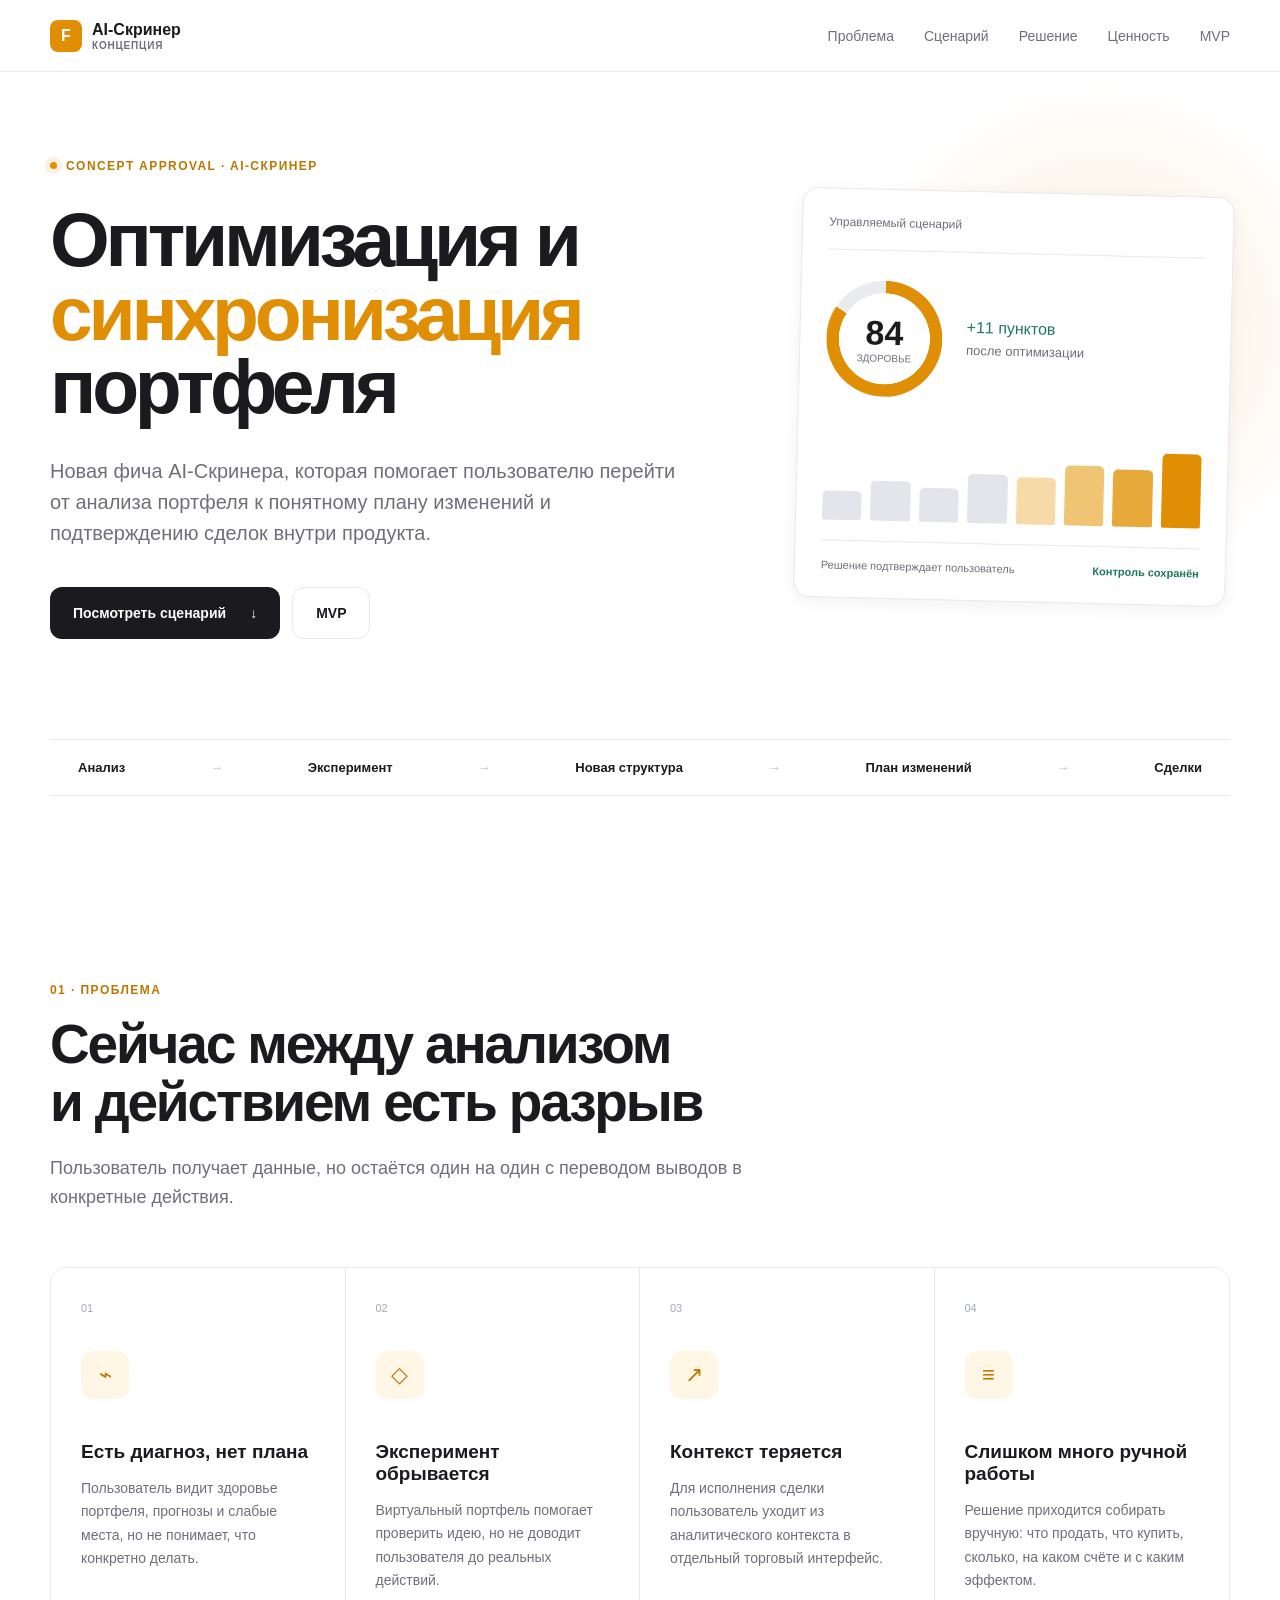
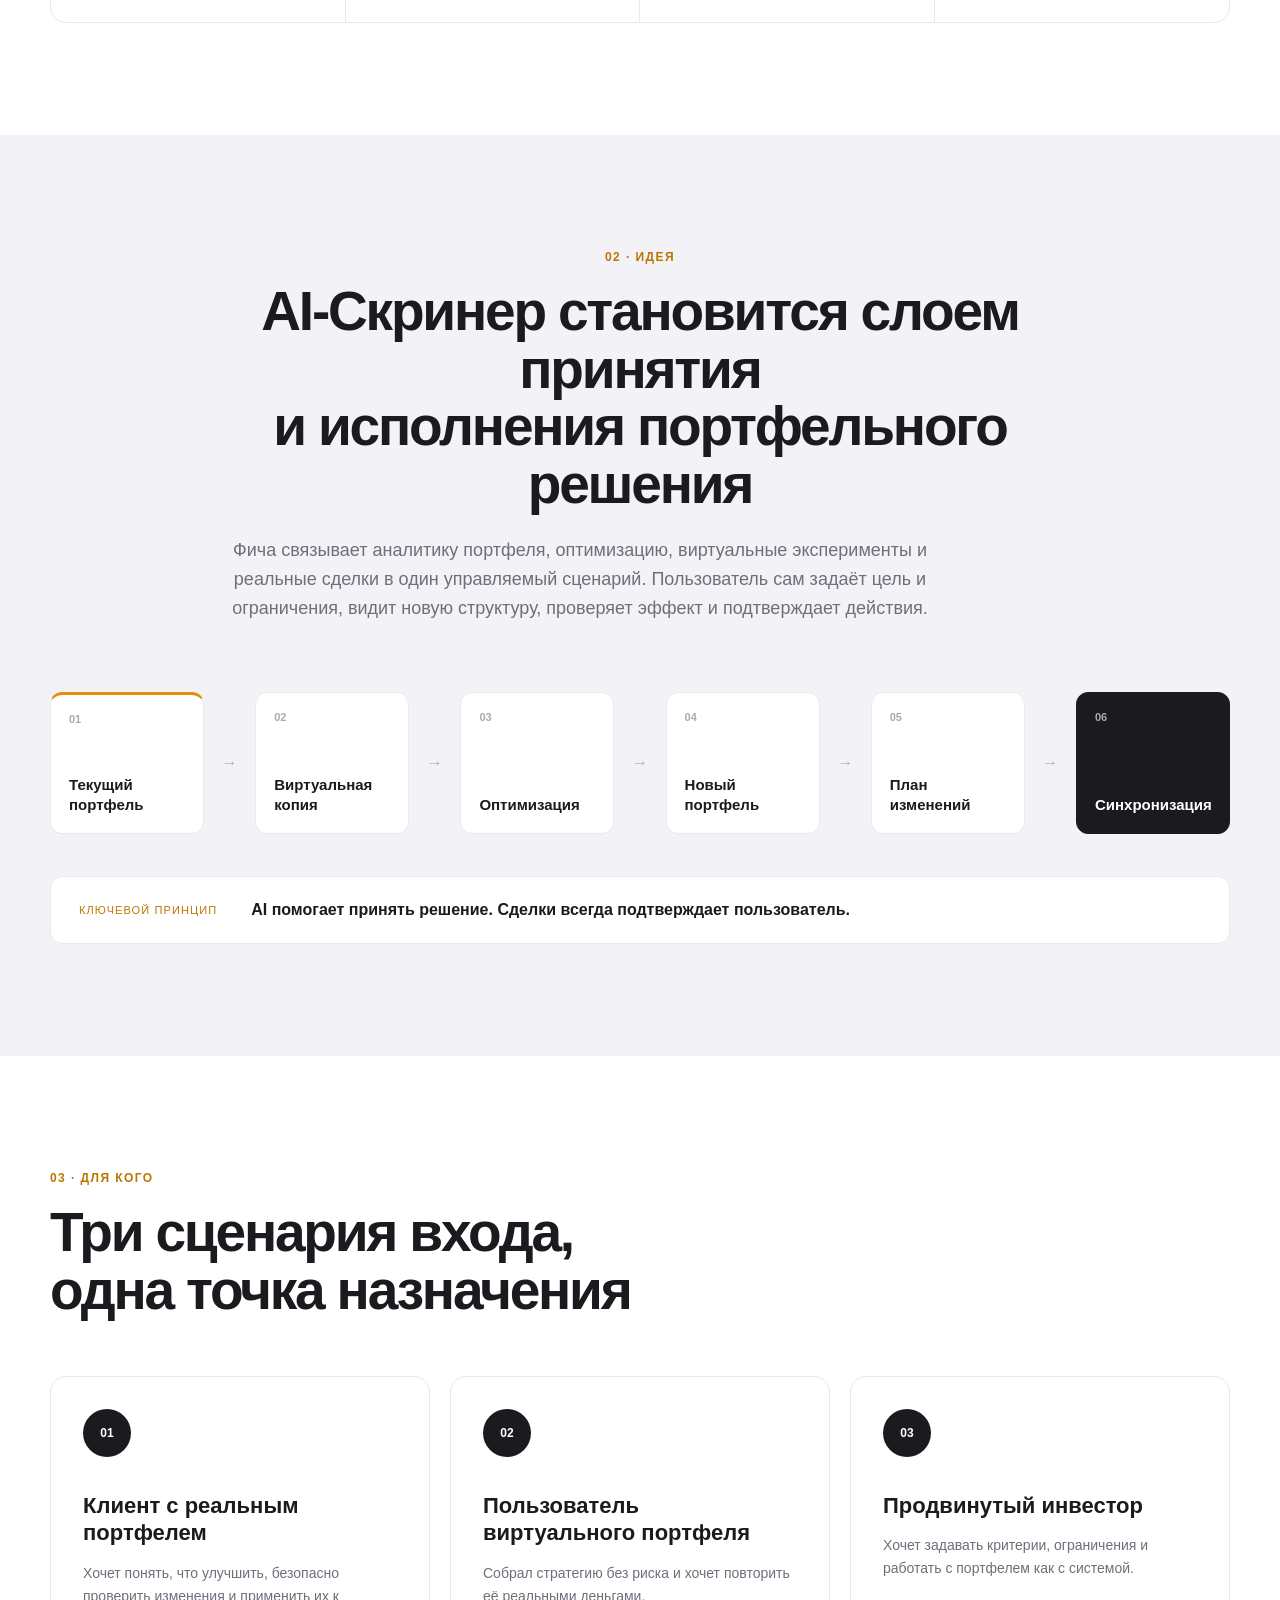
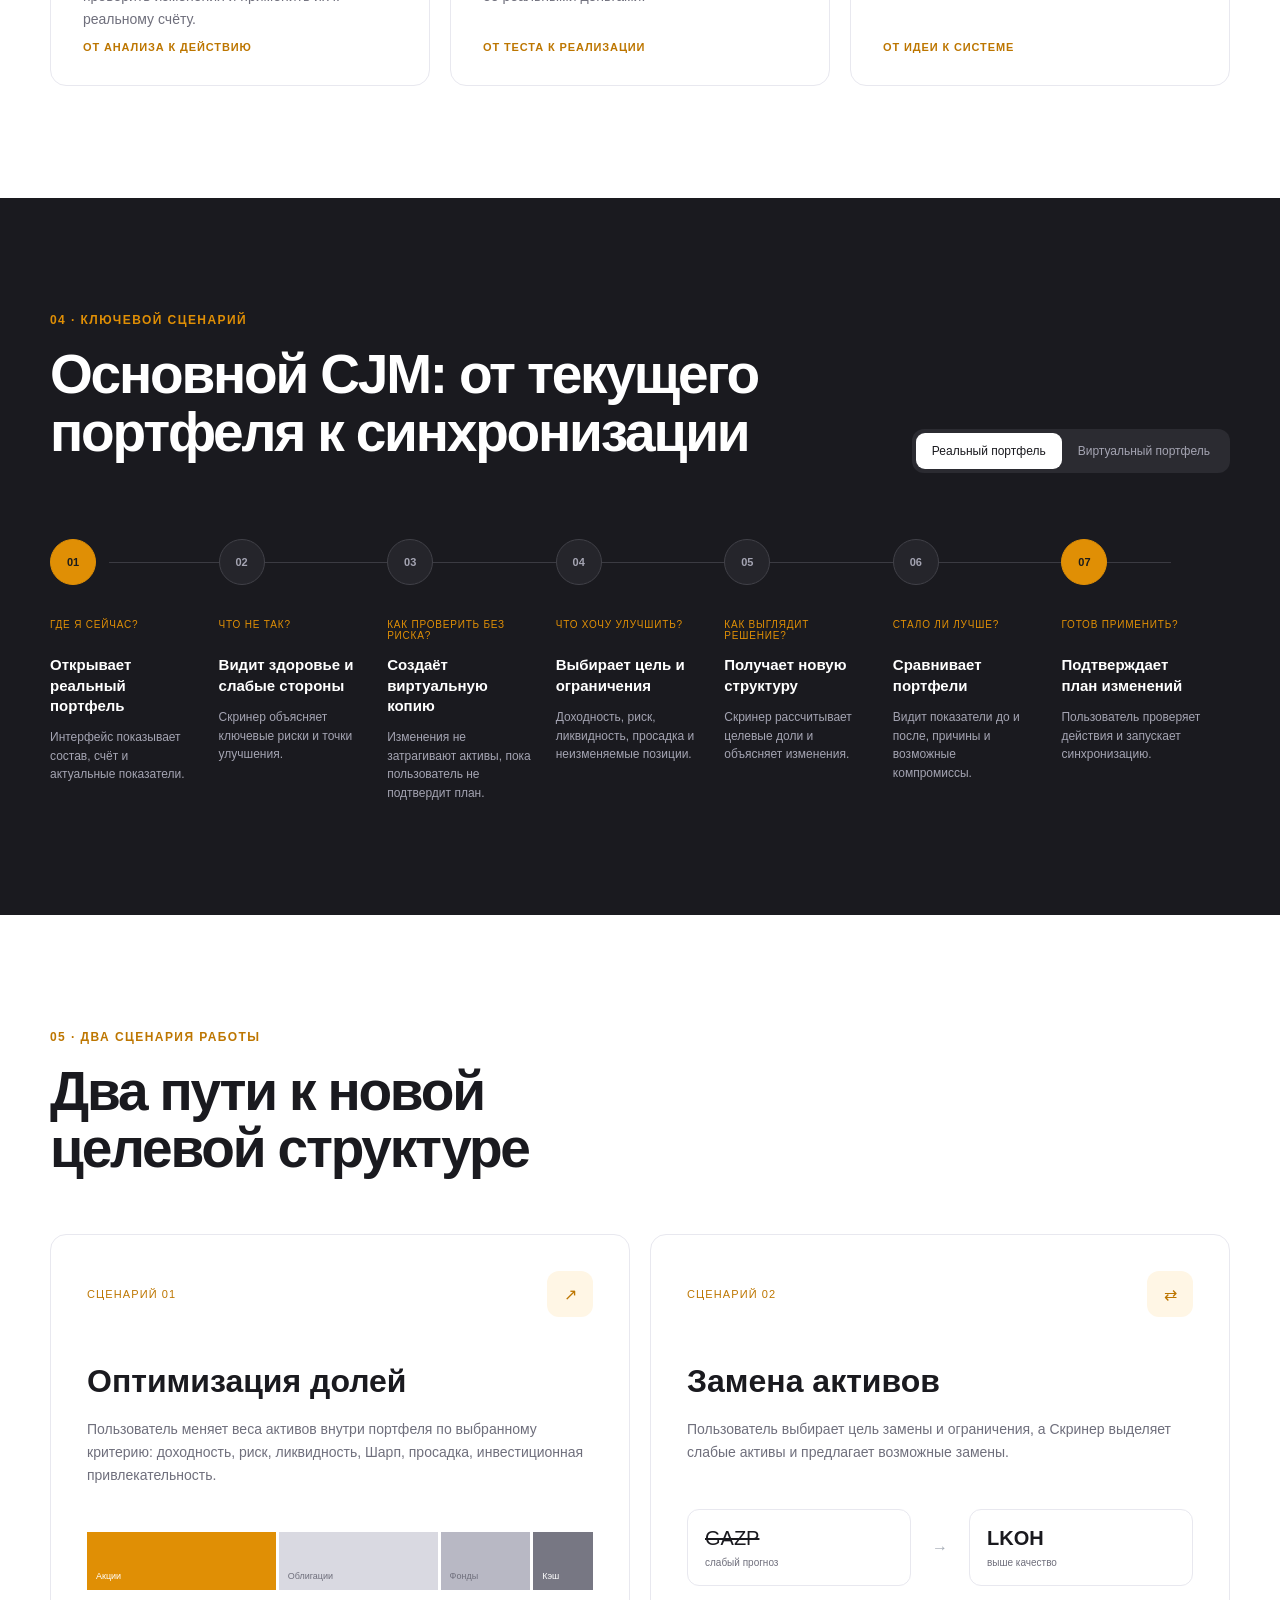
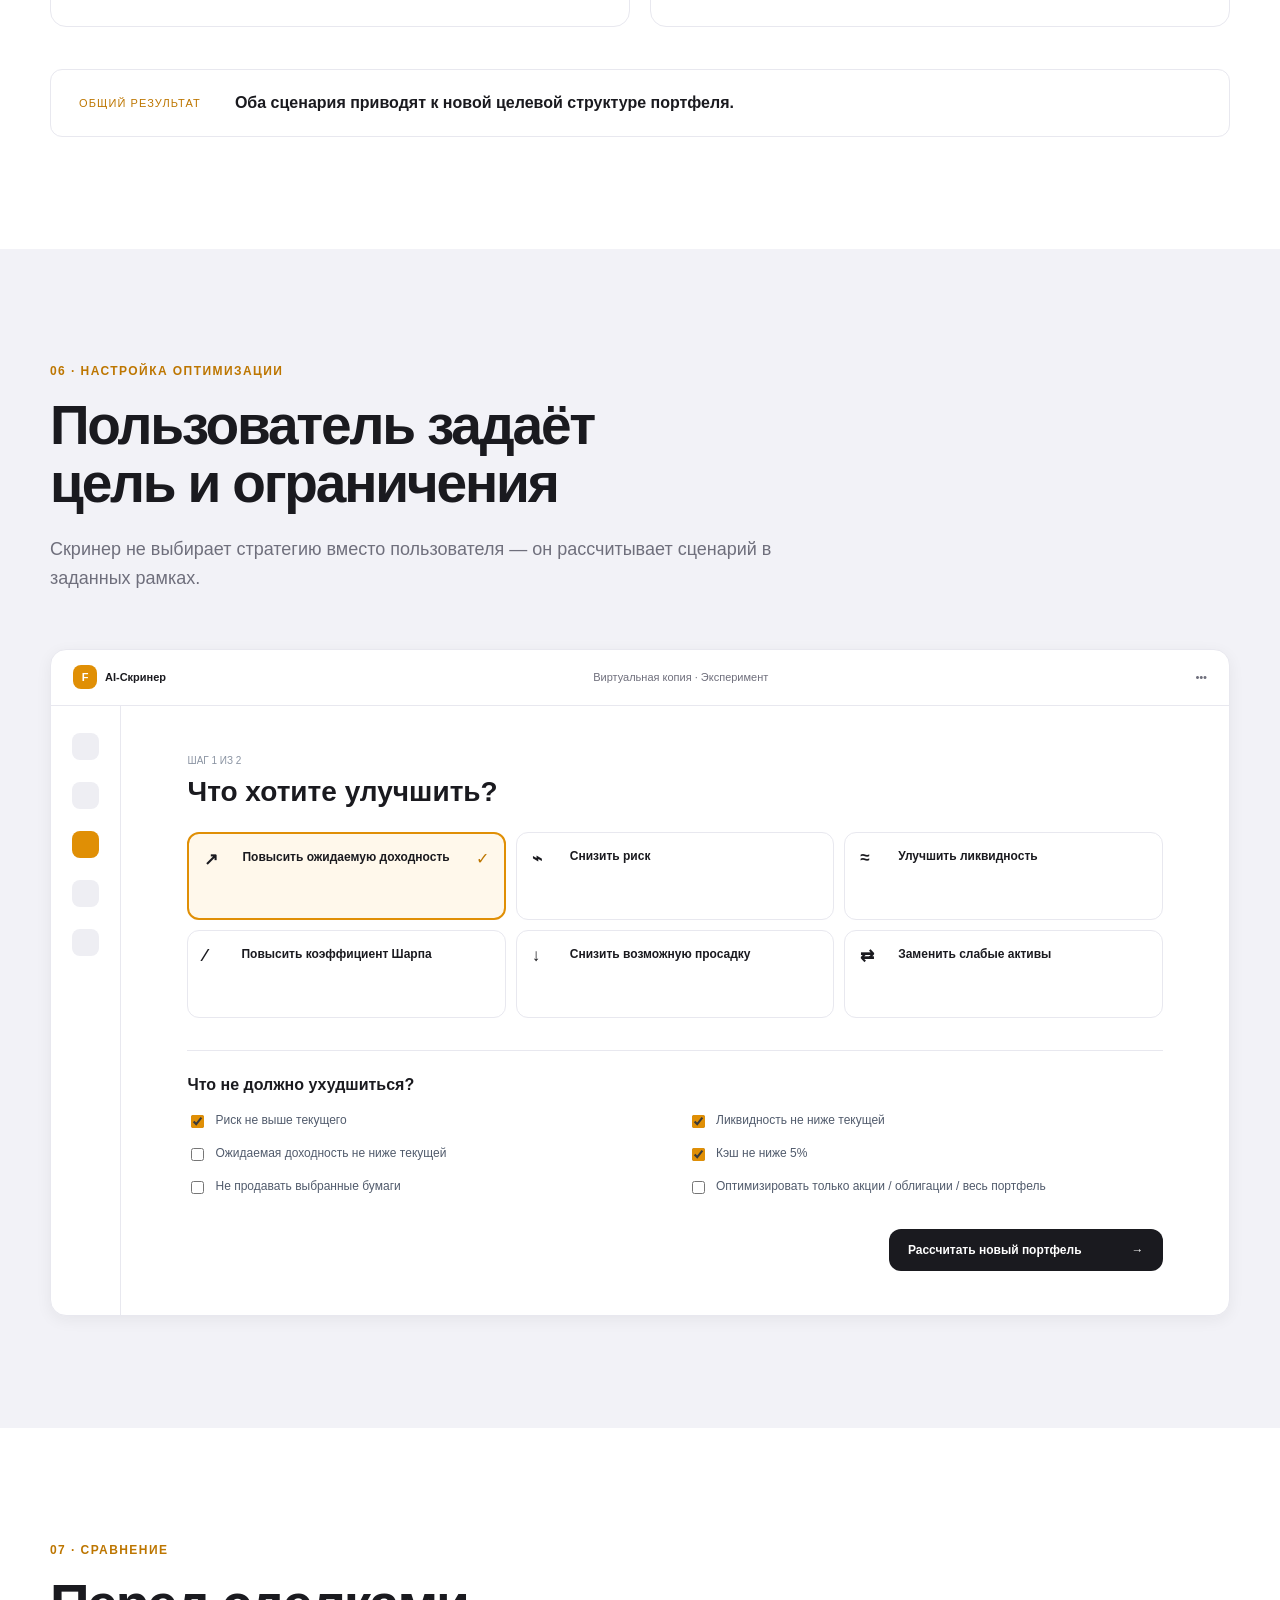
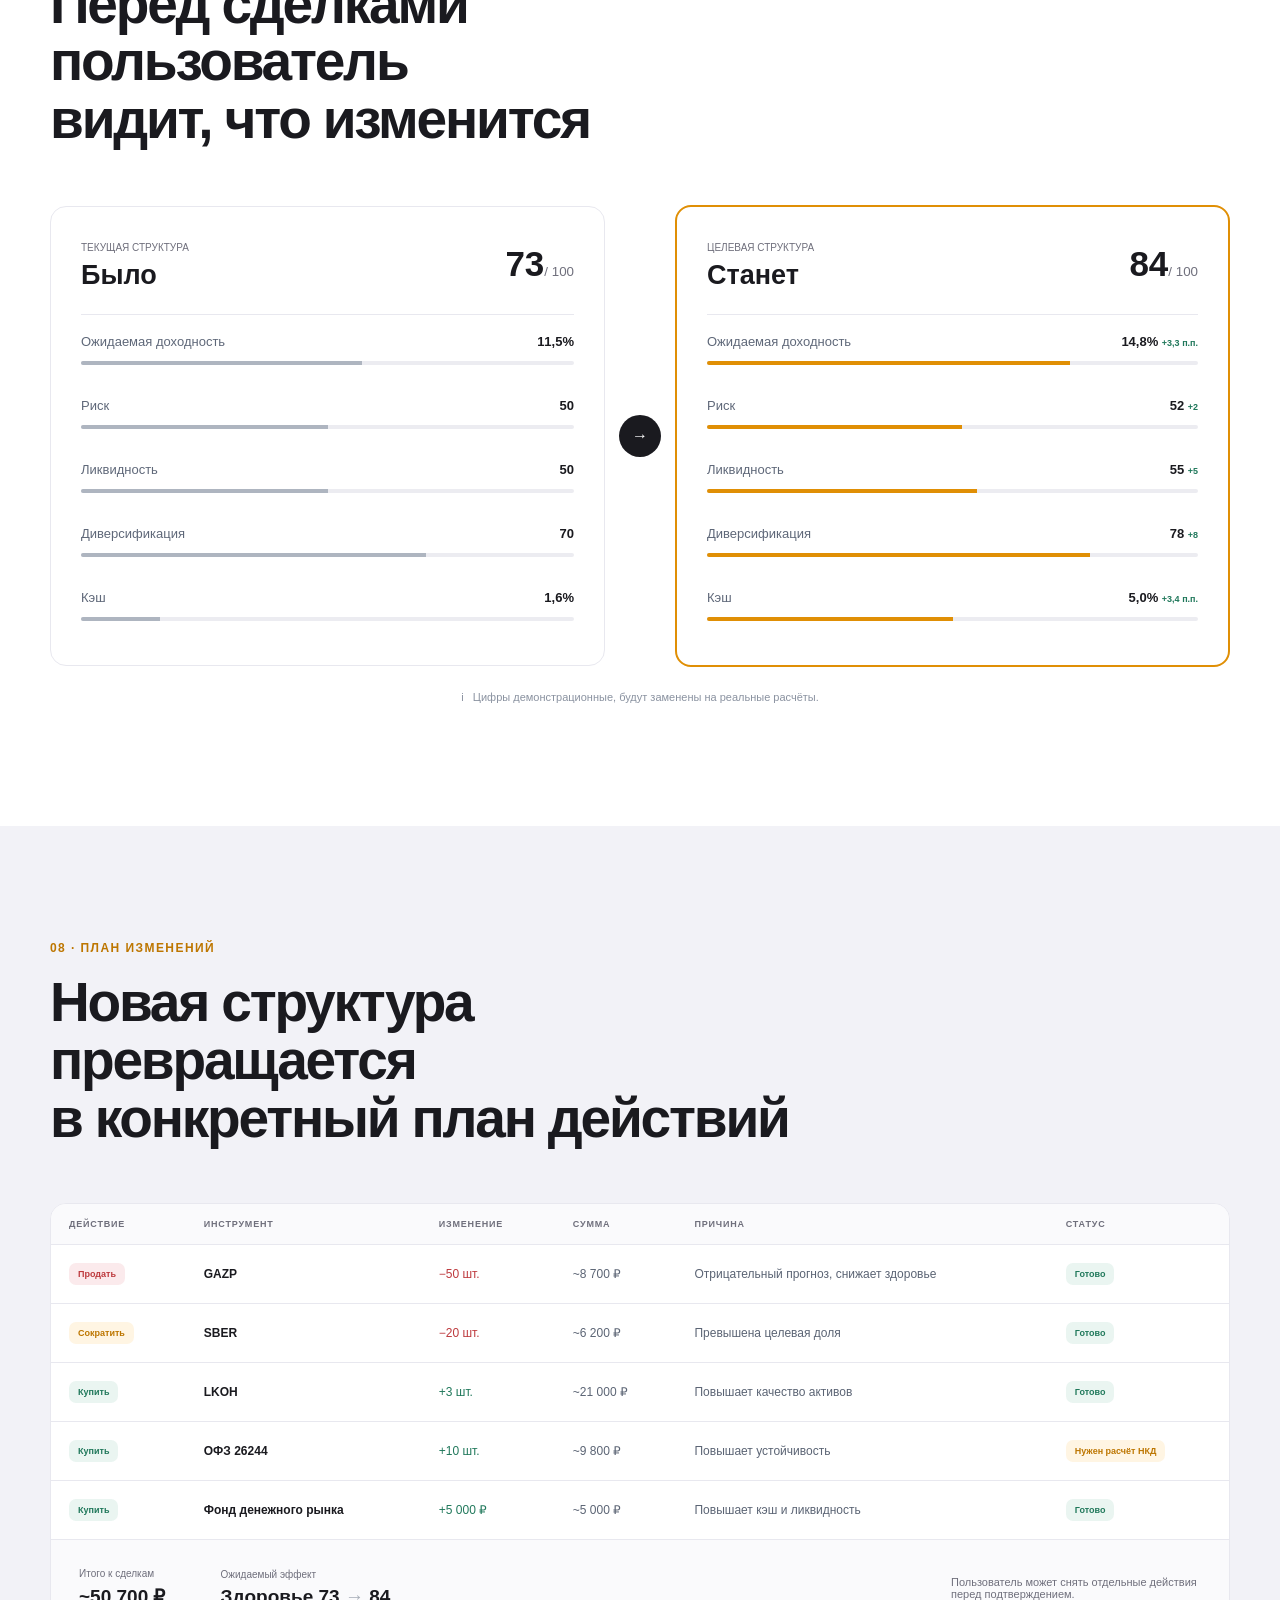
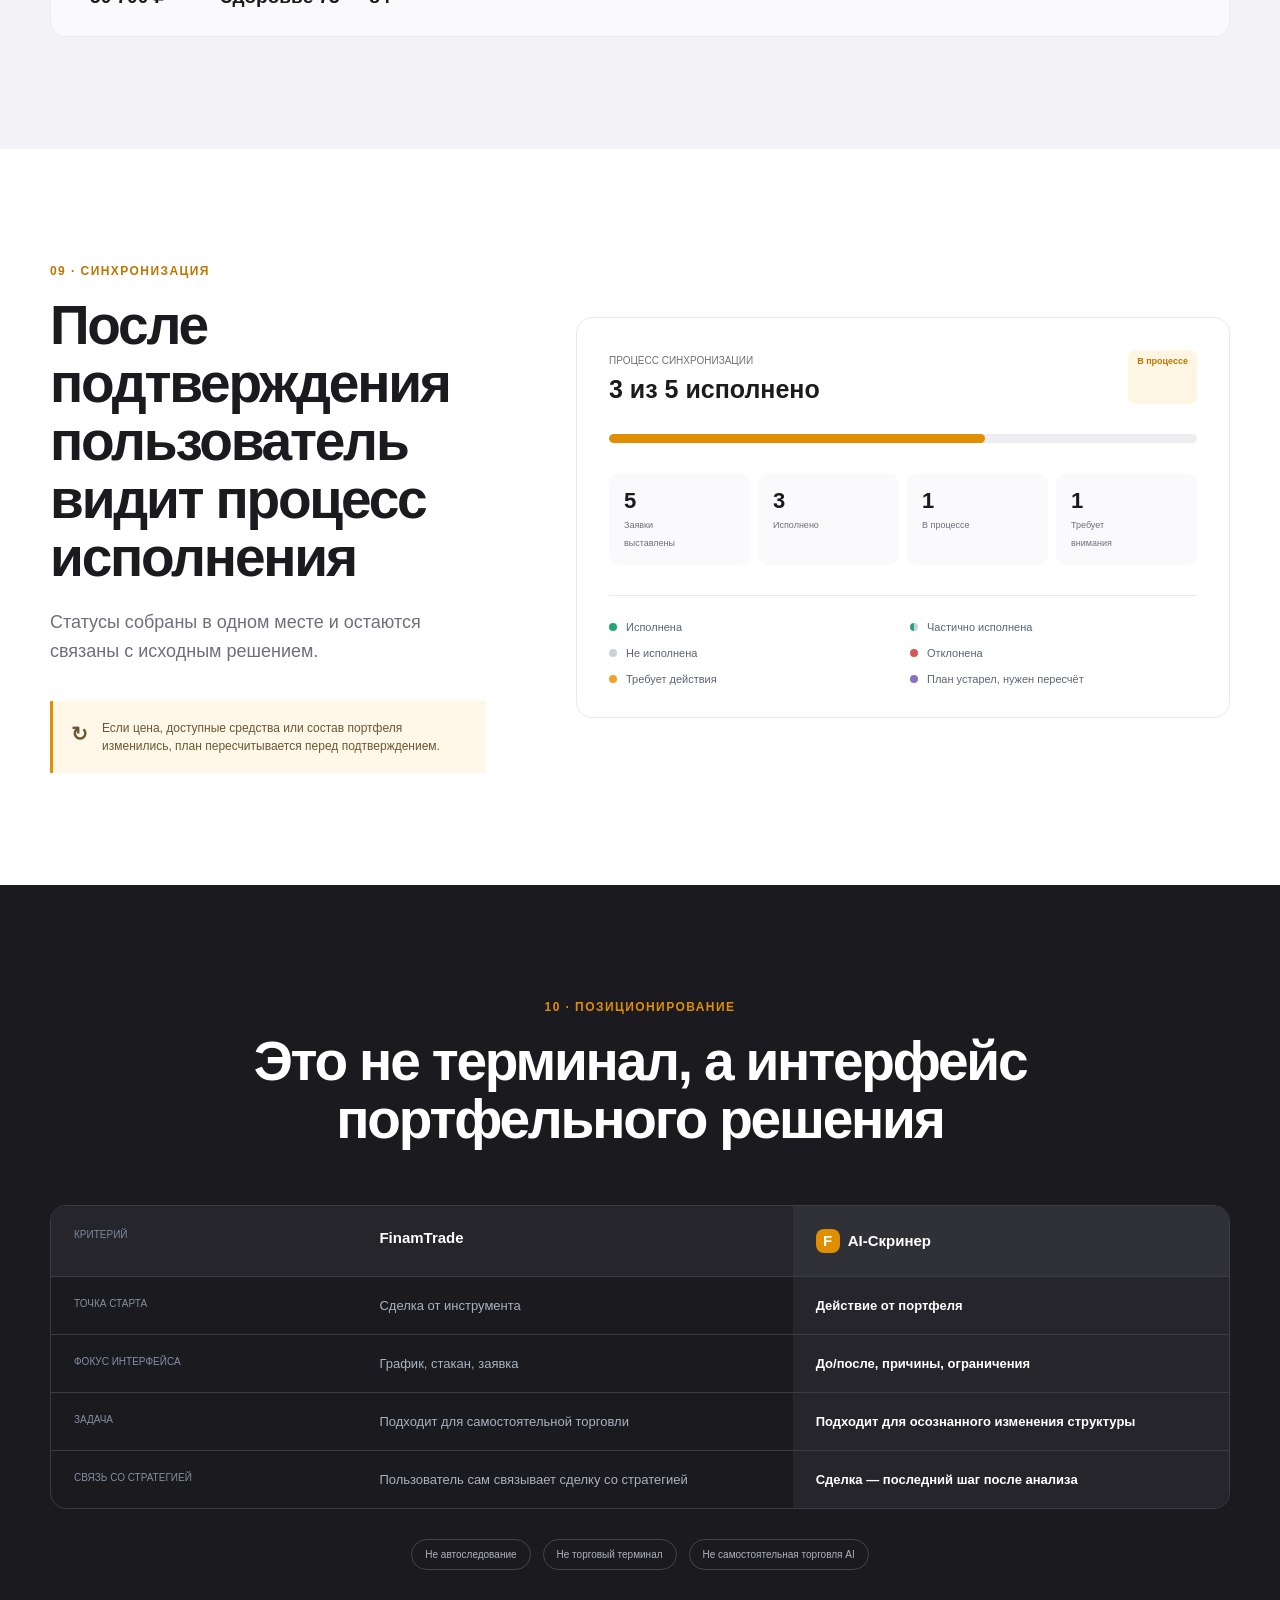
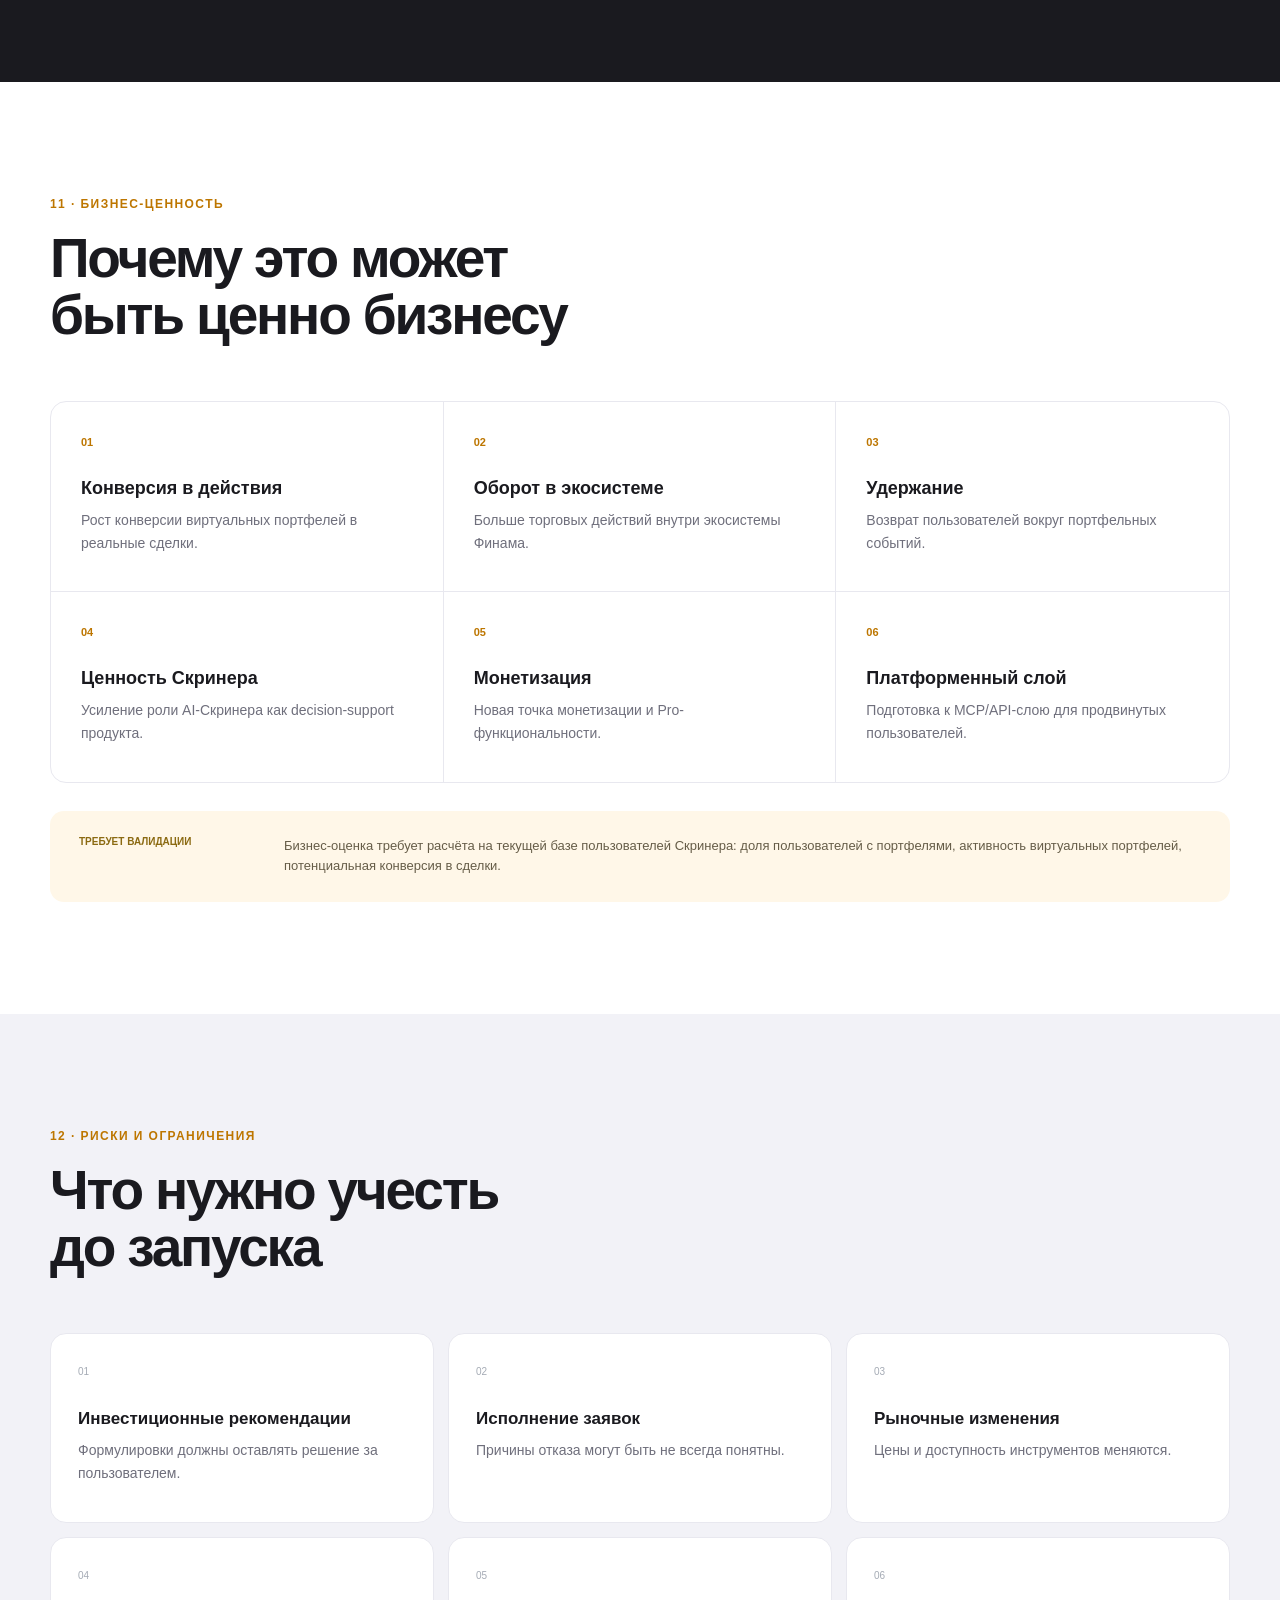
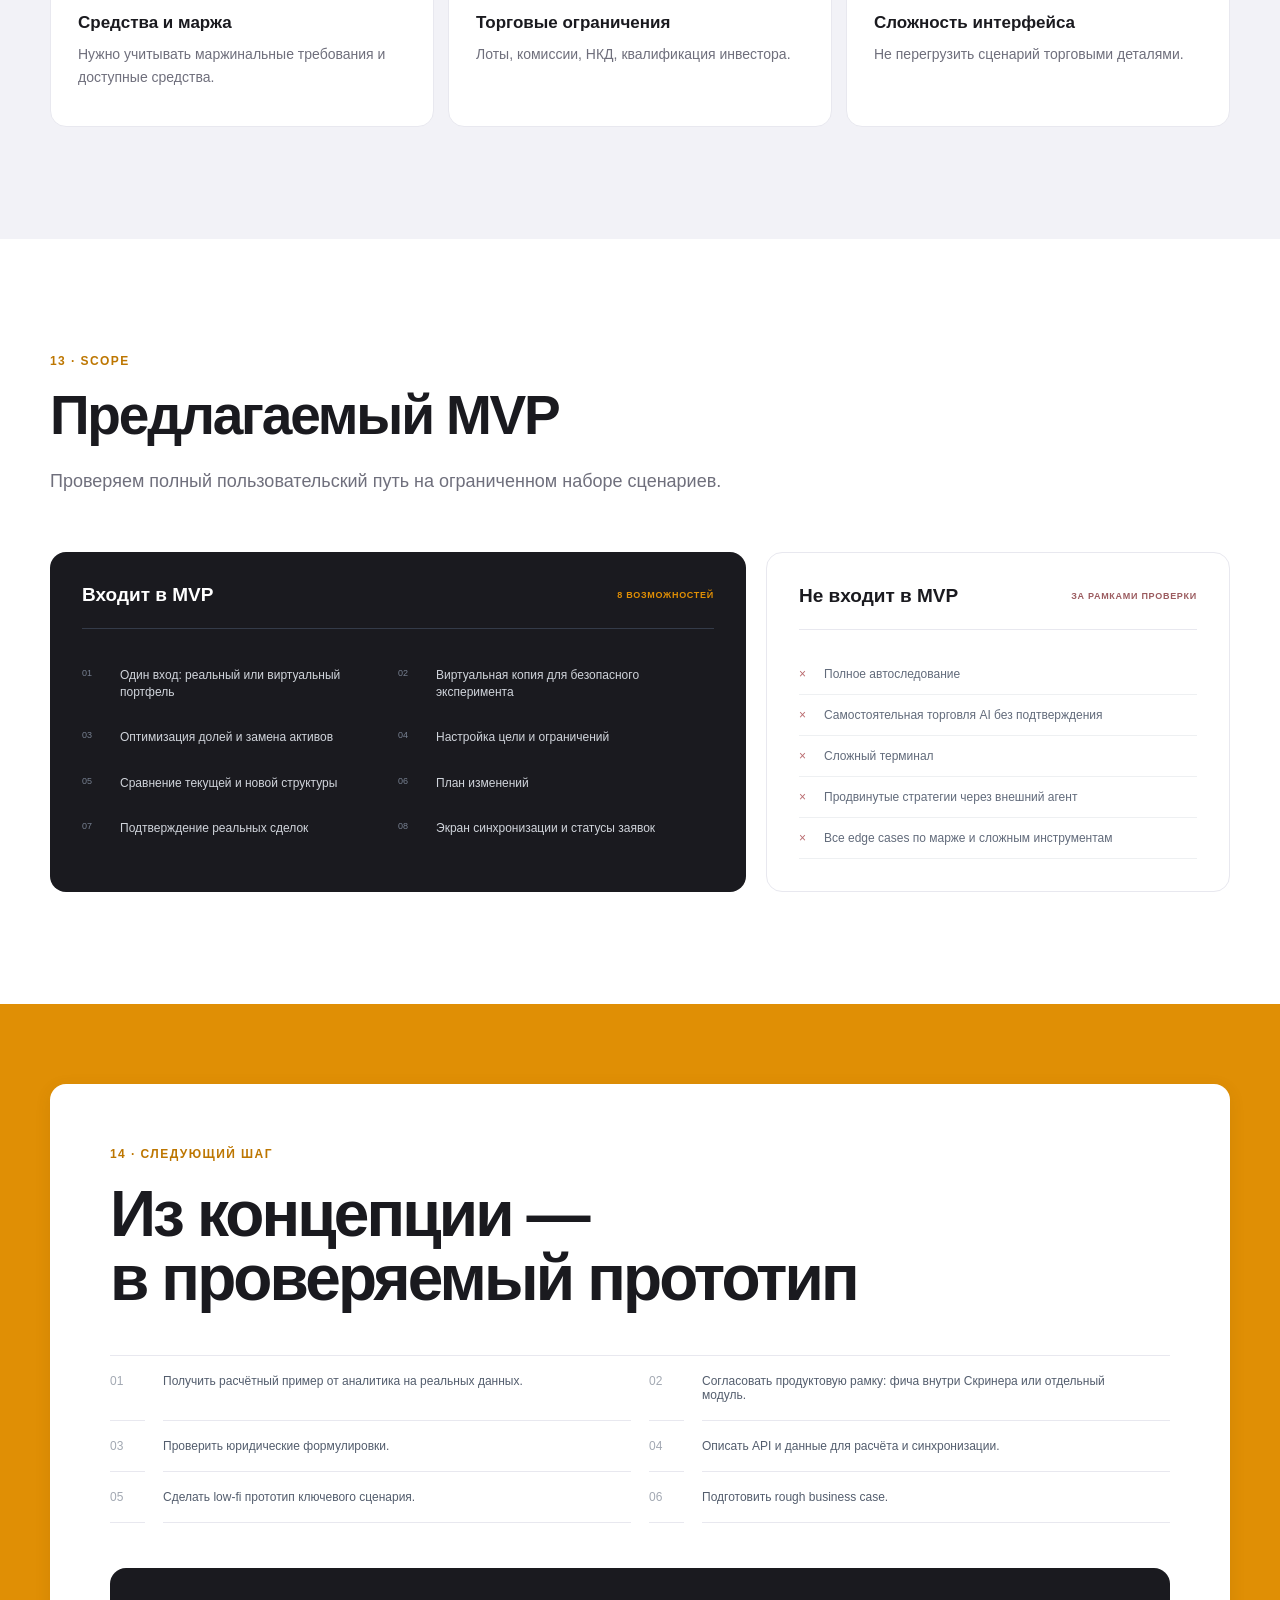
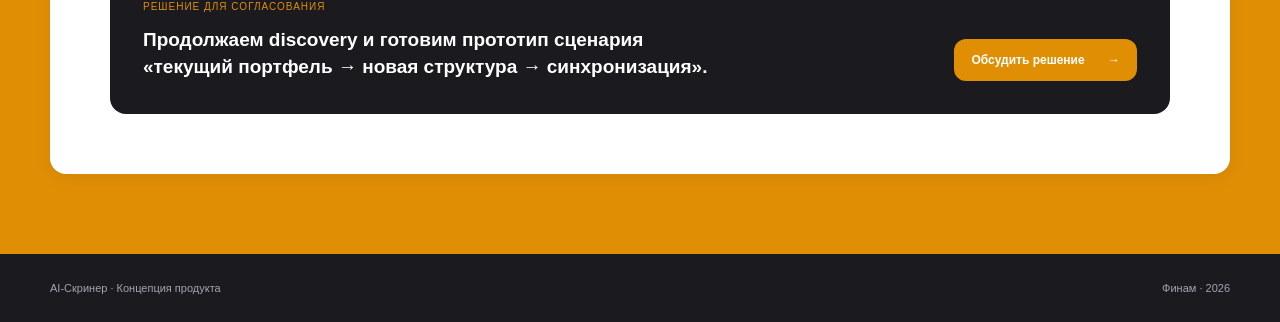
==== index.html @ 928afdc4 "Add files via upload" ====
<!doctype html>
<html lang="ru">
<head>
  <meta charset="UTF-8">
  <meta name="viewport" content="width=device-width, initial-scale=1.0">
  <meta name="description" content="Концепция новой фичи AI-Скринера: оптимизация и синхронизация портфеля.">
  <title>Оптимизация и синхронизация портфеля · AI-Скринер</title>
  <link rel="stylesheet" href="styles.css">
</head>
<body>
  <header class="topbar" data-topbar>
    <a class="brand" href="#hero" aria-label="В начало">
      <span class="brand-mark">F</span>
      <span>AI-Скринер <small>Концепция</small></span>
    </a>
    <nav class="nav" aria-label="Навигация по презентации">
      <a href="#problem">Проблема</a>
      <a href="#scenario">Сценарий</a>
      <a href="#solution">Решение</a>
      <a href="#value">Ценность</a>
      <a href="#mvp">MVP</a>
    </nav>
    <button class="nav-toggle" type="button" aria-label="Открыть меню" aria-expanded="false"><span></span><span></span></button>
  </header>

  <main>
    <section class="hero section" id="hero">
      <div class="hero-glow" aria-hidden="true"></div>
      <div class="container hero-grid">
        <div>
          <span class="eyebrow"><i></i> Concept approval · AI-Скринер</span>
          <h1>Оптимизация и<br><span>синхронизация</span> портфеля</h1>
          <p class="hero-copy">Новая фича AI-Скринера, которая помогает пользователю перейти от анализа портфеля к понятному плану изменений и подтверждению сделок внутри продукта.</p>
          <div class="hero-actions">
            <a class="button button-primary" href="#scenario">Посмотреть сценарий <span>↓</span></a>
            <a class="button button-secondary" href="#mvp">MVP</a>
          </div>
        </div>
        <div class="hero-visual card" aria-label="Схема перехода от анализа к сделкам">
          <div class="visual-label">Управляемый сценарий</div>
          <div class="portfolio-score">
            <div class="score-ring"><strong>84</strong><small>здоровье</small></div>
            <div><span class="positive">+11 пунктов</span><p>после оптимизации</p></div>
          </div>
          <div class="mini-chart" aria-hidden="true"><i></i><i></i><i></i><i></i><i></i><i></i><i></i><i></i></div>
          <div class="visual-foot"><span>Решение подтверждает пользователь</span><b>Контроль сохранён</b></div>
        </div>
      </div>
      <div class="container">
        <div class="formula"><span>Анализ</span><i>→</i><span>Эксперимент</span><i>→</i><span>Новая структура</span><i>→</i><span>План изменений</span><i>→</i><span>Сделки</span></div>
      </div>
    </section>

    <section class="section" id="problem">
      <div class="container">
        <header class="section-head"><span class="section-number">01 · Проблема</span><h2>Сейчас между анализом<br>и действием есть разрыв</h2><p>Пользователь получает данные, но остаётся один на один с переводом выводов в конкретные действия.</p></header>
        <div class="problem-grid">
          <article class="problem-card"><span>01</span><div class="icon icon-pulse">⌁</div><h3>Есть диагноз, нет плана</h3><p>Пользователь видит здоровье портфеля, прогнозы и слабые места, но не понимает, что конкретно делать.</p></article>
          <article class="problem-card"><span>02</span><div class="icon">◇</div><h3>Эксперимент обрывается</h3><p>Виртуальный портфель помогает проверить идею, но не доводит пользователя до реальных действий.</p></article>
          <article class="problem-card"><span>03</span><div class="icon">↗</div><h3>Контекст теряется</h3><p>Для исполнения сделки пользователь уходит из аналитического контекста в отдельный торговый интерфейс.</p></article>
          <article class="problem-card"><span>04</span><div class="icon">≡</div><h3>Слишком много ручной работы</h3><p>Решение приходится собирать вручную: что продать, что купить, сколько, на каком счёте и с каким эффектом.</p></article>
        </div>
      </div>
    </section>

    <section class="section section-tint" id="idea">
      <div class="container">
        <header class="section-head centered"><span class="section-number">02 · Идея</span><h2>AI-Скринер становится слоем принятия<br>и исполнения портфельного решения</h2><p>Фича связывает аналитику портфеля, оптимизацию, виртуальные эксперименты и реальные сделки в один управляемый сценарий. Пользователь сам задаёт цель и ограничения, видит новую структуру, проверяет эффект и подтверждает действия.</p></header>
        <div class="flow" aria-label="Сценарий новой фичи">
          <div class="flow-step active"><b>01</b><span>Текущий<br>портфель</span></div><i>→</i>
          <div class="flow-step"><b>02</b><span>Виртуальная<br>копия</span></div><i>→</i>
          <div class="flow-step"><b>03</b><span>Оптимизация</span></div><i>→</i>
          <div class="flow-step"><b>04</b><span>Новый<br>портфель</span></div><i>→</i>
          <div class="flow-step"><b>05</b><span>План<br>изменений</span></div><i>→</i>
          <div class="flow-step final"><b>06</b><span>Синхронизация</span></div>
        </div>
        <div class="principle"><span>Ключевой принцип</span><strong>AI помогает принять решение. Сделки всегда подтверждает пользователь.</strong></div>
      </div>
    </section>

    <section class="section" id="audience">
      <div class="container">
        <header class="section-head"><span class="section-number">03 · Для кого</span><h2>Три сценария входа,<br>одна точка назначения</h2></header>
        <div class="three-grid">
          <article class="audience-card"><div class="avatar">01</div><h3>Клиент с реальным портфелем</h3><p>Хочет понять, что улучшить, безопасно проверить изменения и применить их к реальному счёту.</p><span class="tag">От анализа к действию</span></article>
          <article class="audience-card"><div class="avatar">02</div><h3>Пользователь виртуального портфеля</h3><p>Собрал стратегию без риска и хочет повторить её реальными деньгами.</p><span class="tag">От теста к реализации</span></article>
          <article class="audience-card"><div class="avatar">03</div><h3>Продвинутый инвестор</h3><p>Хочет задавать критерии, ограничения и работать с портфелем как с системой.</p><span class="tag">От идеи к системе</span></article>
        </div>
      </div>
    </section>

    <section class="section dark-section" id="scenario">
      <div class="container">
        <header class="section-head section-head-row"><div><span class="section-number">04 · Ключевой сценарий</span><h2>Основной CJM: от текущего<br>портфеля к синхронизации</h2></div><div class="segmented" role="group" aria-label="Тип портфеля"><button class="active" data-mode="real">Реальный портфель</button><button data-mode="virtual">Виртуальный портфель</button></div></header>
        <div class="timeline" data-timeline>
          <article><b>01</b><div><span class="question">Где я сейчас?</span><h3 data-real="Открывает реальный портфель" data-virtual="Открывает виртуальный портфель">Открывает реальный портфель</h3><p data-real="Интерфейс показывает состав, счёт и актуальные показатели." data-virtual="Интерфейс показывает собранную стратегию и её показатели.">Интерфейс показывает состав, счёт и актуальные показатели.</p></div></article>
          <article><b>02</b><div><span class="question">Что не так?</span><h3>Видит здоровье и слабые стороны</h3><p>Скринер объясняет ключевые риски и точки улучшения.</p></div></article>
          <article><b>03</b><div><span class="question" data-real="Как проверить без риска?" data-virtual="Как подготовить к реализации?">Как проверить без риска?</span><h3 data-real="Создаёт виртуальную копию" data-virtual="Создаёт рабочую копию">Создаёт виртуальную копию</h3><p>Изменения не затрагивают активы, пока пользователь не подтвердит план.</p></div></article>
          <article><b>04</b><div><span class="question">Что хочу улучшить?</span><h3>Выбирает цель и ограничения</h3><p>Доходность, риск, ликвидность, просадка и неизменяемые позиции.</p></div></article>
          <article><b>05</b><div><span class="question">Как выглядит решение?</span><h3>Получает новую структуру</h3><p>Скринер рассчитывает целевые доли и объясняет изменения.</p></div></article>
          <article><b>06</b><div><span class="question">Стало ли лучше?</span><h3>Сравнивает портфели</h3><p>Видит показатели до и после, причины и возможные компромиссы.</p></div></article>
          <article><b>07</b><div><span class="question">Готов применить?</span><h3>Подтверждает план изменений</h3><p>Пользователь проверяет действия и запускает синхронизацию.</p></div></article>
        </div>
      </div>
    </section>

    <section class="section" id="solution">
      <div class="container">
        <header class="section-head"><span class="section-number">05 · Два сценария работы</span><h2>Два пути к новой<br>целевой структуре</h2></header>
        <div class="scenario-grid">
          <article class="scenario-card"><div class="scenario-top"><span>Сценарий 01</span><i>↗</i></div><h3>Оптимизация долей</h3><p>Пользователь меняет веса активов внутри портфеля по выбранному критерию: доходность, риск, ликвидность, Шарп, просадка, инвестиционная привлекательность.</p><div class="allocation"><span style="--w:38%">Акции</span><span style="--w:32%">Облигации</span><span style="--w:18%">Фонды</span><span style="--w:12%">Кэш</span></div></article>
          <article class="scenario-card"><div class="scenario-top"><span>Сценарий 02</span><i>⇄</i></div><h3>Замена активов</h3><p>Пользователь выбирает цель замены и ограничения, а Скринер выделяет слабые активы и предлагает возможные замены.</p><div class="swap"><div><s>GAZP</s><small>слабый прогноз</small></div><i>→</i><div><b>LKOH</b><small>выше качество</small></div></div></article>
        </div>
        <div class="shared-result"><span>Общий результат</span><strong>Оба сценария приводят к новой целевой структуре портфеля.</strong></div>
      </div>
    </section>

    <section class="section section-tint" id="settings">
      <div class="container">
        <header class="section-head"><span class="section-number">06 · Настройка оптимизации</span><h2>Пользователь задаёт<br>цель и ограничения</h2><p>Скринер не выбирает стратегию вместо пользователя — он рассчитывает сценарий в заданных рамках.</p></header>
        <div class="mockup">
          <div class="mockup-bar"><div class="mock-brand"><span>F</span> AI-Скринер</div><span>Виртуальная копия · Эксперимент</span><i>•••</i></div>
          <div class="mockup-body">
            <div class="mock-sidebar"><i></i><i></i><i class="active"></i><i></i><i></i></div>
            <div class="mock-content">
              <span class="mock-step">Шаг 1 из 2</span><h3>Что хотите улучшить?</h3><div class="goal-grid">
                <button class="selected"><b>↗</b><span>Повысить ожидаемую доходность</span><i>✓</i></button><button><b>⌁</b><span>Снизить риск</span></button><button><b>≈</b><span>Улучшить ликвидность</span></button><button><b>∕</b><span>Повысить коэффициент Шарпа</span></button><button><b>↓</b><span>Снизить возможную просадку</span></button><button><b>⇄</b><span>Заменить слабые активы</span></button>
              </div>
              <div class="constraints"><h4>Что не должно ухудшиться?</h4><div class="check-grid"><label><input type="checkbox" checked> <span>Риск не выше текущего</span></label><label><input type="checkbox" checked> <span>Ликвидность не ниже текущей</span></label><label><input type="checkbox"> <span>Ожидаемая доходность не ниже текущей</span></label><label><input type="checkbox" checked> <span>Кэш не ниже 5%</span></label><label><input type="checkbox"> <span>Не продавать выбранные бумаги</span></label><label><input type="checkbox"> <span>Оптимизировать только акции / облигации / весь портфель</span></label></div></div>
              <button class="calculate">Рассчитать новый портфель <span>→</span></button>
            </div>
          </div>
        </div>
      </div>
    </section>

    <section class="section" id="comparison">
      <div class="container">
        <header class="section-head"><span class="section-number">07 · Сравнение</span><h2>Перед сделками пользователь<br>видит, что изменится</h2></header>
        <div class="compare-wrap">
          <article class="metrics before"><header><div><span>Текущая структура</span><h3>Было</h3></div><div class="health"><b>73</b><small>/ 100</small></div></header><div class="metric-list">
            <div><span>Ожидаемая доходность</span><b>11,5%</b><i style="--value:57%"></i></div><div><span>Риск</span><b>50</b><i style="--value:50%"></i></div><div><span>Ликвидность</span><b>50</b><i style="--value:50%"></i></div><div><span>Диверсификация</span><b>70</b><i style="--value:70%"></i></div><div><span>Кэш</span><b>1,6%</b><i style="--value:16%"></i></div>
          </div></article>
          <div class="compare-arrow">→</div>
          <article class="metrics after"><header><div><span>Целевая структура</span><h3>Станет</h3></div><div class="health"><b>84</b><small>/ 100</small></div></header><div class="metric-list">
            <div><span>Ожидаемая доходность</span><b>14,8% <em>+3,3 п.п.</em></b><i style="--value:74%"></i></div><div><span>Риск</span><b>52 <em>+2</em></b><i style="--value:52%"></i></div><div><span>Ликвидность</span><b>55 <em>+5</em></b><i style="--value:55%"></i></div><div><span>Диверсификация</span><b>78 <em>+8</em></b><i style="--value:78%"></i></div><div><span>Кэш</span><b>5,0% <em>+3,4 п.п.</em></b><i style="--value:50%"></i></div>
          </div></article>
        </div>
        <p class="demo-note">i&nbsp;&nbsp; Цифры демонстрационные, будут заменены на реальные расчёты.</p>
      </div>
    </section>

    <section class="section section-tint" id="plan">
      <div class="container">
        <header class="section-head"><span class="section-number">08 · План изменений</span><h2>Новая структура превращается<br>в конкретный план действий</h2></header>
        <div class="table-card"><div class="table-scroll"><table><thead><tr><th>Действие</th><th>Инструмент</th><th>Изменение</th><th>Сумма</th><th>Причина</th><th>Статус</th></tr></thead><tbody>
          <tr><td><span class="action sell">Продать</span></td><td><b>GAZP</b></td><td class="negative">−50 шт.</td><td>~8 700 ₽</td><td>Отрицательный прогноз, снижает здоровье</td><td><span class="status ready">Готово</span></td></tr>
          <tr><td><span class="action reduce">Сократить</span></td><td><b>SBER</b></td><td class="negative">−20 шт.</td><td>~6 200 ₽</td><td>Превышена целевая доля</td><td><span class="status ready">Готово</span></td></tr>
          <tr><td><span class="action buy">Купить</span></td><td><b>LKOH</b></td><td class="positive">+3 шт.</td><td>~21 000 ₽</td><td>Повышает качество активов</td><td><span class="status ready">Готово</span></td></tr>
          <tr><td><span class="action buy">Купить</span></td><td><b>ОФЗ 26244</b></td><td class="positive">+10 шт.</td><td>~9 800 ₽</td><td>Повышает устойчивость</td><td><span class="status attention">Нужен расчёт НКД</span></td></tr>
          <tr><td><span class="action buy">Купить</span></td><td><b>Фонд денежного рынка</b></td><td class="positive">+5 000 ₽</td><td>~5 000 ₽</td><td>Повышает кэш и ликвидность</td><td><span class="status ready">Готово</span></td></tr>
        </tbody></table></div><footer><div><span>Итого к сделкам</span><strong>~50 700 ₽</strong></div><div><span>Ожидаемый эффект</span><strong>Здоровье 73 <i>→</i> 84</strong></div><p>Пользователь может снять отдельные действия перед подтверждением.</p></footer></div>
      </div>
    </section>

    <section class="section" id="sync">
      <div class="container sync-grid">
        <header class="section-head"><span class="section-number">09 · Синхронизация</span><h2>После подтверждения пользователь видит процесс исполнения</h2><p>Статусы собраны в одном месте и остаются связаны с исходным решением.</p><div class="recalc-note"><b>↻</b><span>Если цена, доступные средства или состав портфеля изменились, план пересчитывается перед подтверждением.</span></div></header>
        <div class="sync-card"><header><div><span>Процесс синхронизации</span><h3>3 из 5 исполнено</h3></div><span class="status progress">В процессе</span></header><div class="progress-bar"><i></i></div><div class="sync-stats"><div><b>5</b><span>Заявки<br>выставлены</span></div><div><b>3</b><span>Исполнено</span></div><div><b>1</b><span>В процессе</span></div><div><b>1</b><span>Требует<br>внимания</span></div></div><div class="status-list"><span><i class="dot green"></i>Исполнена</span><span><i class="dot half"></i>Частично исполнена</span><span><i class="dot gray"></i>Не исполнена</span><span><i class="dot red"></i>Отклонена</span><span><i class="dot orange"></i>Требует действия</span><span><i class="dot purple"></i>План устарел, нужен пересчёт</span></div></div>
      </div>
    </section>

    <section class="section dark-section" id="difference">
      <div class="container">
        <header class="section-head centered"><span class="section-number">10 · Позиционирование</span><h2>Это не терминал, а интерфейс<br>портфельного решения</h2></header>
        <div class="versus"><div class="versus-head"><span>Критерий</span><strong>FinamTrade</strong><strong class="ai-label"><i>F</i> AI-Скринер</strong></div><div class="versus-row"><span>Точка старта</span><p>Сделка от инструмента</p><p>Действие от портфеля</p></div><div class="versus-row"><span>Фокус интерфейса</span><p>График, стакан, заявка</p><p>До/после, причины, ограничения</p></div><div class="versus-row"><span>Задача</span><p>Подходит для самостоятельной торговли</p><p>Подходит для осознанного изменения структуры</p></div><div class="versus-row"><span>Связь со стратегией</span><p>Пользователь сам связывает сделку со стратегией</p><p>Сделка — последний шаг после анализа</p></div></div>
        <div class="not-auto"><span>Не автоследование</span><span>Не торговый терминал</span><span>Не самостоятельная торговля AI</span></div>
      </div>
    </section>

    <section class="section" id="value">
      <div class="container">
        <header class="section-head"><span class="section-number">11 · Бизнес-ценность</span><h2>Почему это может<br>быть ценно бизнесу</h2></header>
        <div class="value-grid">
          <article><b>01</b><h3>Конверсия в действия</h3><p>Рост конверсии виртуальных портфелей в реальные сделки.</p></article><article><b>02</b><h3>Оборот в экосистеме</h3><p>Больше торговых действий внутри экосистемы Финама.</p></article><article><b>03</b><h3>Удержание</h3><p>Возврат пользователей вокруг портфельных событий.</p></article><article><b>04</b><h3>Ценность Скринера</h3><p>Усиление роли AI-Скринера как decision-support продукта.</p></article><article><b>05</b><h3>Монетизация</h3><p>Новая точка монетизации и Pro-функциональности.</p></article><article><b>06</b><h3>Платформенный слой</h3><p>Подготовка к MCP/API-слою для продвинутых пользователей.</p></article>
        </div>
        <div class="business-note"><span>Требует валидации</span><p>Бизнес-оценка требует расчёта на текущей базе пользователей Скринера: доля пользователей с портфелями, активность виртуальных портфелей, потенциальная конверсия в сделки.</p></div>
      </div>
    </section>

    <section class="section section-tint" id="risks">
      <div class="container">
        <header class="section-head"><span class="section-number">12 · Риски и ограничения</span><h2>Что нужно учесть<br>до запуска</h2></header>
        <div class="risk-grid">
          <article><span>01</span><h3>Инвестиционные рекомендации</h3><p>Формулировки должны оставлять решение за пользователем.</p></article><article><span>02</span><h3>Исполнение заявок</h3><p>Причины отказа могут быть не всегда понятны.</p></article><article><span>03</span><h3>Рыночные изменения</h3><p>Цены и доступность инструментов меняются.</p></article><article><span>04</span><h3>Средства и маржа</h3><p>Нужно учитывать маржинальные требования и доступные средства.</p></article><article><span>05</span><h3>Торговые ограничения</h3><p>Лоты, комиссии, НКД, квалификация инвестора.</p></article><article><span>06</span><h3>Сложность интерфейса</h3><p>Не перегрузить сценарий торговыми деталями.</p></article>
        </div>
      </div>
    </section>

    <section class="section" id="mvp">
      <div class="container">
        <header class="section-head"><span class="section-number">13 · Scope</span><h2>Предлагаемый MVP</h2><p>Проверяем полный пользовательский путь на ограниченном наборе сценариев.</p></header>
        <div class="scope-grid"><div class="in-scope"><header><span>Входит в MVP</span><b>8 возможностей</b></header><ol><li>Один вход: реальный или виртуальный портфель</li><li>Виртуальная копия для безопасного эксперимента</li><li>Оптимизация долей и замена активов</li><li>Настройка цели и ограничений</li><li>Сравнение текущей и новой структуры</li><li>План изменений</li><li>Подтверждение реальных сделок</li><li>Экран синхронизации и статусы заявок</li></ol></div><div class="out-scope"><header><span>Не входит в MVP</span><b>За рамками проверки</b></header><ul><li>Полное автоследование</li><li>Самостоятельная торговля AI без подтверждения</li><li>Сложный терминал</li><li>Продвинутые стратегии через внешний агент</li><li>Все edge cases по марже и сложным инструментам</li></ul></div></div>
      </div>
    </section>

    <section class="section final-section" id="next">
      <div class="container">
        <div class="final-card"><span class="section-number">14 · Следующий шаг</span><h2>Из концепции —<br>в проверяемый прототип</h2><div class="next-list"><span>01</span><p>Получить расчётный пример от аналитика на реальных данных.</p><span>02</span><p>Согласовать продуктовую рамку: фича внутри Скринера или отдельный модуль.</p><span>03</span><p>Проверить юридические формулировки.</p><span>04</span><p>Описать API и данные для расчёта и синхронизации.</p><span>05</span><p>Сделать low-fi прототип ключевого сценария.</p><span>06</span><p>Подготовить rough business case.</p></div><div class="decision"><span>Решение для согласования</span><strong>Продолжаем discovery и готовим прототип сценария<br>«текущий портфель → новая структура → синхронизация».</strong><a href="mailto:?subject=Концепция AI-Скринера — решение по discovery">Обсудить решение <i>→</i></a></div></div>
      </div>
    </section>
  </main>
  <footer class="footer"><div class="container"><span>AI-Скринер · Концепция продукта</span><span>Финам · 2026</span></div></footer>
  <script src="main.js"></script>
</body>
</html>
---- styles.css ----
:root{--ink:#1a1a1f;--muted:#6f6f7c;--text-tertiary:#a4a4b2;--line:#e8e8ef;--surface:#f2f2f7;--soft:#fafafc;--gold:#e08f05;--gold-dark:#bd7600;--green:#20785b;--red:#bd393d;--navy:#1a1a1f;--white:#fff;--radius:16px;--radius-l:12px;--shadow:0 1px 2px rgba(26,26,31,.04)}
*{box-sizing:border-box}html{scroll-behavior:smooth;scroll-padding-top:90px;overflow-x:hidden}body{margin:0;overflow-x:hidden;color:var(--ink);background:#fff;font-family:-apple-system,BlinkMacSystemFont,"Segoe UI",Roboto,Inter,Arial,sans-serif;-webkit-font-smoothing:antialiased}button,a{font:inherit}button{color:inherit}.container{width:min(1180px,calc(100% - 48px));margin:0 auto}.section{padding:112px 0;position:relative}.section-tint{background:var(--surface)}.topbar{height:72px;position:fixed;z-index:50;top:0;left:0;right:0;display:flex;align-items:center;padding:0 max(24px,calc((100vw - 1180px)/2));gap:42px;background:rgba(255,255,255,.86);backdrop-filter:blur(18px);border-bottom:1px solid rgba(225,228,234,.8);transition:.25s}.topbar.scrolled{box-shadow:0 8px 30px rgba(14,20,32,.06)}.brand{display:flex;align-items:center;gap:10px;text-decoration:none;color:var(--ink);font-weight:750;white-space:nowrap}.brand-mark,.mock-brand span,.ai-label i{display:grid;place-items:center;background:var(--gold);border-radius:7px;font-weight:900;color:#171717}.brand-mark{width:32px;height:32px}.brand small{display:block;font-size:10px;letter-spacing:.08em;text-transform:uppercase;color:var(--muted);font-weight:650;margin-top:1px}.nav{display:flex;justify-content:center;gap:30px;margin-left:auto}.nav a{font-size:14px;color:#555f70;text-decoration:none;transition:.2s}.nav a:hover,.nav a.active{color:var(--ink)}.nav-toggle{display:none;background:none;border:0;padding:8px}.nav-toggle span{display:block;width:22px;height:1.5px;background:var(--ink);margin:6px}.hero{padding:155px 0 72px;min-height:850px;overflow:hidden;background:linear-gradient(160deg,#fff 48%,#f8f8f5)}.hero-glow{position:absolute;width:520px;height:520px;border-radius:50%;background:radial-gradient(circle,rgba(246,196,69,.23),rgba(246,196,69,0) 68%);right:-80px;top:70px}.hero-grid{display:grid;grid-template-columns:1.2fr .8fr;gap:100px;align-items:center;position:relative}.eyebrow,.section-number{display:inline-flex;align-items:center;gap:9px;font-size:12px;font-weight:750;text-transform:uppercase;letter-spacing:.12em;color:#8b6a12}.eyebrow i{width:7px;height:7px;border-radius:50%;background:var(--gold);box-shadow:0 0 0 5px rgba(246,196,69,.17)}h1{font-size:clamp(56px,6vw,88px);line-height:.96;letter-spacing:-.055em;margin:30px 0 32px;max-width:850px}h1 span{color:#b0830f}.hero-copy{font-size:20px;line-height:1.55;color:#596274;max-width:700px}.hero-actions{display:flex;gap:12px;margin-top:38px}.button{height:52px;padding:0 23px;display:inline-flex;align-items:center;gap:24px;border-radius:12px;text-decoration:none;font-weight:700;font-size:14px}.button-primary{background:var(--ink);color:#fff}.button-secondary{border:1px solid var(--line);color:var(--ink);background:#fff}.hero-visual{padding:26px;background:rgba(255,255,255,.92);transform:rotate(1.4deg);position:relative}.card{border:1px solid rgba(221,224,230,.9);border-radius:var(--radius);box-shadow:var(--shadow)}.visual-label{font-size:12px;color:var(--muted);padding-bottom:20px;border-bottom:1px solid var(--line)}.portfolio-score{display:flex;align-items:center;gap:24px;padding:30px 0 20px}.score-ring{width:116px;height:116px;border-radius:50%;display:flex;flex-direction:column;align-items:center;justify-content:center;background:radial-gradient(closest-side,#fff 78%,transparent 79% 99%),conic-gradient(var(--gold) 84%,#e9ebef 0)}.score-ring strong{font-size:34px}.score-ring small{font-size:10px;color:var(--muted);text-transform:uppercase}.portfolio-score p{color:var(--muted);font-size:13px;margin:6px 0}.positive{color:var(--green)!important}.negative{color:var(--red)!important}.mini-chart{height:125px;display:flex;align-items:end;gap:9px;padding:20px 0;border-bottom:1px solid var(--line)}.mini-chart i{flex:1;border-radius:5px 5px 2px 2px;background:#dfe3e9;height:35%}.mini-chart i:nth-child(2){height:48%}.mini-chart i:nth-child(3){height:40%}.mini-chart i:nth-child(4){height:58%}.mini-chart i:nth-child(5){height:56%;background:#f8dda0}.mini-chart i:nth-child(6){height:72%;background:#f6cf72}.mini-chart i:nth-child(7){height:68%;background:#f4c34b}.mini-chart i:nth-child(8){height:88%;background:var(--gold)}.visual-foot{display:flex;justify-content:space-between;align-items:center;padding-top:18px;font-size:11px;color:var(--muted)}.visual-foot b{color:var(--green)}.formula{margin-top:100px;padding:20px 28px;display:flex;justify-content:space-between;align-items:center;border-top:1px solid var(--line);border-bottom:1px solid var(--line);font-size:13px;font-weight:700}.formula i{font-style:normal;color:#b9bec8}.section-head{max-width:780px;margin-bottom:56px}.section-head.centered{text-align:center;margin-left:auto;margin-right:auto;max-width:900px}.section-head h2{font-size:clamp(38px,4.3vw,60px);line-height:1.05;letter-spacing:-.04em;margin:18px 0 22px}.section-head p{font-size:18px;line-height:1.6;color:var(--muted);max-width:780px}.problem-grid{display:grid;grid-template-columns:repeat(4,1fr);border:1px solid var(--line);border-radius:var(--radius);overflow:hidden}.problem-card{padding:30px;min-height:340px;border-right:1px solid var(--line);position:relative}.problem-card:last-child{border:0}.problem-card>span{font-size:11px;color:#a4aab5}.icon{width:48px;height:48px;display:grid;place-items:center;border-radius:14px;background:#f6f1df;margin:35px 0 42px;font-size:22px;color:#8b6a12}.problem-card h3{font-size:19px;margin:0 0 14px}.problem-card p,.audience-card p,.scenario-card p,.value-grid p,.risk-grid p{font-size:14px;line-height:1.65;color:var(--muted);margin:0}.flow{display:flex;align-items:center;justify-content:space-between;margin-top:70px}.flow-step{width:154px;min-height:142px;background:#fff;border:1px solid var(--line);border-radius:18px;padding:18px;display:flex;flex-direction:column;justify-content:space-between}.flow-step b{font-size:11px;color:#a5abb5}.flow-step span{font-size:15px;font-weight:700;line-height:1.35}.flow-step.active{border-top:3px solid var(--gold)}.flow-step.final{background:var(--ink);color:#fff;border-color:var(--ink)}.flow>i{font-style:normal;color:#a8aebb}.principle,.shared-result{display:flex;align-items:center;gap:34px;margin-top:42px;padding:24px 28px;background:#fff;border:1px solid var(--line);border-radius:15px}.principle span,.shared-result span{font-size:11px;text-transform:uppercase;color:#8b6a12;letter-spacing:.1em;white-space:nowrap}.principle strong,.shared-result strong{font-size:16px}.three-grid{display:grid;grid-template-columns:repeat(3,1fr);gap:20px}.audience-card{padding:32px;border:1px solid var(--line);border-radius:var(--radius);min-height:310px;display:flex;flex-direction:column}.avatar{width:48px;height:48px;border-radius:50%;display:grid;place-items:center;background:var(--ink);color:#fff;font-size:12px;font-weight:700}.audience-card h3{font-size:22px;line-height:1.25;margin:35px 0 15px}.tag{margin-top:auto;color:#7f6212;font-size:11px;text-transform:uppercase;letter-spacing:.08em;font-weight:700}.dark-section{background:var(--navy);color:#fff}.dark-section .section-number{color:var(--gold)}.section-head-row{max-width:none;display:flex;justify-content:space-between;align-items:end}.segmented{display:flex;padding:4px;background:#252d3b;border-radius:12px;margin-bottom:10px}.segmented button{border:0;background:transparent;color:#8791a3;border-radius:9px;padding:11px 16px;font-size:12px;cursor:pointer}.segmented button.active{background:#fff;color:var(--ink)}.timeline{display:grid;grid-template-columns:repeat(7,1fr);position:relative}.timeline:before{content:"";position:absolute;height:1px;left:5%;right:5%;top:23px;background:#343d4d}.timeline article{position:relative;padding-right:24px}.timeline article>b{width:46px;height:46px;position:relative;display:grid;place-items:center;border-radius:50%;background:#202837;border:1px solid #3b4557;color:#98a1b2;font-size:11px;margin-bottom:34px}.timeline article:first-child>b,.timeline article:last-child>b{background:var(--gold);color:#1c1c1c;border-color:var(--gold)}.question{display:block;color:var(--gold);font-size:10px;text-transform:uppercase;letter-spacing:.08em;min-height:28px}.timeline h3{font-size:15px;line-height:1.35;margin:8px 0 12px}.timeline p{font-size:12px;line-height:1.55;color:#929bab;margin:0}.scenario-grid{display:grid;grid-template-columns:1fr 1fr;gap:20px}.scenario-card{border:1px solid var(--line);border-radius:var(--radius);padding:36px;min-height:390px}.scenario-top{display:flex;align-items:center;justify-content:space-between}.scenario-top span{font-size:11px;color:#8b6a12;text-transform:uppercase;letter-spacing:.1em}.scenario-top i{width:46px;height:46px;border-radius:13px;background:#f8edcc;display:grid;place-items:center;font-style:normal}.scenario-card h3{font-size:32px;margin:46px 0 18px}.allocation{height:58px;display:flex;gap:3px;margin-top:45px}.allocation span{width:var(--w);background:#eceff2;display:flex;align-items:end;padding:9px;font-size:9px;color:#596274}.allocation span:nth-child(1){background:#f2c95c}.allocation span:nth-child(2){background:#dadfe5}.allocation span:nth-child(3){background:#b8c0cb}.allocation span:nth-child(4){background:#8993a3;color:#fff}.swap{display:grid;grid-template-columns:1fr 34px 1fr;gap:12px;align-items:center;margin-top:45px}.swap>div{padding:17px;border:1px solid var(--line);border-radius:13px}.swap s,.swap b{font-size:20px}.swap small{display:block;color:var(--muted);font-size:10px;margin-top:7px}.swap>i{text-align:center;font-style:normal;color:#a5abb5}.mockup{background:#fff;border:1px solid #dadee5;border-radius:22px;box-shadow:0 25px 70px rgba(18,25,39,.11);overflow:hidden}.mockup-bar{height:56px;display:flex;align-items:center;justify-content:space-between;padding:0 22px;border-bottom:1px solid var(--line);font-size:11px;color:var(--muted)}.mock-brand{display:flex;align-items:center;gap:8px;color:var(--ink);font-weight:700}.mock-brand span{width:24px;height:24px}.mockup-body{display:grid;grid-template-columns:70px 1fr}.mock-sidebar{border-right:1px solid var(--line);padding:27px 21px;display:flex;flex-direction:column;gap:22px}.mock-sidebar i{width:27px;height:27px;border-radius:8px;background:#eef0f3}.mock-sidebar i.active{background:var(--gold)}.mock-content{padding:44px 6%;}.mock-step{font-size:10px;color:#8a93a2;text-transform:uppercase}.mock-content h3{font-size:28px;margin:8px 0 24px}.goal-grid{display:grid;grid-template-columns:repeat(3,1fr);gap:10px}.goal-grid button{min-height:88px;text-align:left;border:1px solid var(--line);border-radius:12px;background:#fff;padding:15px;display:grid;grid-template-columns:30px 1fr auto;gap:8px;align-items:start;cursor:pointer}.goal-grid button.selected{border:2px solid #d9aa2e;background:#fffbef}.goal-grid button b{font-size:17px}.goal-grid button span{font-size:12px;line-height:1.35;font-weight:650}.goal-grid button i{font-style:normal;color:#9a730d}.constraints{margin-top:32px;padding-top:25px;border-top:1px solid var(--line)}.constraints h4{font-size:16px;margin:0 0 18px}.check-grid{display:grid;grid-template-columns:1fr 1fr;gap:14px 26px}.check-grid label{display:flex;align-items:flex-start;gap:8px;color:#515b6c;font-size:12px;line-height:1.4}.check-grid input{accent-color:#c58e00}.calculate{display:flex;align-items:center;gap:50px;margin:32px 0 0 auto;padding:14px 19px;background:var(--ink);color:#fff;border:0;border-radius:10px;font-size:12px;font-weight:700}.compare-wrap{display:grid;grid-template-columns:1fr 70px 1fr;align-items:center}.metrics{border:1px solid var(--line);border-radius:var(--radius);padding:30px}.metrics.after{border:2px solid #d7a826;box-shadow:var(--shadow)}.metrics header{display:flex;justify-content:space-between;align-items:center;padding-bottom:23px;border-bottom:1px solid var(--line)}.metrics header span{font-size:10px;text-transform:uppercase;color:var(--muted)}.metrics h3{font-size:27px;margin:5px 0 0}.health b{font-size:35px}.health small{color:var(--muted)}.metric-list>div{position:relative;display:grid;grid-template-columns:1fr auto;gap:12px;padding:19px 0 14px;font-size:13px}.metric-list>div>span{color:#5f6879}.metric-list b{font-size:13px}.metric-list em{font-size:9px;color:var(--green);font-style:normal}.metric-list i{grid-column:1/-1;height:4px;background:#eceef1;border-radius:9px;overflow:hidden}.metric-list i:before{content:"";display:block;width:var(--value);height:100%;background:#aeb5c0}.after .metric-list i:before{background:var(--gold)}.compare-arrow{width:42px;height:42px;display:grid;place-items:center;border-radius:50%;background:var(--ink);color:#fff;margin:auto}.demo-note{font-size:11px;color:#8a92a0;text-align:center;margin-top:24px}.table-card{background:#fff;border:1px solid var(--line);border-radius:var(--radius);overflow:hidden}.table-scroll{overflow-x:auto}table{border-collapse:collapse;width:100%;min-width:960px}th{text-align:left;font-size:9px;text-transform:uppercase;letter-spacing:.09em;color:#8c94a2;background:#f8f9fa;padding:15px 18px}td{padding:18px;font-size:12px;border-top:1px solid var(--line);color:#5b6474}td b{color:var(--ink)}.action,.status{display:inline-flex;padding:6px 9px;border-radius:7px;font-size:9px;font-weight:700;white-space:nowrap}.action.sell{background:#fbe9e9;color:#b94549}.action.reduce{background:#f8f0dd;color:#8b6a12}.action.buy,.status.ready{background:#e7f4ee;color:#147052}.status.attention,.status.progress{background:#fff1d9;color:#9a6500}.table-card footer{display:flex;align-items:center;gap:55px;padding:25px 28px;background:#fafafa;border-top:1px solid var(--line)}.table-card footer div span{display:block;font-size:10px;color:var(--muted);margin-bottom:6px}.table-card footer strong{font-size:19px}.table-card footer strong i{font-style:normal;color:#a9afb9}.table-card footer p{margin-left:auto;font-size:11px;color:var(--muted);max-width:250px}.sync-grid{display:grid;grid-template-columns:.8fr 1.2fr;gap:90px;align-items:center}.sync-grid .section-head{margin:0}.recalc-note{display:flex;gap:14px;align-items:flex-start;margin-top:35px;padding:18px;background:#fff9e9;border-left:3px solid var(--gold);font-size:12px;line-height:1.5;color:#675a3a}.recalc-note b{font-size:20px}.sync-card{border:1px solid var(--line);border-radius:var(--radius);padding:32px;box-shadow:var(--shadow)}.sync-card header{display:flex;justify-content:space-between}.sync-card header span:first-child{font-size:10px;text-transform:uppercase;color:var(--muted)}.sync-card h3{font-size:25px;margin:7px 0 0}.progress-bar{height:9px;background:#edf0f2;border-radius:10px;margin:30px 0;overflow:hidden}.progress-bar i{display:block;width:64%;height:100%;background:var(--gold);border-radius:10px}.sync-stats{display:grid;grid-template-columns:repeat(4,1fr);gap:8px}.sync-stats div{padding:15px;border-radius:10px;background:#f7f8f9}.sync-stats b{font-size:22px;display:block}.sync-stats span{font-size:9px;color:var(--muted);line-height:1.35}.status-list{display:grid;grid-template-columns:1fr 1fr;gap:14px;margin-top:30px;padding-top:25px;border-top:1px solid var(--line);font-size:11px;color:#5c6575}.dot{width:8px;height:8px;border-radius:50%;display:inline-block;margin-right:9px}.dot.green{background:#24a47a}.dot.half{background:linear-gradient(90deg,#24a47a 50%,#ccd1d8 50%)}.dot.gray{background:#ccd1d8}.dot.red{background:#d4575a}.dot.orange{background:#eea32a}.dot.purple{background:#8970c2}.versus{border:1px solid #343d4d;border-radius:var(--radius);overflow:hidden}.versus-head,.versus-row{display:grid;grid-template-columns:.7fr 1fr 1fr}.versus-head{background:#1c2433}.versus-head>*{padding:23px}.versus-head span{color:#7e8899;font-size:10px;text-transform:uppercase}.versus-head strong{font-size:15px}.ai-label{background:#252e3d;display:flex;align-items:center;gap:8px}.ai-label i{width:24px;height:24px;font-style:normal}.versus-row{border-top:1px solid #343d4d}.versus-row>*{padding:21px 23px;margin:0;font-size:13px}.versus-row>span{color:#858fa0;font-size:10px;text-transform:uppercase}.versus-row p:nth-child(3){background:#1c2433;color:#fff;font-weight:650}.versus-row p:nth-child(2){color:#aab2bf}.not-auto{display:flex;justify-content:center;gap:12px;margin-top:30px}.not-auto span{padding:9px 13px;border:1px solid #3a4353;border-radius:20px;color:#9ca5b4;font-size:10px}.value-grid{display:grid;grid-template-columns:repeat(3,1fr);border:1px solid var(--line);border-radius:var(--radius);overflow:hidden}.value-grid article{padding:30px;min-height:190px;border-right:1px solid var(--line);border-bottom:1px solid var(--line)}.value-grid article:nth-child(3n){border-right:0}.value-grid article:nth-child(n+4){border-bottom:0}.value-grid b{color:#b48716;font-size:11px}.value-grid h3{font-size:18px;margin:28px 0 10px}.business-note{display:grid;grid-template-columns:180px 1fr;gap:25px;margin-top:28px;padding:25px 29px;background:#fff9e8;border-radius:14px}.business-note span{font-size:10px;text-transform:uppercase;color:#8b6a12;font-weight:700}.business-note p{font-size:13px;color:#665d48;margin:0;line-height:1.55}.risk-grid{display:grid;grid-template-columns:repeat(3,1fr);gap:14px}.risk-grid article{background:#fff;padding:27px;border-radius:16px;border:1px solid #e7e9ed;min-height:190px}.risk-grid span{font-size:10px;color:#a5abb5}.risk-grid h3{font-size:17px;margin:30px 0 10px}.scope-grid{display:grid;grid-template-columns:1.2fr .8fr;gap:20px}.scope-grid>div{border-radius:var(--radius);padding:32px}.scope-grid header{display:flex;justify-content:space-between;align-items:center;padding-bottom:22px;border-bottom:1px solid}.scope-grid header span{font-size:19px;font-weight:700}.scope-grid header b{font-size:9px;text-transform:uppercase;letter-spacing:.08em}.in-scope{background:var(--ink);color:#fff}.in-scope header{border-color:#343b49}.in-scope header b{color:var(--gold)}.in-scope ol{list-style:none;padding:0;margin:24px 0 0;display:grid;grid-template-columns:1fr 1fr;counter-reset:item}.in-scope li{counter-increment:item;padding:14px 18px 14px 38px;position:relative;font-size:12px;line-height:1.45;color:#d0d4db}.in-scope li:before{content:counter(item,decimal-leading-zero);position:absolute;left:0;color:#778091;font-size:9px}.out-scope{border:1px solid var(--line)}.out-scope header{border-color:var(--line)}.out-scope header b{color:#9b5b5f}.out-scope ul{list-style:none;padding:0;margin:24px 0 0}.out-scope li{padding:13px 0 13px 25px;position:relative;border-bottom:1px solid #eef0f2;font-size:12px;color:#626b7b}.out-scope li:before{content:"×";position:absolute;left:0;color:#ba6b6f}.final-section{background:#f0c84e;padding:80px 0}.final-card{background:#fff;border-radius:28px;padding:60px;box-shadow:0 25px 60px rgba(82,58,0,.12)}.final-card h2{font-size:clamp(45px,5vw,68px);letter-spacing:-.045em;line-height:1;margin:20px 0 45px}.next-list{display:grid;grid-template-columns:35px 1fr 35px 1fr;gap:0 18px;border-top:1px solid var(--line)}.next-list span,.next-list p{padding:18px 0;border-bottom:1px solid var(--line);margin:0;font-size:12px}.next-list span{color:#a2a8b2}.next-list p{color:#535d6d;padding-right:22px}.decision{margin-top:45px;padding:33px;background:var(--ink);color:#fff;border-radius:18px;display:grid;grid-template-columns:1fr auto;align-items:end}.decision>span{grid-column:1/-1;color:var(--gold);font-size:10px;text-transform:uppercase;letter-spacing:.1em;margin-bottom:14px}.decision strong{font-size:19px;line-height:1.45}.decision a{background:var(--gold);color:var(--ink);padding:14px 17px;border-radius:10px;text-decoration:none;font-size:12px;font-weight:700}.decision a i{font-style:normal;margin-left:20px}.footer{padding:28px 0;background:var(--navy);color:#8d96a6;font-size:11px}.footer .container{display:flex;justify-content:space-between}
@media(max-width:1000px){.nav{gap:16px}.hero-grid{gap:35px}.problem-grid{grid-template-columns:1fr 1fr}.problem-card:nth-child(2){border-right:0}.problem-card:nth-child(-n+2){border-bottom:1px solid var(--line)}.flow{overflow-x:auto;gap:12px;padding-bottom:14px}.flow-step{min-width:145px}.timeline{grid-template-columns:1fr}.timeline:before{top:0;bottom:0;left:22px;right:auto;width:1px;height:auto}.timeline article{display:grid;grid-template-columns:70px 1fr;padding:0 0 28px}.timeline article>b{margin:0}.sync-grid{gap:35px}.goal-grid{grid-template-columns:1fr 1fr}.value-grid{grid-template-columns:1fr 1fr}.value-grid article:nth-child(3n){border-right:1px solid var(--line)}.value-grid article:nth-child(2n){border-right:0}.value-grid article:nth-child(4){border-bottom:1px solid var(--line)}.scope-grid{grid-template-columns:1fr}.section{padding:90px 0}}
@media(max-width:760px){.container{width:min(100% - 32px,1180px)}.section{padding:72px 0}.topbar{height:64px;padding:0 16px}.nav-toggle{display:block;margin-left:auto}.nav{display:none;position:absolute;top:64px;left:0;right:0;background:#fff;padding:12px 16px 22px;flex-direction:column;border-bottom:1px solid var(--line);box-shadow:0 12px 25px rgba(0,0,0,.05)}.nav.open{display:flex}.hero{padding-top:120px;min-height:auto}.hero-grid{grid-template-columns:1fr}.hero-visual{display:none}h1{font-size:50px}.hero-copy{font-size:17px}.hero-actions{flex-wrap:wrap}.formula{margin-top:65px;overflow-x:auto;gap:15px;justify-content:flex-start;padding-left:0;padding-right:0}.formula span{white-space:nowrap}.section-head h2{font-size:39px}.section-head p{font-size:16px}.problem-grid,.three-grid,.scenario-grid,.sync-grid,.risk-grid{grid-template-columns:1fr}.problem-card{border-right:0!important;border-bottom:1px solid var(--line)!important;min-height:270px}.problem-card:last-child{border-bottom:0!important}.flow{justify-content:flex-start}.principle,.shared-result{align-items:flex-start;flex-direction:column;gap:12px}.section-head-row{display:block}.segmented{margin-top:30px;width:max-content}.mockup-body{grid-template-columns:1fr}.mock-sidebar{display:none}.mock-content{padding:30px 18px}.goal-grid,.check-grid{grid-template-columns:1fr}.compare-wrap{grid-template-columns:1fr}.compare-arrow{margin:18px auto;transform:rotate(90deg)}.table-card footer{align-items:flex-start;flex-wrap:wrap;gap:22px}.table-card footer p{margin-left:0}.sync-grid .section-head{margin-bottom:40px}.sync-stats{grid-template-columns:1fr 1fr}.versus-head,.versus-row{grid-template-columns:1fr 1fr}.versus-head span,.versus-row>span{display:none}.not-auto{flex-wrap:wrap}.value-grid{grid-template-columns:1fr}.value-grid article{border-right:0!important;border-bottom:1px solid var(--line)!important}.value-grid article:last-child{border-bottom:0!important}.business-note{grid-template-columns:1fr}.in-scope ol{grid-template-columns:1fr}.final-card{padding:35px 22px}.next-list{grid-template-columns:32px 1fr}.decision{grid-template-columns:1fr}.decision a{margin-top:24px;width:max-content}.footer .container{gap:10px;flex-direction:column}.section-head br{display:none}}
@media(prefers-reduced-motion:reduce){html{scroll-behavior:auto}*{transition:none!important}}

/* Finam Core.Tokens visual layer */
body{background:var(--surface);font-family:Inter,-apple-system,BlinkMacSystemFont,"Segoe UI",Roboto,Arial,sans-serif}
.section:not(.section-tint):not(.dark-section):not(.final-section){background:var(--white)}
.topbar{background:rgba(255,255,255,.96);border-bottom-color:var(--line);backdrop-filter:blur(12px)}
.topbar.scrolled{box-shadow:0 1px 2px rgba(26,26,31,.04)}
.brand-mark,.mock-brand span,.ai-label i{border-radius:8px;color:#fff}
.brand small,.nav a{color:var(--muted)}
.nav a:hover,.nav a.active{color:var(--ink)}
.nav a.active{box-shadow:inset 0 -2px 0 var(--gold)}
.hero{background:linear-gradient(145deg,#fff 52%,var(--surface));}
.hero-glow{background:radial-gradient(circle,rgba(224,143,5,.16),rgba(224,143,5,0) 68%)}
.eyebrow,.section-number,.scenario-top span,.principle span,.shared-result span{color:var(--gold-dark)}
.eyebrow i{box-shadow:0 0 0 5px rgba(224,143,5,.12)}
h1 span{color:var(--gold)}
.hero-copy{color:var(--muted)}
.button{border-radius:var(--radius-l)}
.button-primary{background:var(--ink);color:#fff}
.button-primary:hover{background:#303036}
.button-secondary{border-color:var(--line);background:var(--white)}
.button-secondary:hover{background:var(--soft)}
.card,.problem-grid,.audience-card,.scenario-card,.metrics,.table-card,.sync-card,.versus,.value-grid,.risk-grid article,.out-scope{border-color:var(--line);box-shadow:none}
.hero-visual,.mockup{background:var(--white);box-shadow:0 4px 16px rgba(26,26,31,.06)}
.icon,.scenario-top i{background:#fff6e5;color:var(--gold-dark);border-radius:var(--radius-l)}
.mini-chart i{background:#e4e4eb}.mini-chart i:nth-child(5){background:#f6dba8}.mini-chart i:nth-child(6){background:#efc473}.mini-chart i:nth-child(7){background:#e7aa3a}
.flow-step{border-radius:var(--radius-l);border-color:var(--line)}
.flow-step.final{background:var(--ink);border-color:var(--ink)}
.principle,.shared-result{background:var(--white);border-color:var(--line);border-radius:var(--radius-l)}
.tag{color:var(--gold-dark)}
.dark-section{background:var(--ink)}
.segmented{background:#2b2b31}.segmented button{color:var(--text-tertiary)}.segmented button.active{background:#fff;color:var(--ink)}
.timeline:before{background:#3b3b42}.timeline article>b{background:#25252b;border-color:#414148;color:var(--text-tertiary)}.timeline p{color:#a4a4b2}
.allocation span{background:#ececf1;color:var(--muted)}.allocation span:nth-child(1){background:#e08f05;color:#fff}.allocation span:nth-child(2){background:#d9d9e1}.allocation span:nth-child(3){background:#b8b8c4}.allocation span:nth-child(4){background:#777783}
.swap>div,.goal-grid button{border-color:var(--line);border-radius:var(--radius-l)}
.mockup{border-color:var(--line);border-radius:var(--radius)}
.mock-sidebar i{background:#eeeef3}.mock-sidebar i.active{background:var(--gold)}
.goal-grid button.selected{border-color:var(--gold);background:#fff8eb}
.goal-grid button i{color:var(--gold-dark)}
.check-grid input{accent-color:var(--gold)}
.calculate{border-radius:var(--radius-l)}
.metrics.after{border-color:var(--gold);box-shadow:none}
.metric-list i,.progress-bar{background:#ececf1}
th{background:var(--soft);color:var(--muted)}
.action.sell{background:#fbeaec;color:var(--red)}.action.reduce,.status.attention,.status.progress{background:#fff5e3;color:var(--gold-dark)}.action.buy,.status.ready{background:#eaf5f1;color:var(--green)}
.table-card footer,.sync-stats div{background:var(--soft)}
.recalc-note,.business-note{background:#fff7e8;border-color:var(--gold);color:#6c5733}
.versus{border-color:#3b3b42}.versus-head,.versus-row p:nth-child(3){background:#25252b}.ai-label{background:#303037}.versus-row{border-color:#3b3b42}
.not-auto span{border-color:#44444c;color:#b1b1bc}
.value-grid b{color:var(--gold-dark)}
.in-scope{background:var(--ink)}
.final-section{background:var(--gold)}
.final-card{border-radius:var(--radius);box-shadow:0 4px 16px rgba(90,55,0,.1)}
.decision{background:var(--ink);border-radius:var(--radius)}
.decision a{background:var(--gold);color:#fff;border-radius:var(--radius-l)}
.footer{background:var(--ink);color:var(--text-tertiary)}
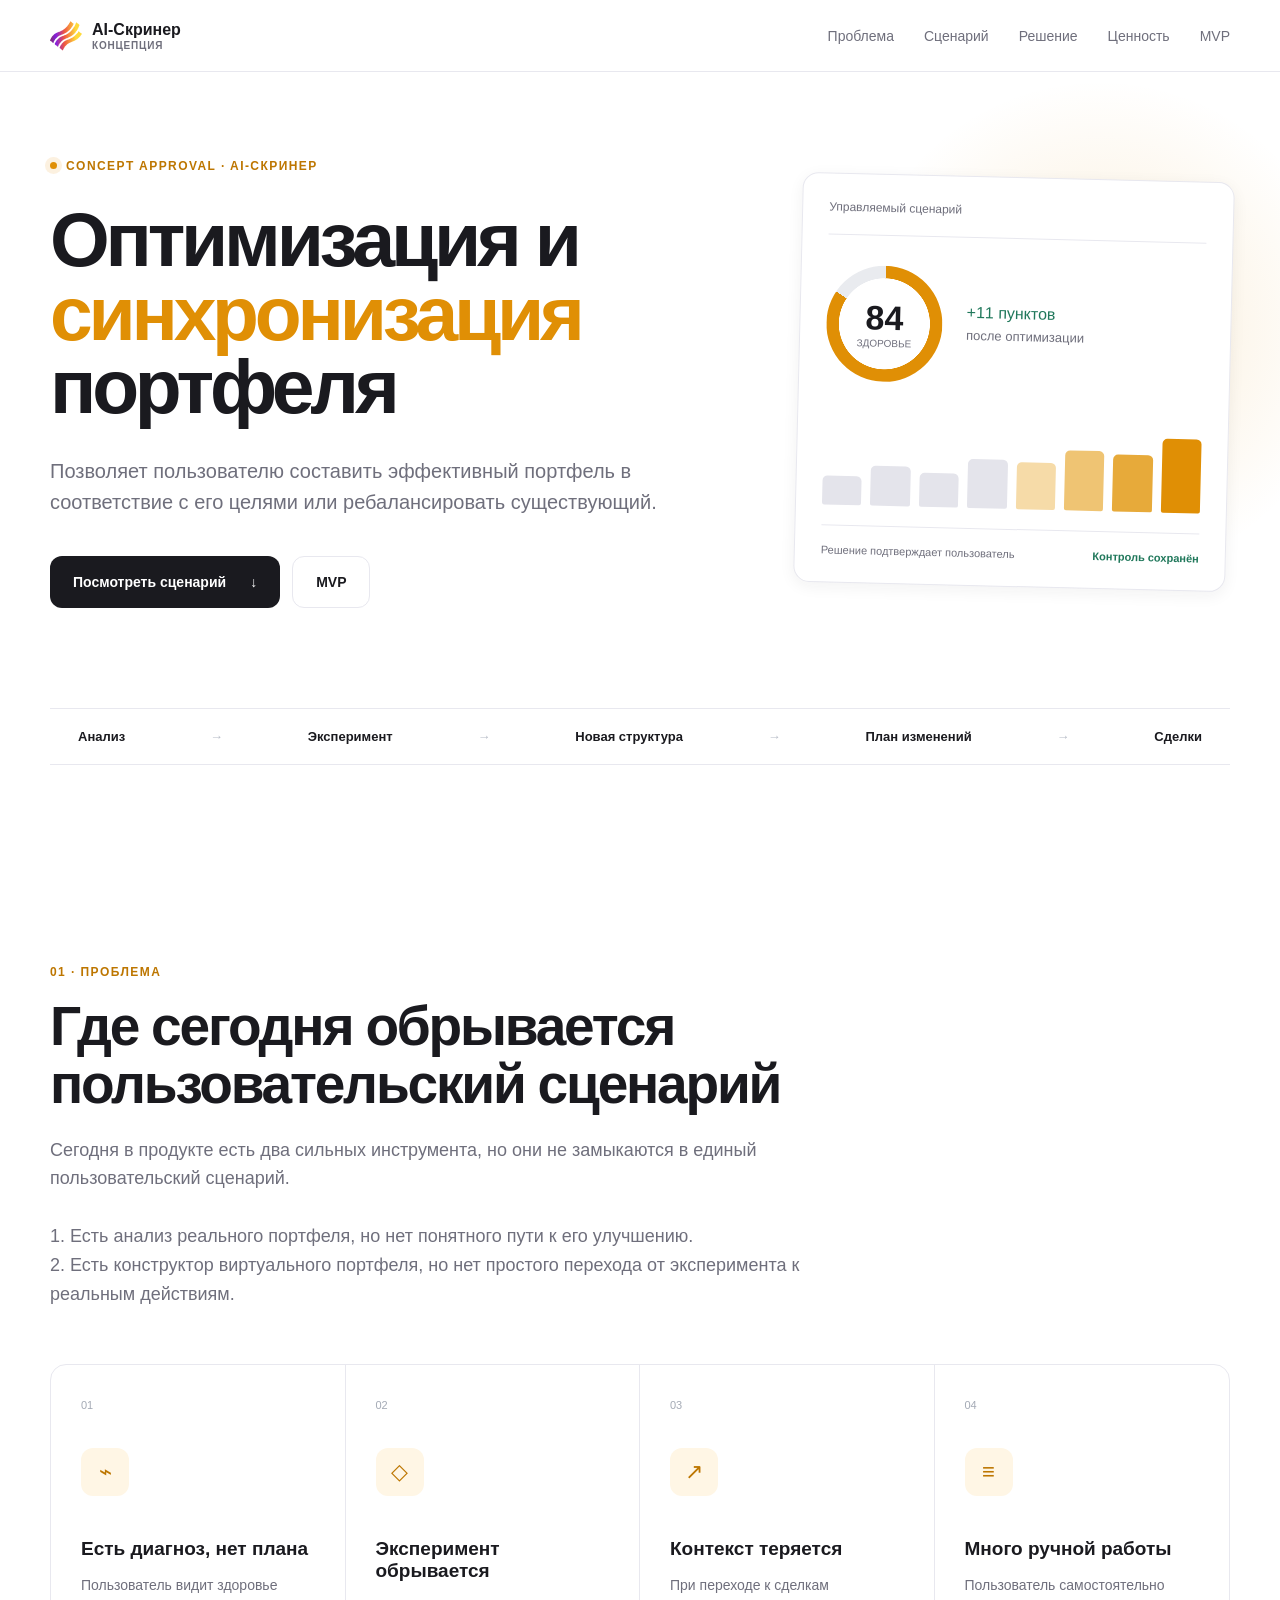
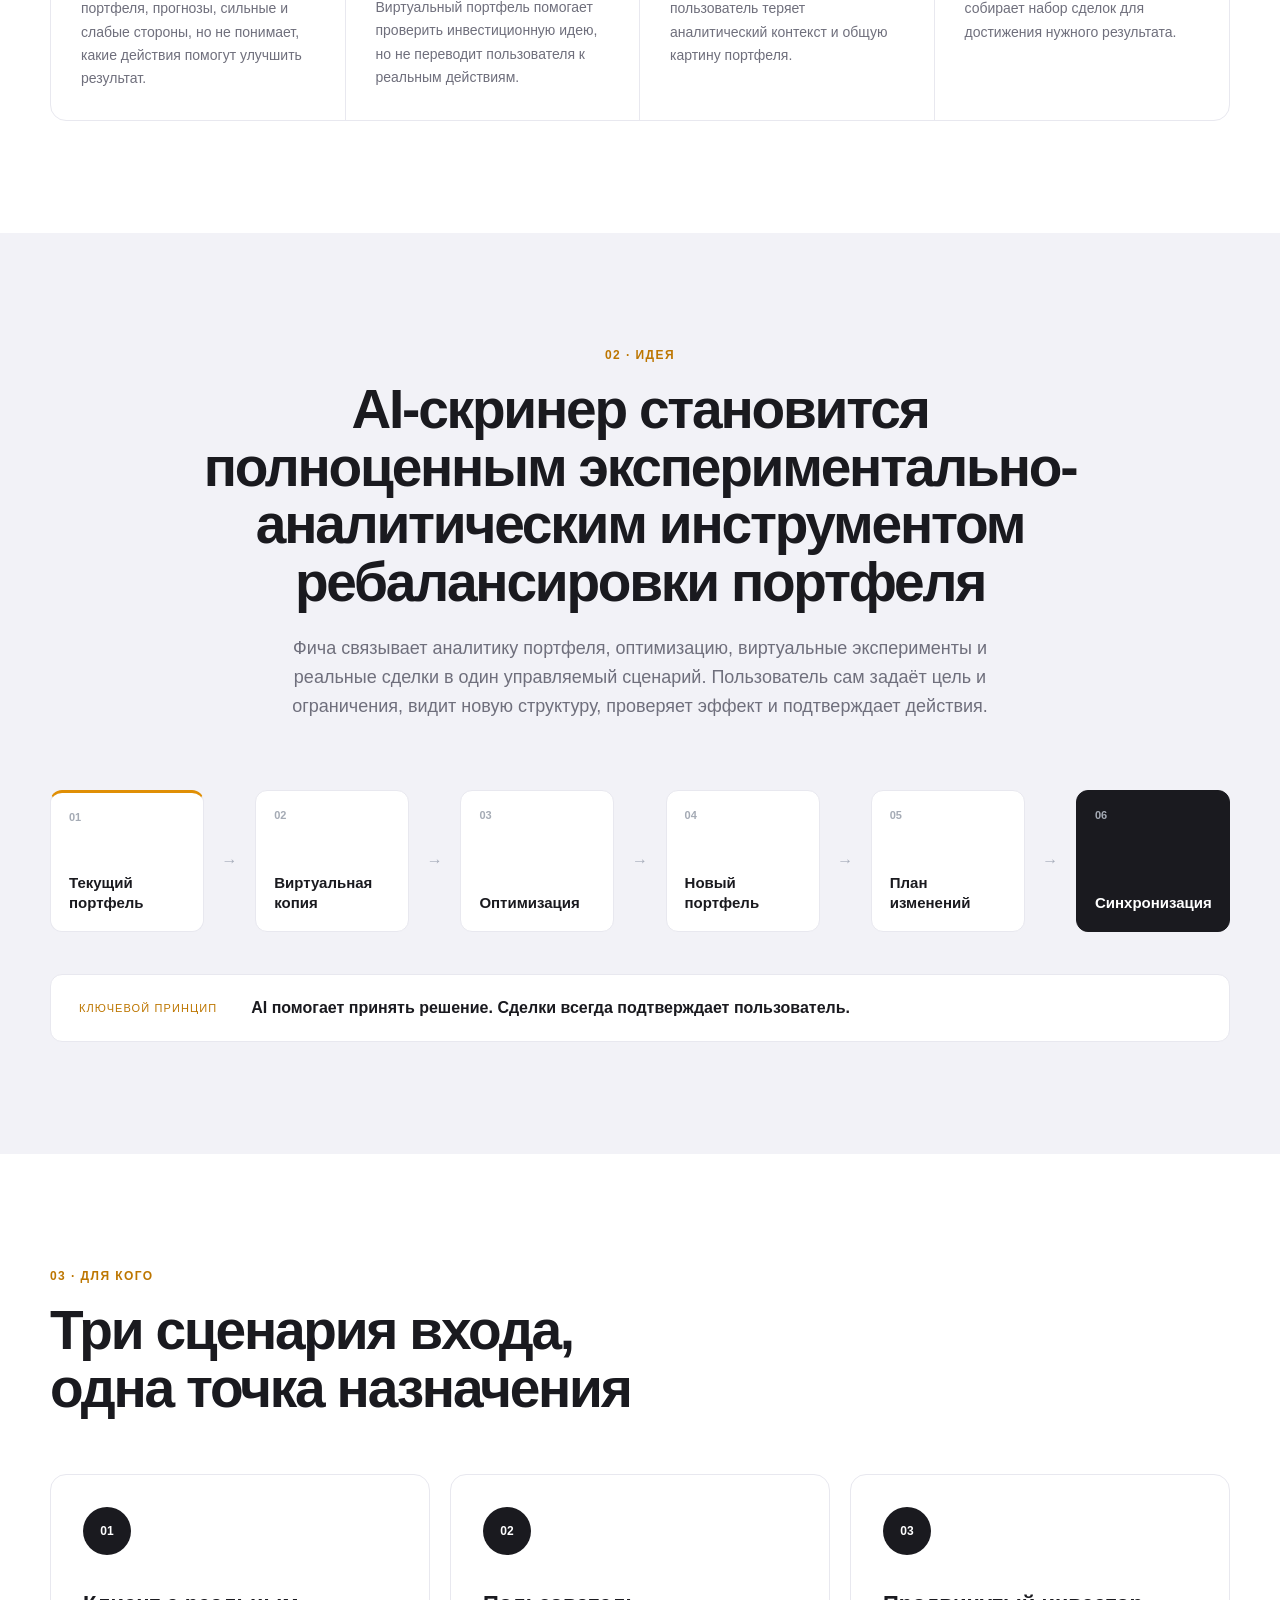
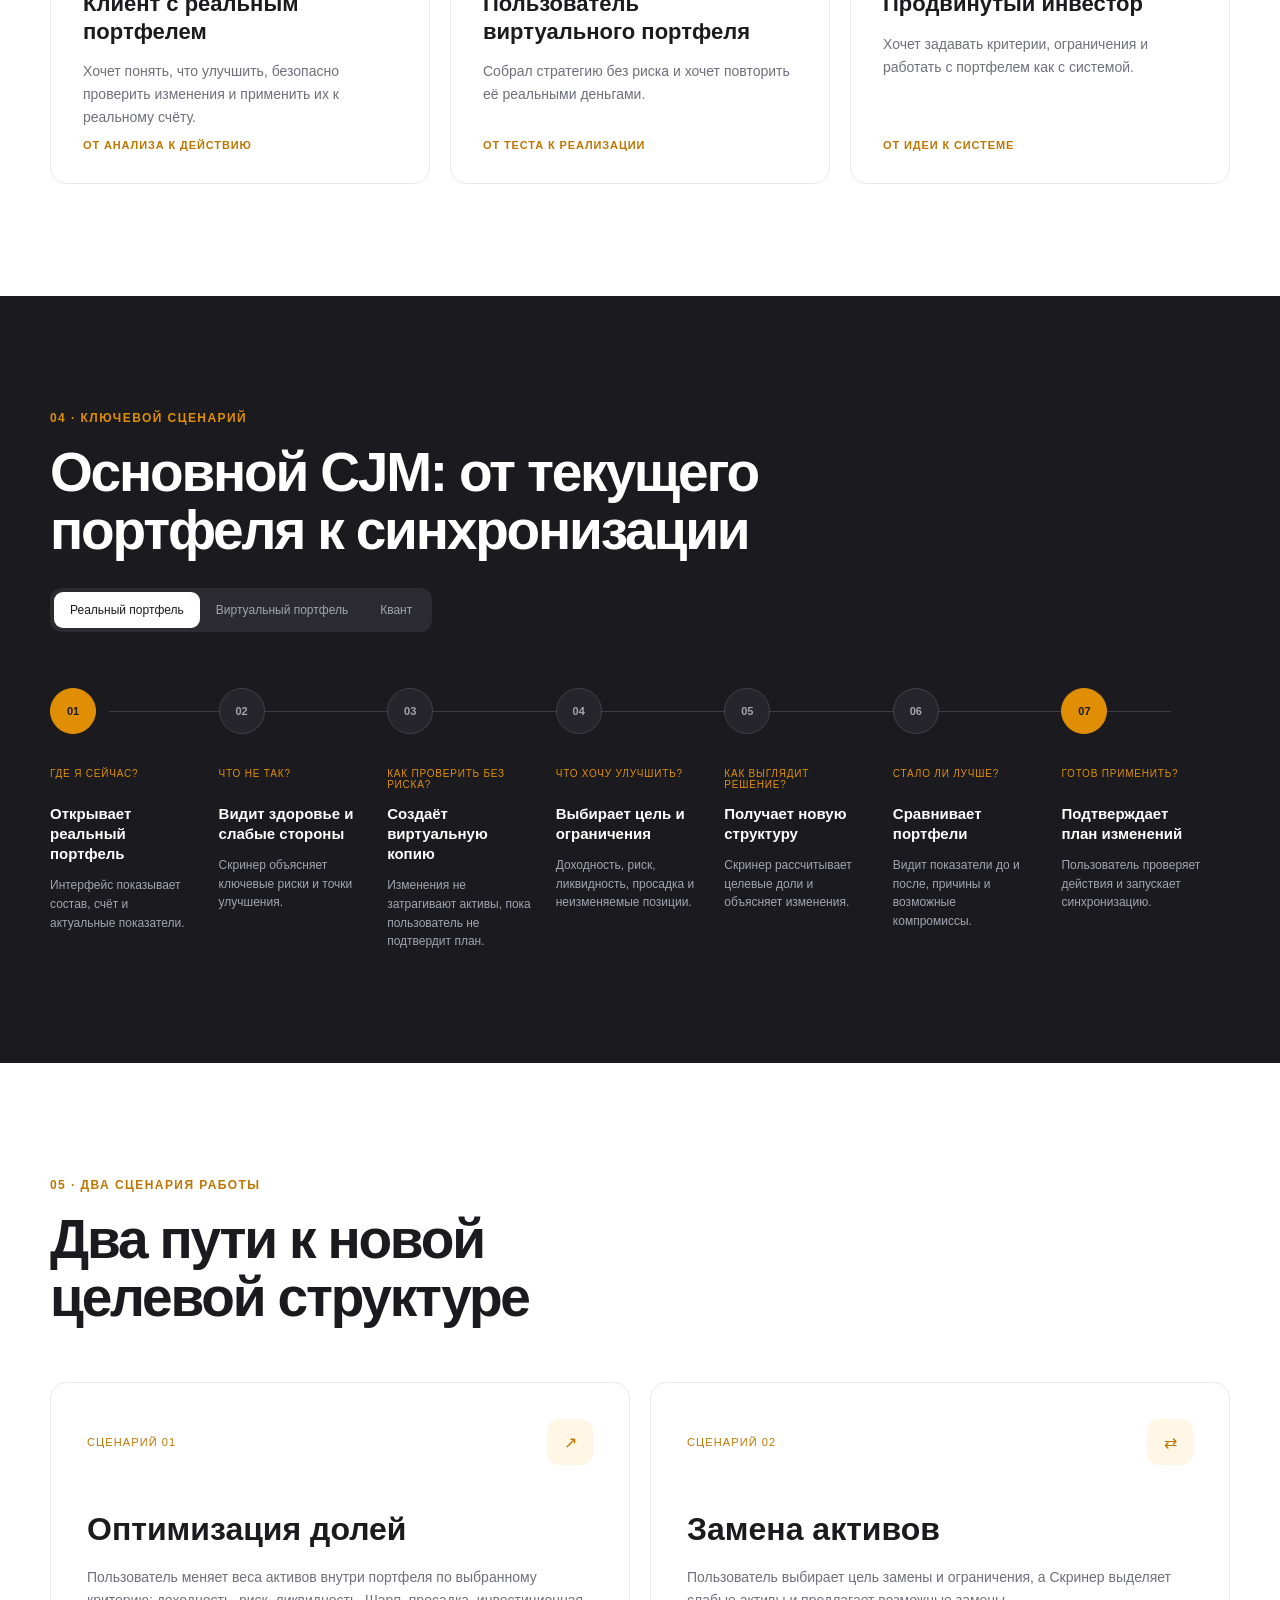
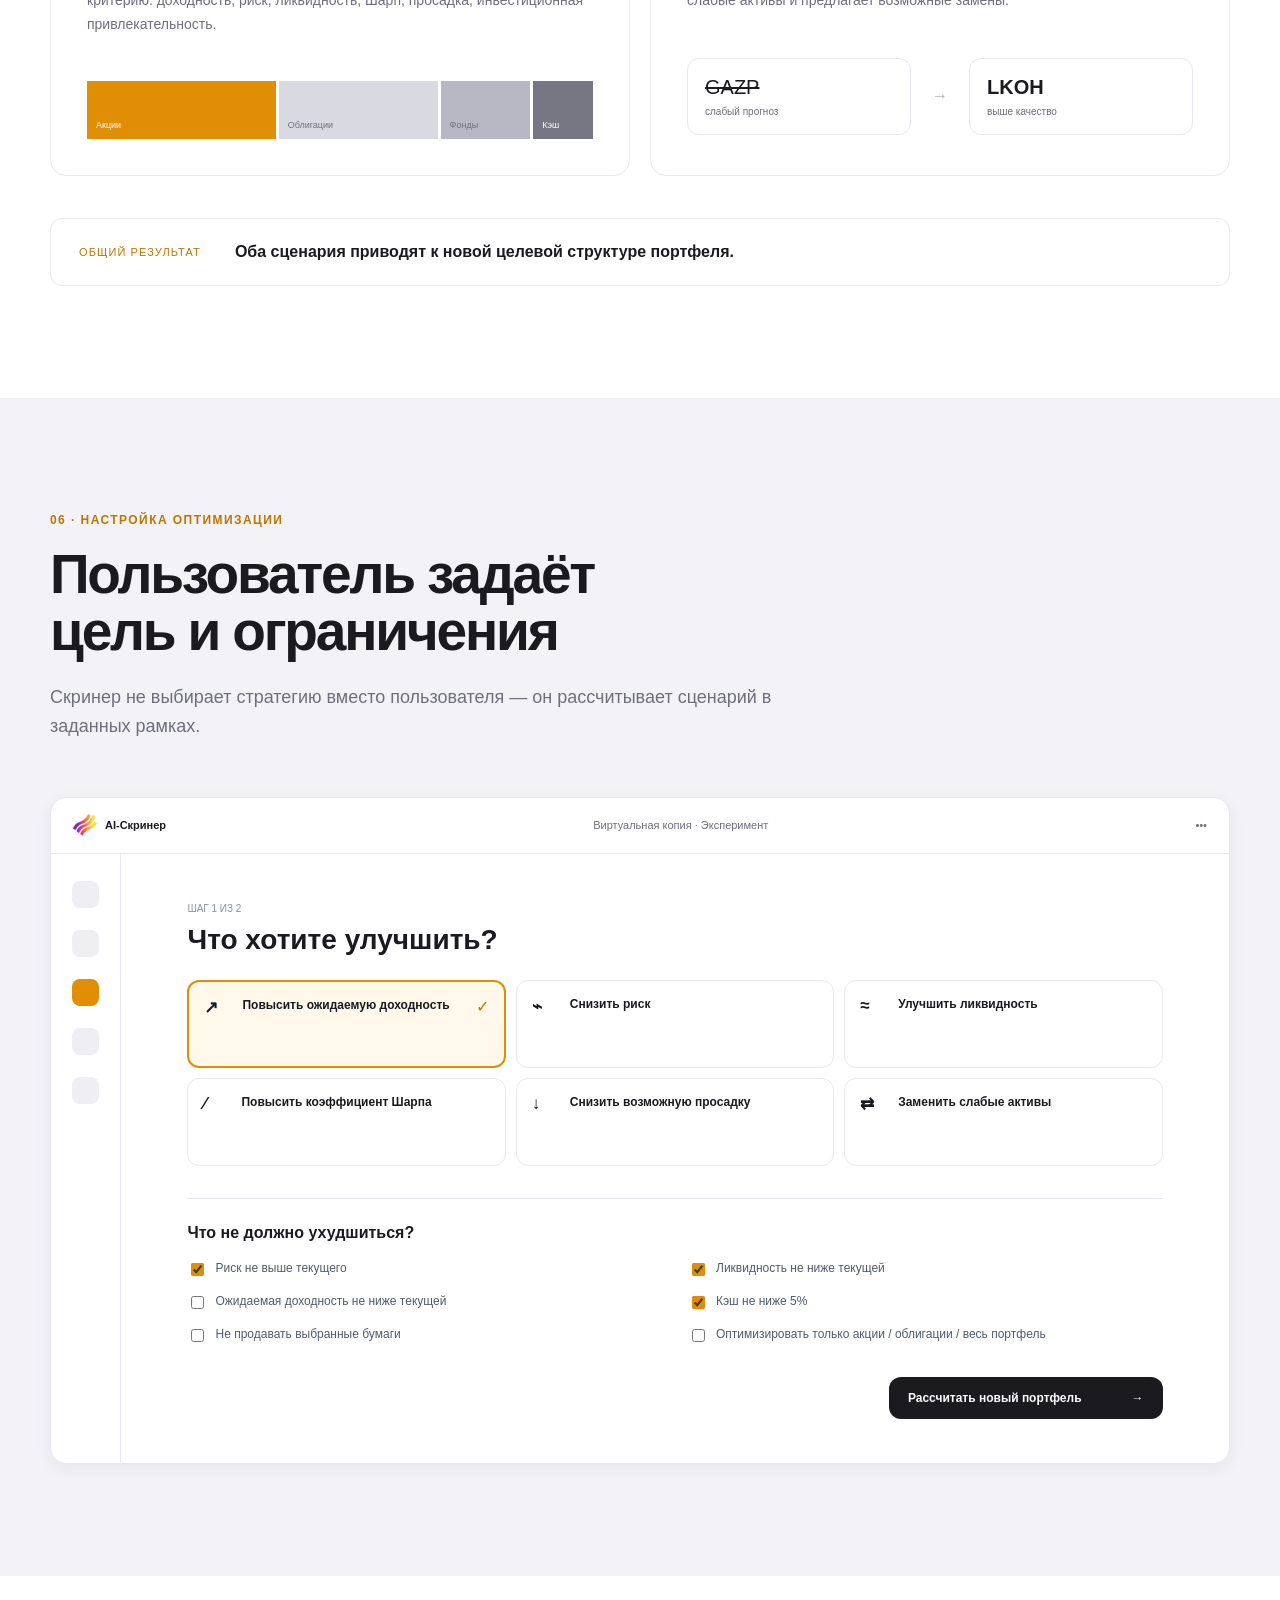
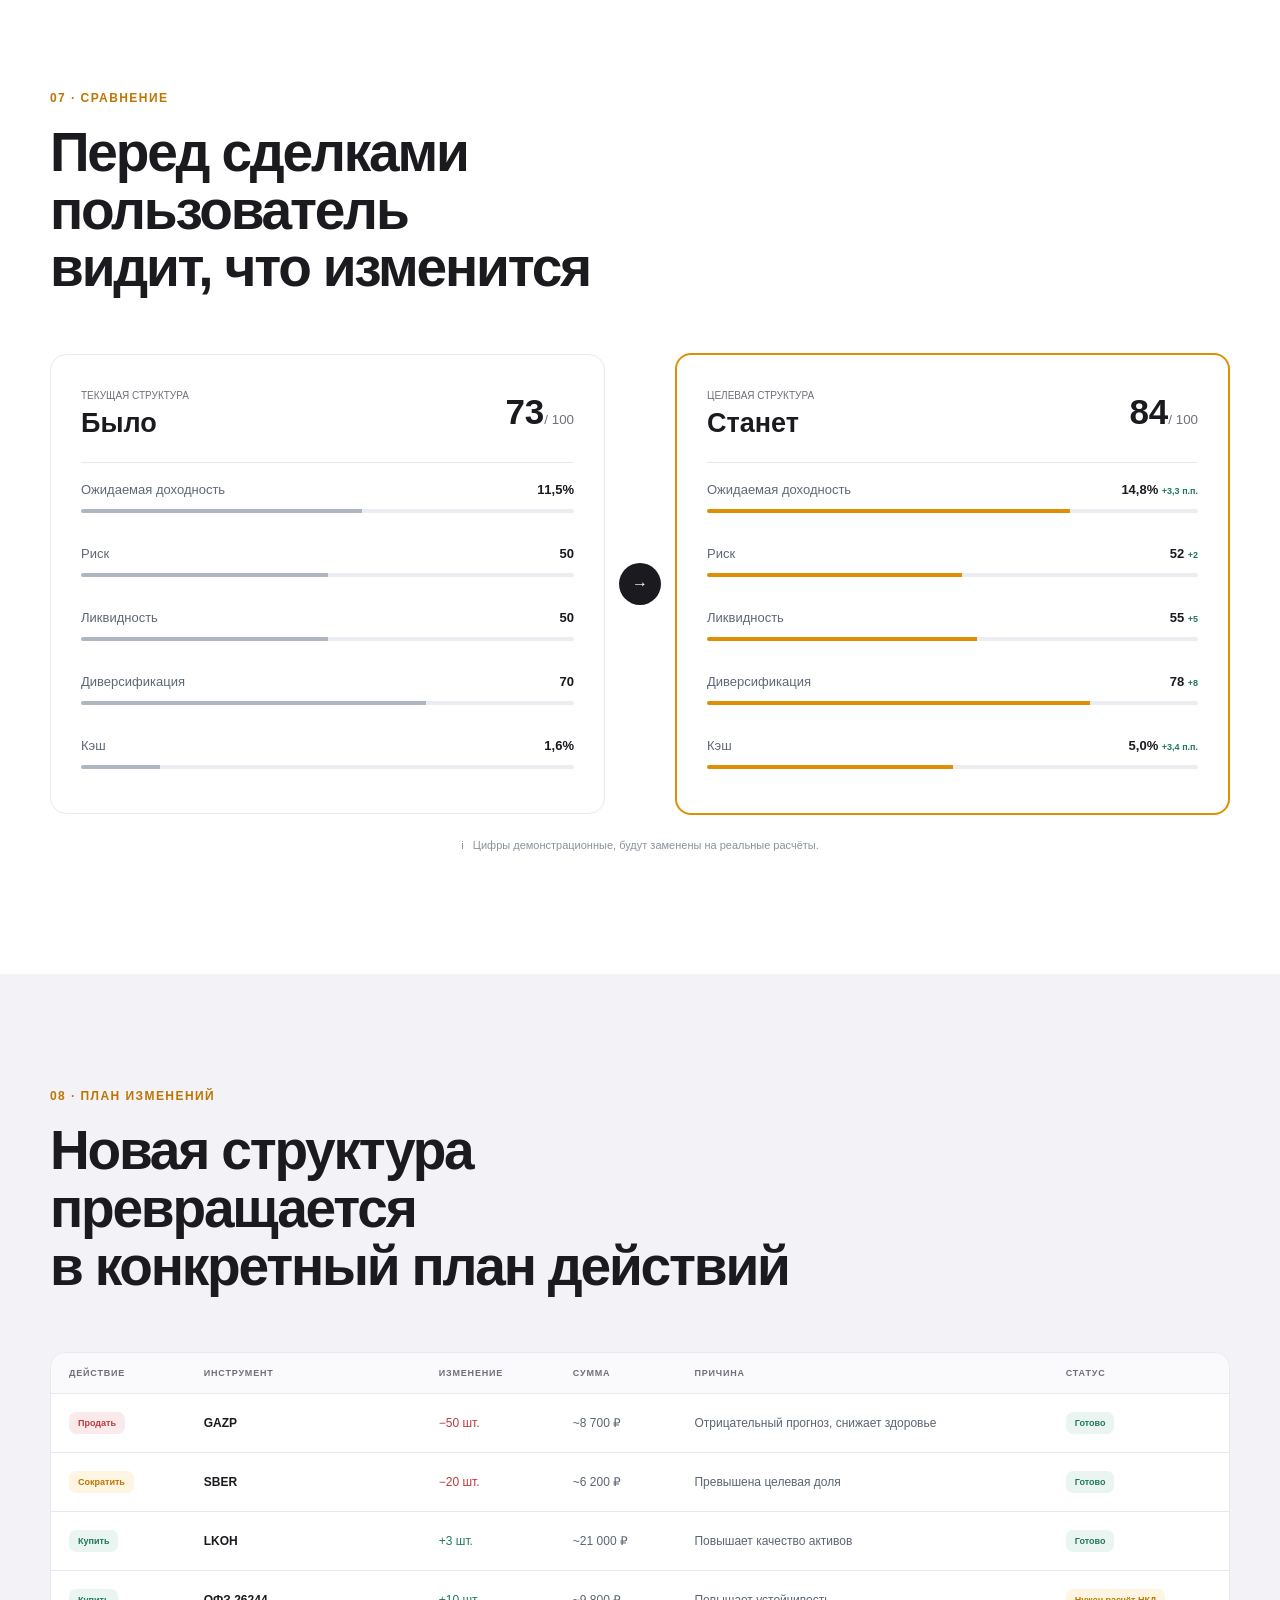
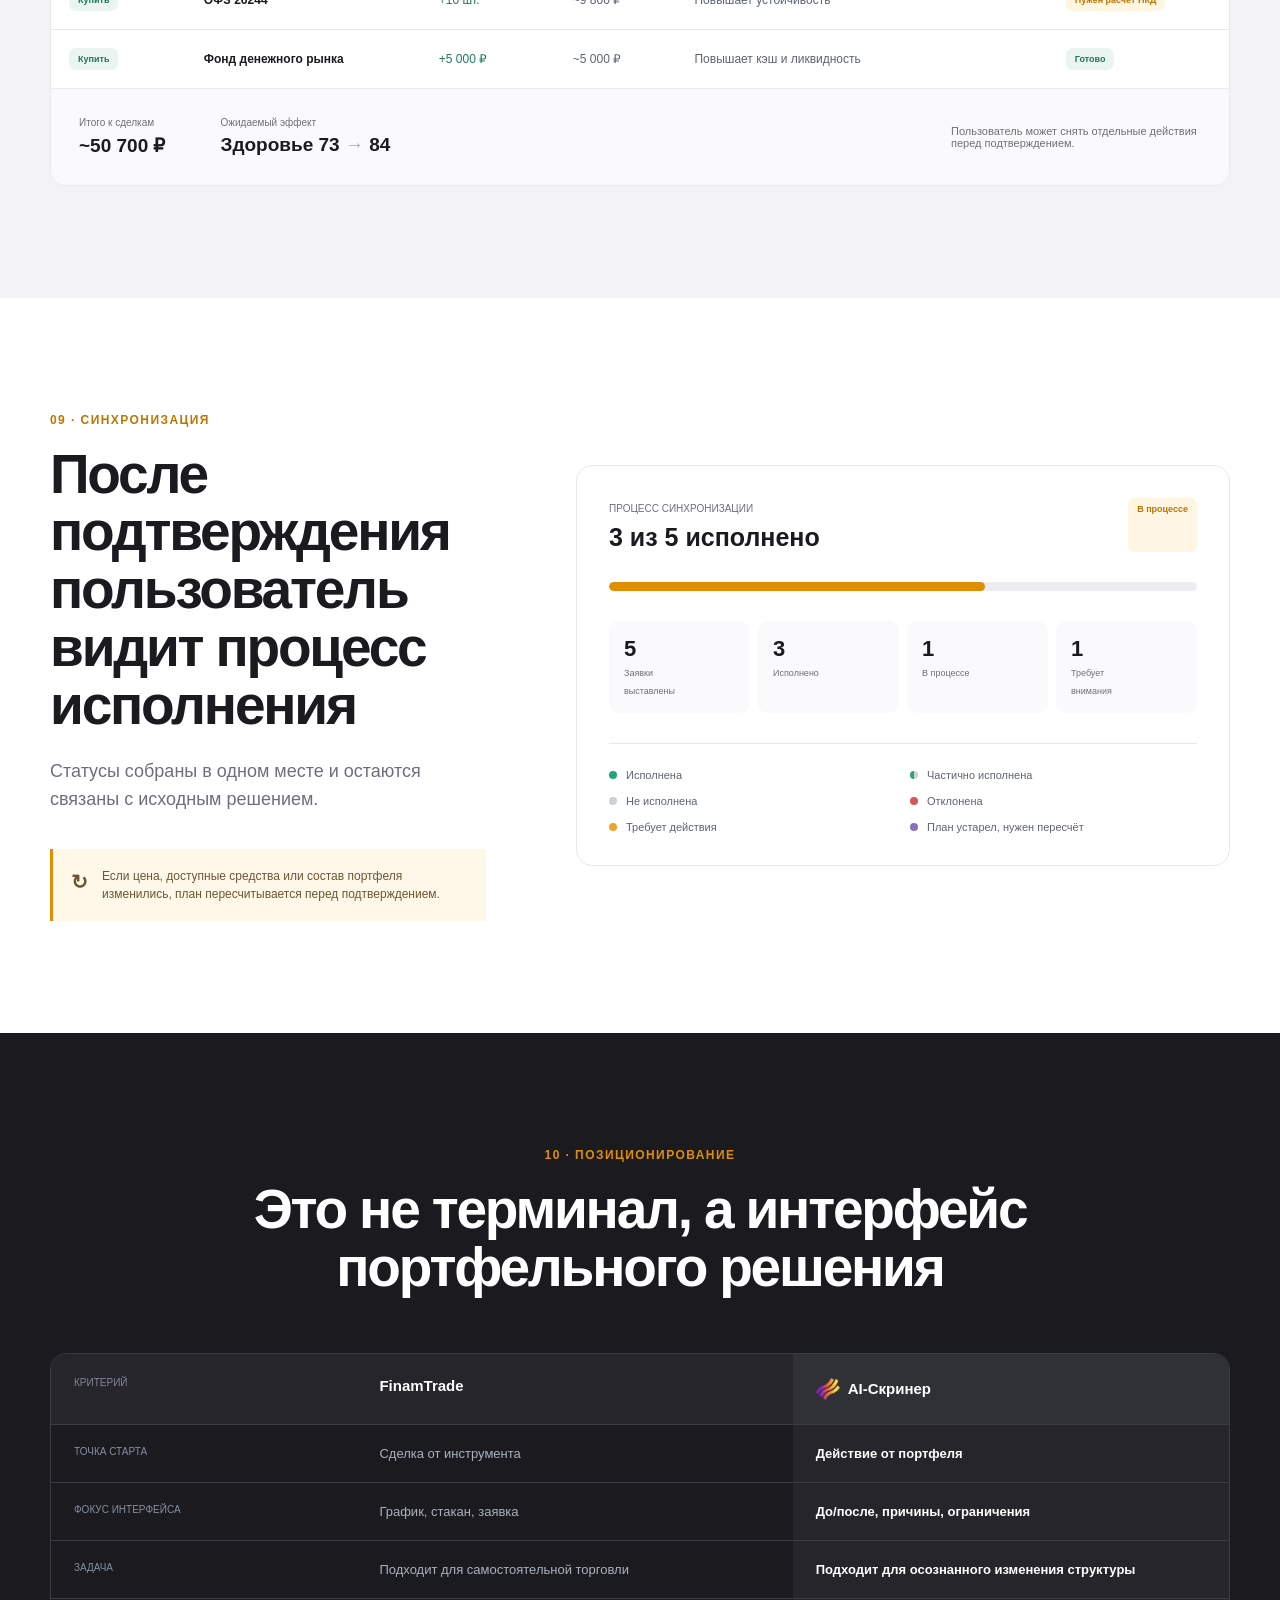
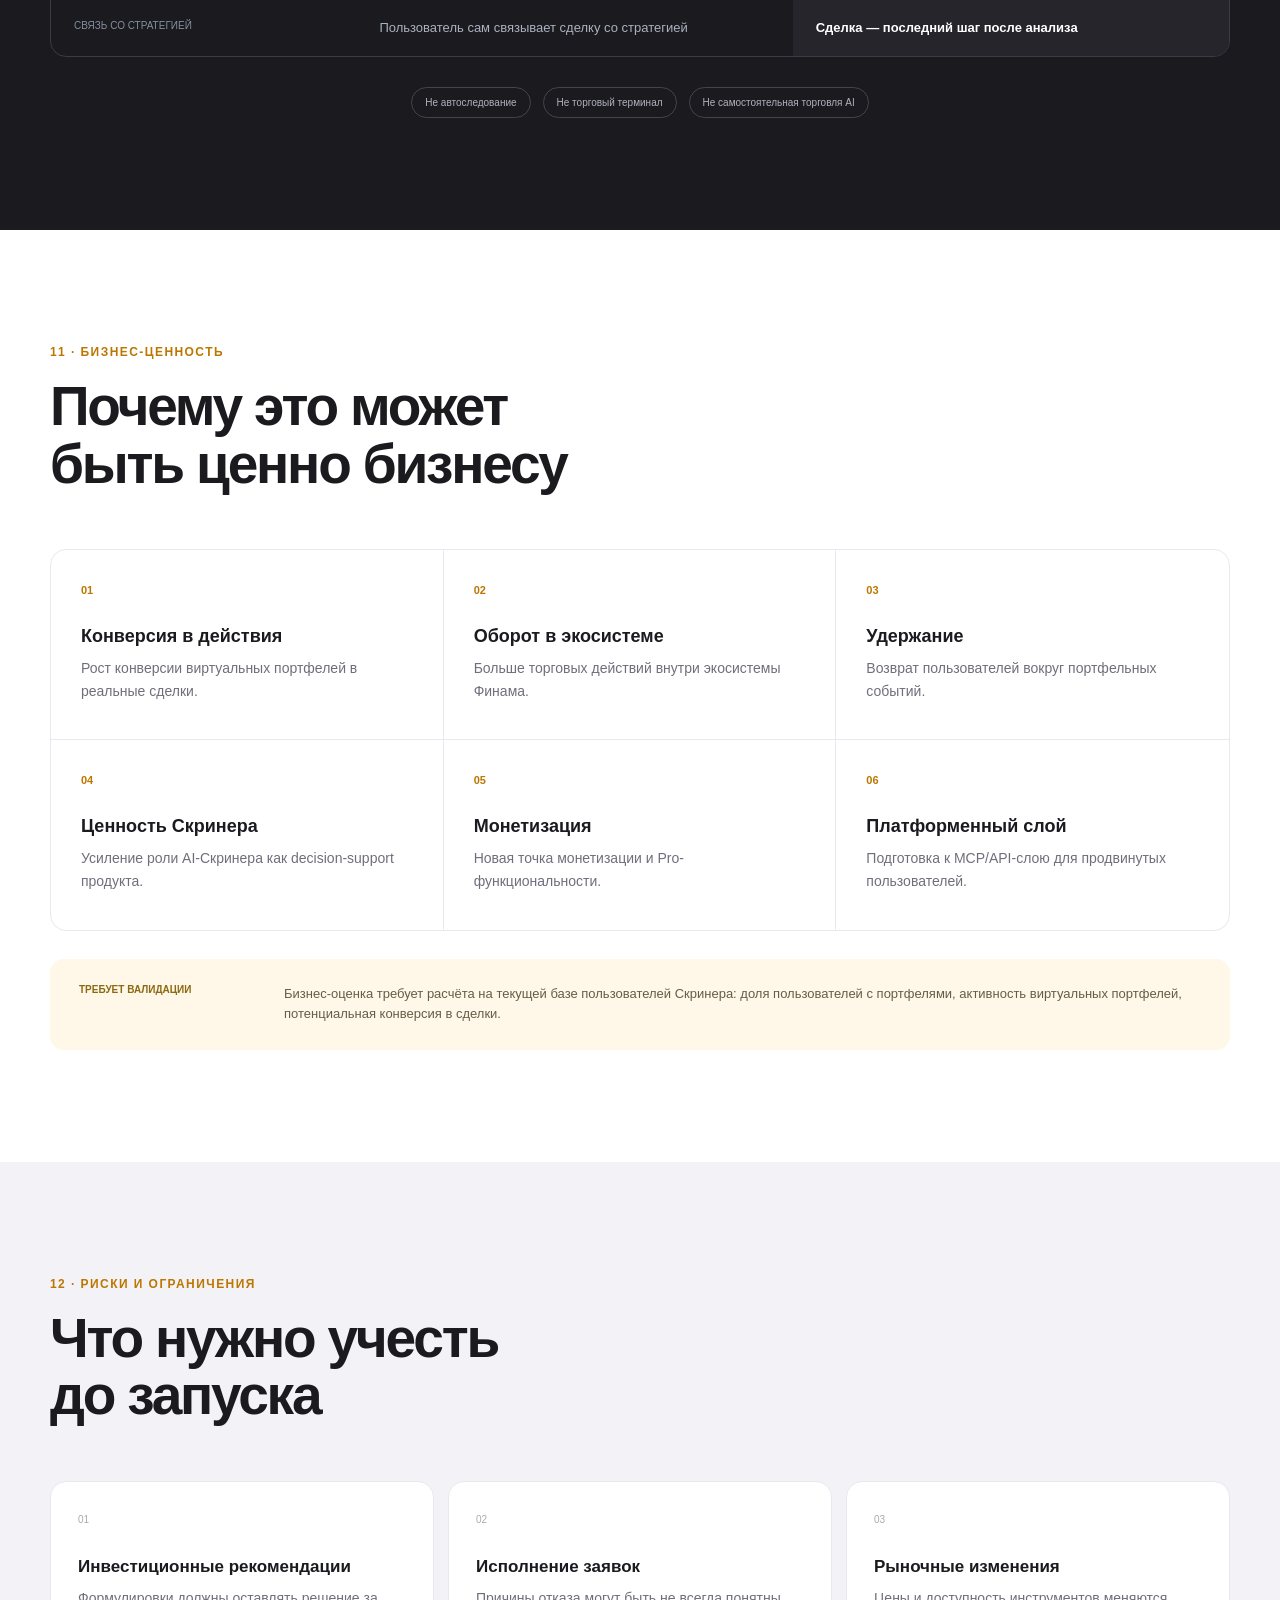
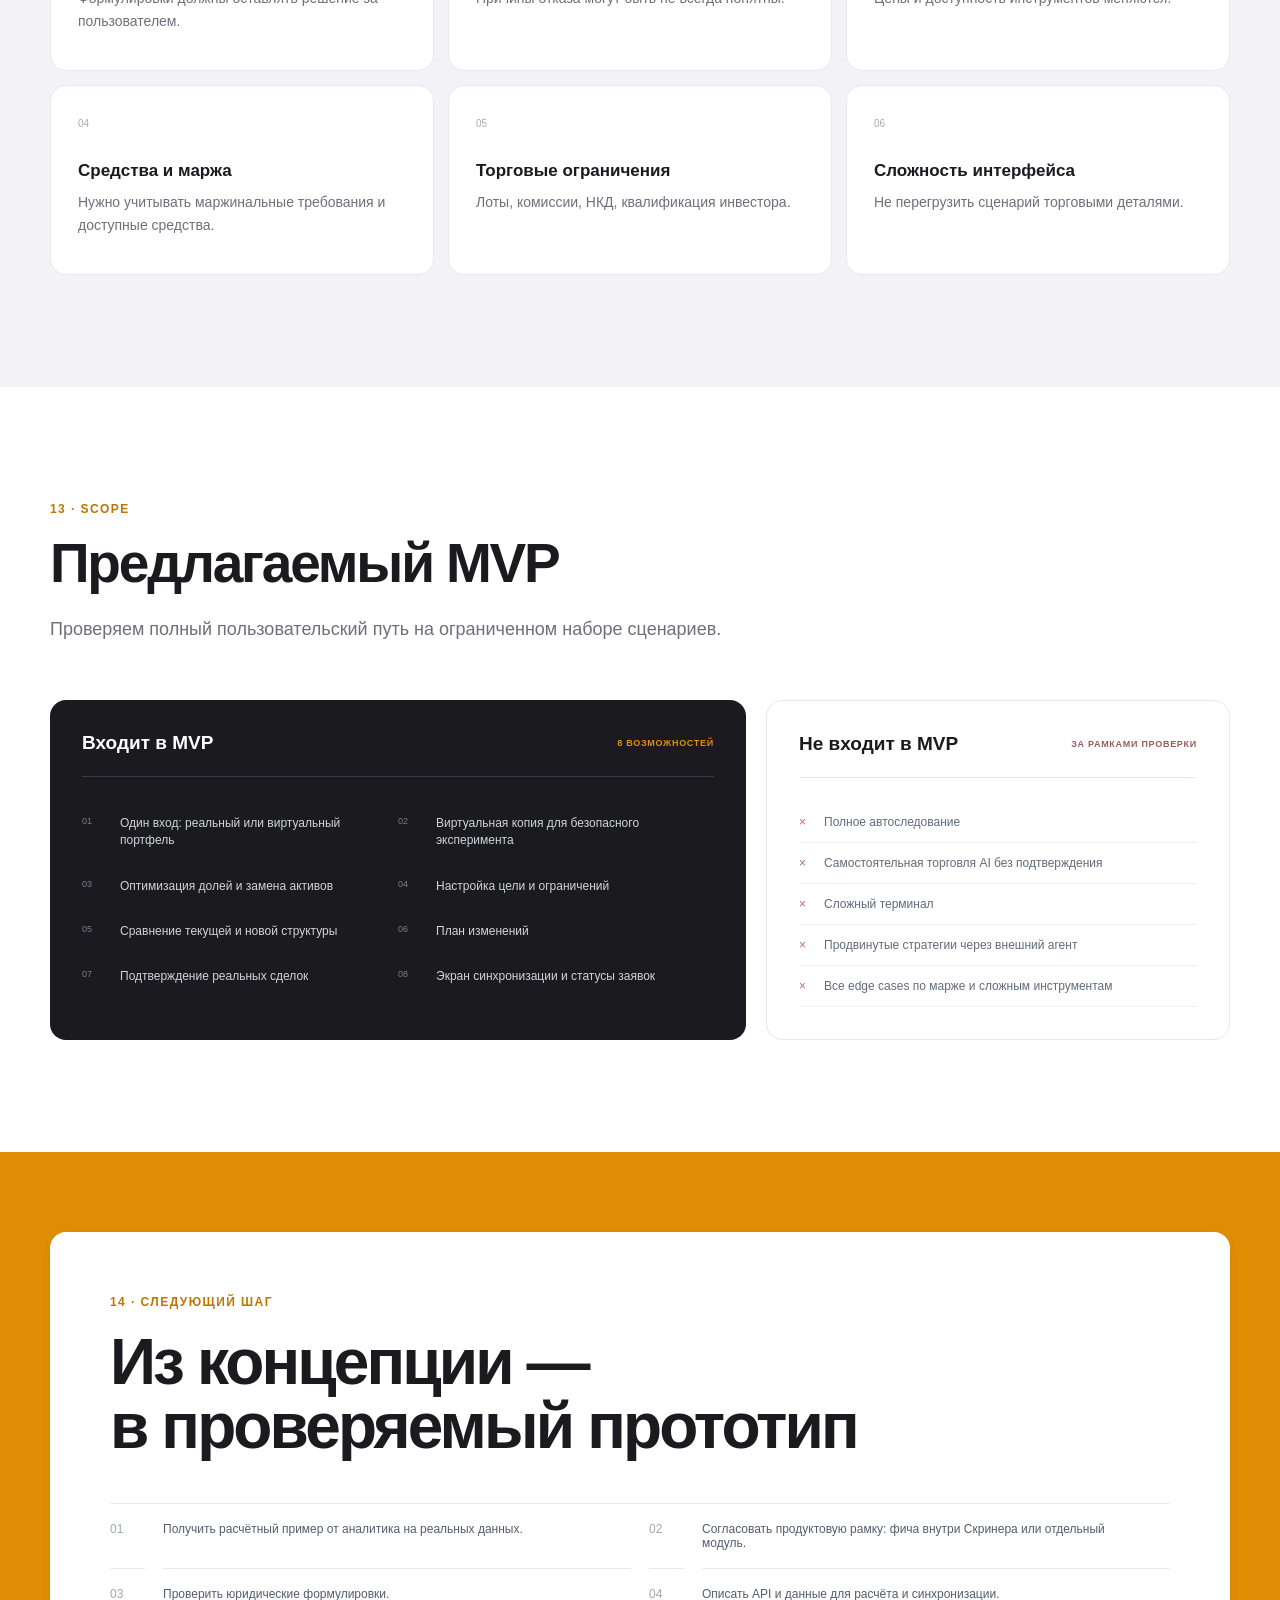
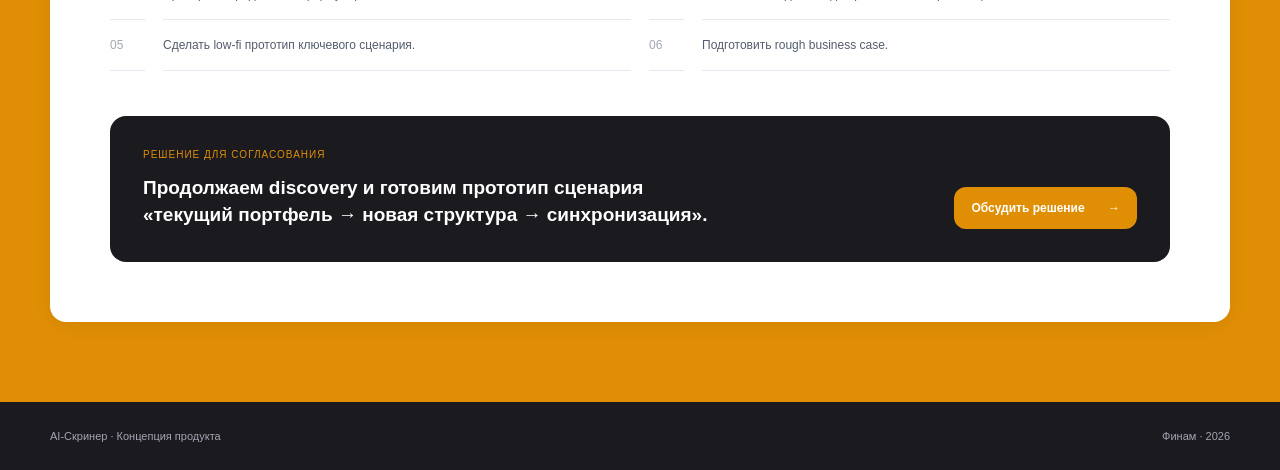
==== commit d42f020a: "Add files via upload" ====
--- a/index.html
+++ b/index.html
@@ -10,7 +10,7 @@
 <body>
   <header class="topbar" data-topbar>
     <a class="brand" href="#hero" aria-label="В начало">
-      <span class="brand-mark">F</span>
+      <span class="brand-mark"><img src="assets/finam-logo.ico" alt=""></span>
       <span>AI-Скринер <small>Концепция</small></span>
     </a>
     <nav class="nav" aria-label="Навигация по презентации">
@@ -30,7 +30,7 @@
         <div>
           <span class="eyebrow"><i></i> Concept approval · AI-Скринер</span>
           <h1>Оптимизация и<br><span>синхронизация</span> портфеля</h1>
-          <p class="hero-copy">Новая фича AI-Скринера, которая помогает пользователю перейти от анализа портфеля к понятному плану изменений и подтверждению сделок внутри продукта.</p>
+          <p class="hero-copy">Позволяет пользователю составить эффективный портфель в соответствие с его целями или ребалансировать существующий.</p>
           <div class="hero-actions">
             <a class="button button-primary" href="#scenario">Посмотреть сценарий <span>↓</span></a>
             <a class="button button-secondary" href="#mvp">MVP</a>
@@ -53,19 +53,19 @@
 
     <section class="section" id="problem">
       <div class="container">
-        <header class="section-head"><span class="section-number">01 · Проблема</span><h2>Сейчас между анализом<br>и действием есть разрыв</h2><p>Пользователь получает данные, но остаётся один на один с переводом выводов в конкретные действия.</p></header>
+        <header class="section-head"><span class="section-number">01 · ПРОБЛЕМА</span><h2>Где сегодня обрывается пользовательский сценарий</h2><p>Сегодня в продукте есть два сильных инструмента, но они не замыкаются в единый пользовательский сценарий.<br><br>1. Есть анализ реального портфеля, но нет понятного пути к его улучшению.<br>2. Есть конструктор виртуального портфеля, но нет простого перехода от эксперимента к реальным действиям.</p></header>
         <div class="problem-grid">
-          <article class="problem-card"><span>01</span><div class="icon icon-pulse">⌁</div><h3>Есть диагноз, нет плана</h3><p>Пользователь видит здоровье портфеля, прогнозы и слабые места, но не понимает, что конкретно делать.</p></article>
-          <article class="problem-card"><span>02</span><div class="icon">◇</div><h3>Эксперимент обрывается</h3><p>Виртуальный портфель помогает проверить идею, но не доводит пользователя до реальных действий.</p></article>
-          <article class="problem-card"><span>03</span><div class="icon">↗</div><h3>Контекст теряется</h3><p>Для исполнения сделки пользователь уходит из аналитического контекста в отдельный торговый интерфейс.</p></article>
-          <article class="problem-card"><span>04</span><div class="icon">≡</div><h3>Слишком много ручной работы</h3><p>Решение приходится собирать вручную: что продать, что купить, сколько, на каком счёте и с каким эффектом.</p></article>
+          <article class="problem-card"><span>01</span><div class="icon icon-pulse">⌁</div><h3>Есть диагноз, нет плана</h3><p>Пользователь видит здоровье портфеля, прогнозы, сильные и слабые стороны, но не понимает, какие действия помогут улучшить результат.</p></article>
+          <article class="problem-card"><span>02</span><div class="icon">◇</div><h3>Эксперимент обрывается</h3><p>Виртуальный портфель помогает проверить инвестиционную идею, но не переводит пользователя к реальным действиям.</p></article>
+          <article class="problem-card"><span>03</span><div class="icon">↗</div><h3>Контекст теряется</h3><p>При переходе к сделкам пользователь теряет аналитический контекст и общую картину портфеля.</p></article>
+          <article class="problem-card"><span>04</span><div class="icon">≡</div><h3>Много ручной работы</h3><p>Пользователь самостоятельно собирает набор сделок для достижения нужного результата.</p></article>
         </div>
       </div>
     </section>
 
     <section class="section section-tint" id="idea">
       <div class="container">
-        <header class="section-head centered"><span class="section-number">02 · Идея</span><h2>AI-Скринер становится слоем принятия<br>и исполнения портфельного решения</h2><p>Фича связывает аналитику портфеля, оптимизацию, виртуальные эксперименты и реальные сделки в один управляемый сценарий. Пользователь сам задаёт цель и ограничения, видит новую структуру, проверяет эффект и подтверждает действия.</p></header>
+        <header class="section-head centered"><span class="section-number">02 · Идея</span><h2>AI-скринер становится полноценным экспериментально-аналитическим инструментом ребалансировки портфеля</h2><p>Фича связывает аналитику портфеля, оптимизацию, виртуальные эксперименты и реальные сделки в один управляемый сценарий. Пользователь сам задаёт цель и ограничения, видит новую структуру, проверяет эффект и подтверждает действия.</p></header>
         <div class="flow" aria-label="Сценарий новой фичи">
           <div class="flow-step active"><b>01</b><span>Текущий<br>портфель</span></div><i>→</i>
           <div class="flow-step"><b>02</b><span>Виртуальная<br>копия</span></div><i>→</i>
@@ -91,8 +91,8 @@
 
     <section class="section dark-section" id="scenario">
       <div class="container">
-        <header class="section-head section-head-row"><div><span class="section-number">04 · Ключевой сценарий</span><h2>Основной CJM: от текущего<br>портфеля к синхронизации</h2></div><div class="segmented" role="group" aria-label="Тип портфеля"><button class="active" data-mode="real">Реальный портфель</button><button data-mode="virtual">Виртуальный портфель</button></div></header>
-        <div class="timeline" data-timeline>
+        <header class="section-head section-head-row"><div><span class="section-number">04 · Ключевой сценарий</span><h2>Основной CJM: от текущего<br>портфеля к синхронизации</h2></div><div class="segmented" role="group" aria-label="Тип сценария"><button class="active" data-mode="real">Реальный портфель</button><button data-mode="virtual">Виртуальный портфель</button><button data-mode="quant">Квант</button></div></header>
+        <div class="timeline" data-timeline data-timeline-default>
           <article><b>01</b><div><span class="question">Где я сейчас?</span><h3 data-real="Открывает реальный портфель" data-virtual="Открывает виртуальный портфель">Открывает реальный портфель</h3><p data-real="Интерфейс показывает состав, счёт и актуальные показатели." data-virtual="Интерфейс показывает собранную стратегию и её показатели.">Интерфейс показывает состав, счёт и актуальные показатели.</p></div></article>
           <article><b>02</b><div><span class="question">Что не так?</span><h3>Видит здоровье и слабые стороны</h3><p>Скринер объясняет ключевые риски и точки улучшения.</p></div></article>
           <article><b>03</b><div><span class="question" data-real="Как проверить без риска?" data-virtual="Как подготовить к реализации?">Как проверить без риска?</span><h3 data-real="Создаёт виртуальную копию" data-virtual="Создаёт рабочую копию">Создаёт виртуальную копию</h3><p>Изменения не затрагивают активы, пока пользователь не подтвердит план.</p></div></article>
@@ -101,6 +101,11 @@
           <article><b>06</b><div><span class="question">Стало ли лучше?</span><h3>Сравнивает портфели</h3><p>Видит показатели до и после, причины и возможные компромиссы.</p></div></article>
           <article><b>07</b><div><span class="question">Готов применить?</span><h3>Подтверждает план изменений</h3><p>Пользователь проверяет действия и запускает синхронизацию.</p></div></article>
         </div>
+        <div class="timeline timeline-quant" data-timeline-quant hidden>
+          <article><b>01</b><div><span class="question">Как встроить в свой процесс?</span><h3>Настраивает n8n под свои нужды</h3><p>Использует MCP Скринера и собирает собственный workflow работы с портфелем.</p></div></article>
+          <article><b>02</b><div><span class="question">Чем дополнить модель?</span><h3>Добавляет свою аналитику</h3><p>Например, подключает анализ новостного фона и другие внешние источники данных.</p></div></article>
+          <article><b>03</b><div><span class="question">Как автоматизировать процесс?</span><h3>Устанавливает расписание</h3><p>Автоматизирует запуск анализа и ребалансировку портфеля.</p></div></article>
+        </div>
       </div>
     </section>
 
@@ -119,7 +124,7 @@
       <div class="container">
         <header class="section-head"><span class="section-number">06 · Настройка оптимизации</span><h2>Пользователь задаёт<br>цель и ограничения</h2><p>Скринер не выбирает стратегию вместо пользователя — он рассчитывает сценарий в заданных рамках.</p></header>
         <div class="mockup">
-          <div class="mockup-bar"><div class="mock-brand"><span>F</span> AI-Скринер</div><span>Виртуальная копия · Эксперимент</span><i>•••</i></div>
+          <div class="mockup-bar"><div class="mock-brand"><span><img src="assets/finam-logo.ico" alt=""></span> AI-Скринер</div><span>Виртуальная копия · Эксперимент</span><i>•••</i></div>
           <div class="mockup-body">
             <div class="mock-sidebar"><i></i><i></i><i class="active"></i><i></i><i></i></div>
             <div class="mock-content">
@@ -173,7 +178,7 @@
     <section class="section dark-section" id="difference">
       <div class="container">
         <header class="section-head centered"><span class="section-number">10 · Позиционирование</span><h2>Это не терминал, а интерфейс<br>портфельного решения</h2></header>
-        <div class="versus"><div class="versus-head"><span>Критерий</span><strong>FinamTrade</strong><strong class="ai-label"><i>F</i> AI-Скринер</strong></div><div class="versus-row"><span>Точка старта</span><p>Сделка от инструмента</p><p>Действие от портфеля</p></div><div class="versus-row"><span>Фокус интерфейса</span><p>График, стакан, заявка</p><p>До/после, причины, ограничения</p></div><div class="versus-row"><span>Задача</span><p>Подходит для самостоятельной торговли</p><p>Подходит для осознанного изменения структуры</p></div><div class="versus-row"><span>Связь со стратегией</span><p>Пользователь сам связывает сделку со стратегией</p><p>Сделка — последний шаг после анализа</p></div></div>
+        <div class="versus"><div class="versus-head"><span>Критерий</span><strong>FinamTrade</strong><strong class="ai-label"><i><img src="assets/finam-logo.ico" alt=""></i> AI-Скринер</strong></div><div class="versus-row"><span>Точка старта</span><p>Сделка от инструмента</p><p>Действие от портфеля</p></div><div class="versus-row"><span>Фокус интерфейса</span><p>График, стакан, заявка</p><p>До/после, причины, ограничения</p></div><div class="versus-row"><span>Задача</span><p>Подходит для самостоятельной торговли</p><p>Подходит для осознанного изменения структуры</p></div><div class="versus-row"><span>Связь со стратегией</span><p>Пользователь сам связывает сделку со стратегией</p><p>Сделка — последний шаг после анализа</p></div></div>
         <div class="not-auto"><span>Не автоследование</span><span>Не торговый терминал</span><span>Не самостоятельная торговля AI</span></div>
       </div>
     </section>
--- a/styles.css
+++ b/styles.css
@@ -58,3 +58,13 @@
 .decision{background:var(--ink);border-radius:var(--radius)}
 .decision a{background:var(--gold);color:#fff;border-radius:var(--radius-l)}
 .footer{background:var(--ink);color:var(--text-tertiary)}
+.section-head.centered p{margin-left:auto;margin-right:auto}
+[hidden]{display:none!important}
+.timeline-quant{grid-template-columns:repeat(3,1fr)}
+@media(max-width:1000px){.timeline-quant{grid-template-columns:1fr}}
+@media(max-width:760px){.segmented{width:100%;overflow-x:auto}.segmented button{padding:10px;font-size:10px;white-space:nowrap}}
+#scenario .section-head-row{display:flex;flex-direction:column;align-items:flex-start;gap:28px;max-width:none}
+#scenario .section-head-row h2{margin-bottom:0}
+#scenario .section-head-row .segmented{margin:0}
+.brand-mark,.mock-brand span,.ai-label i{background:transparent}
+.brand-mark img,.mock-brand span img,.ai-label i img{display:block;width:100%;height:100%;object-fit:contain}
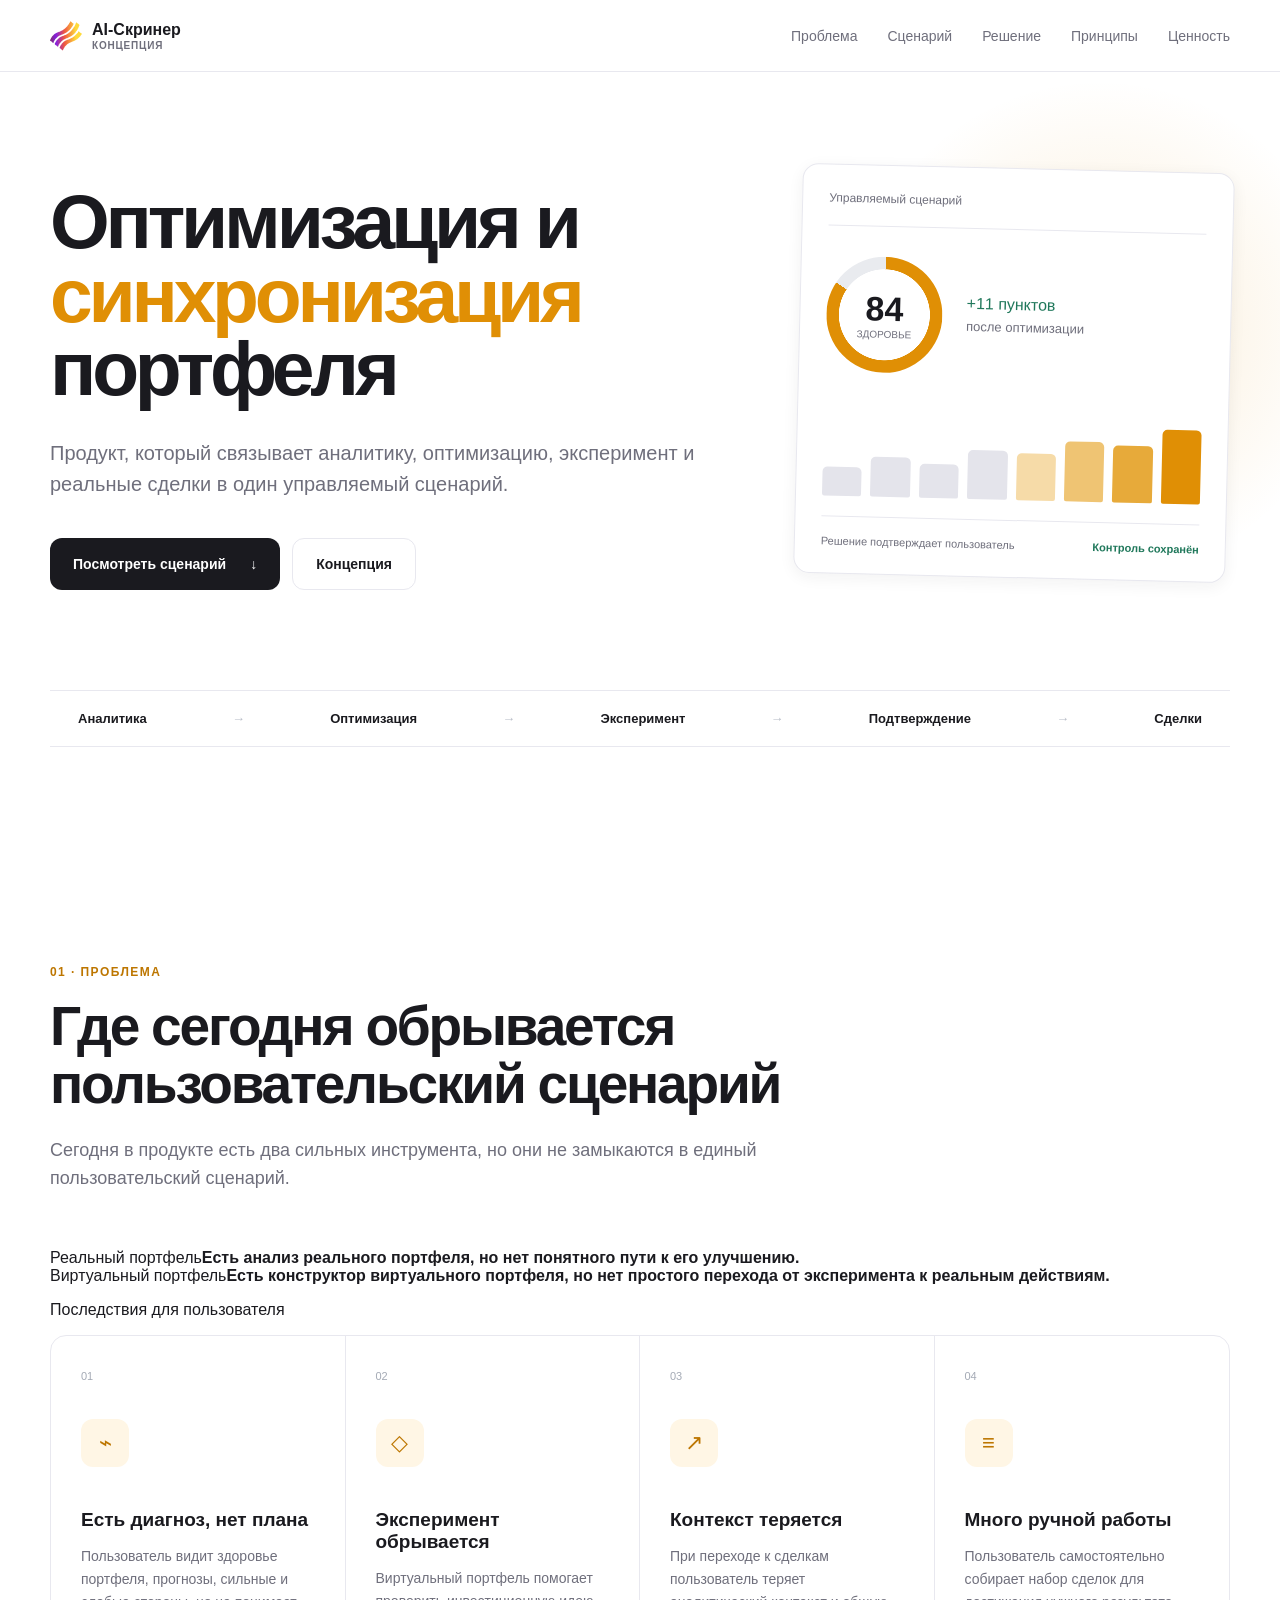
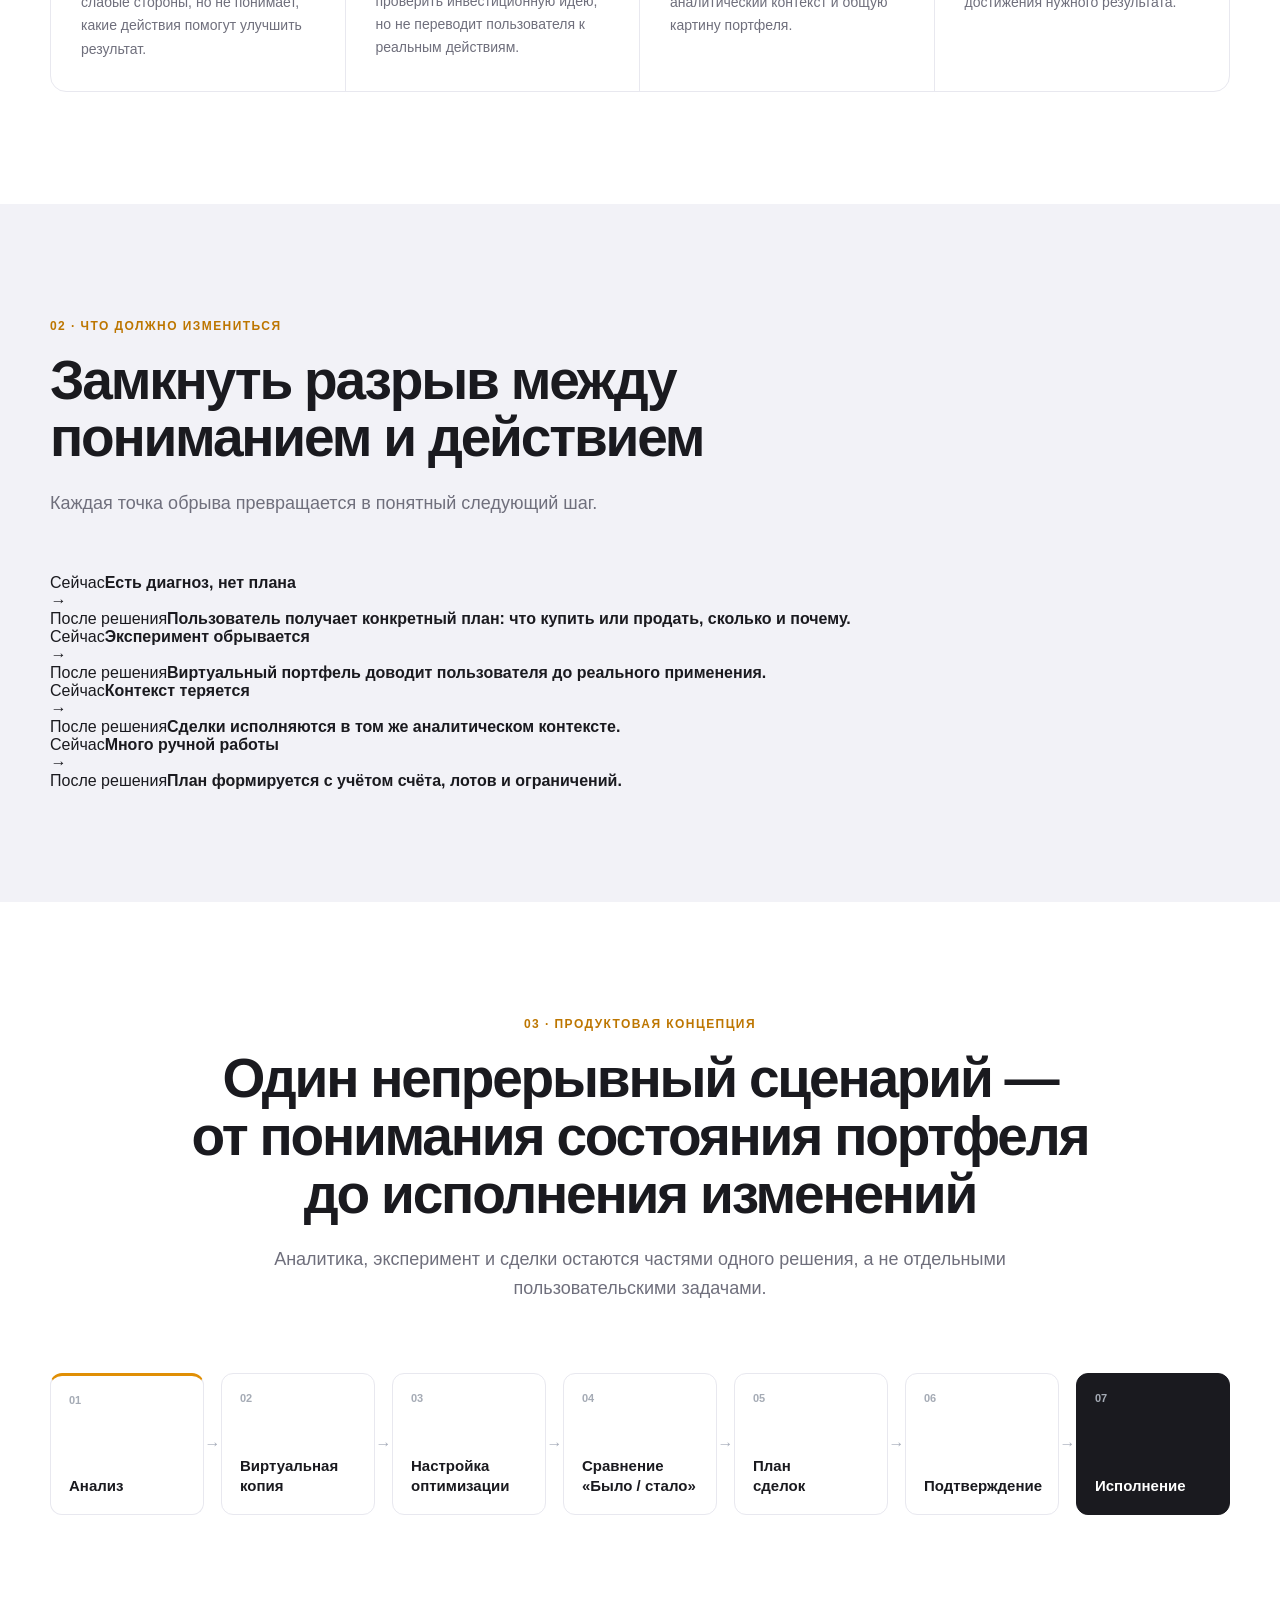
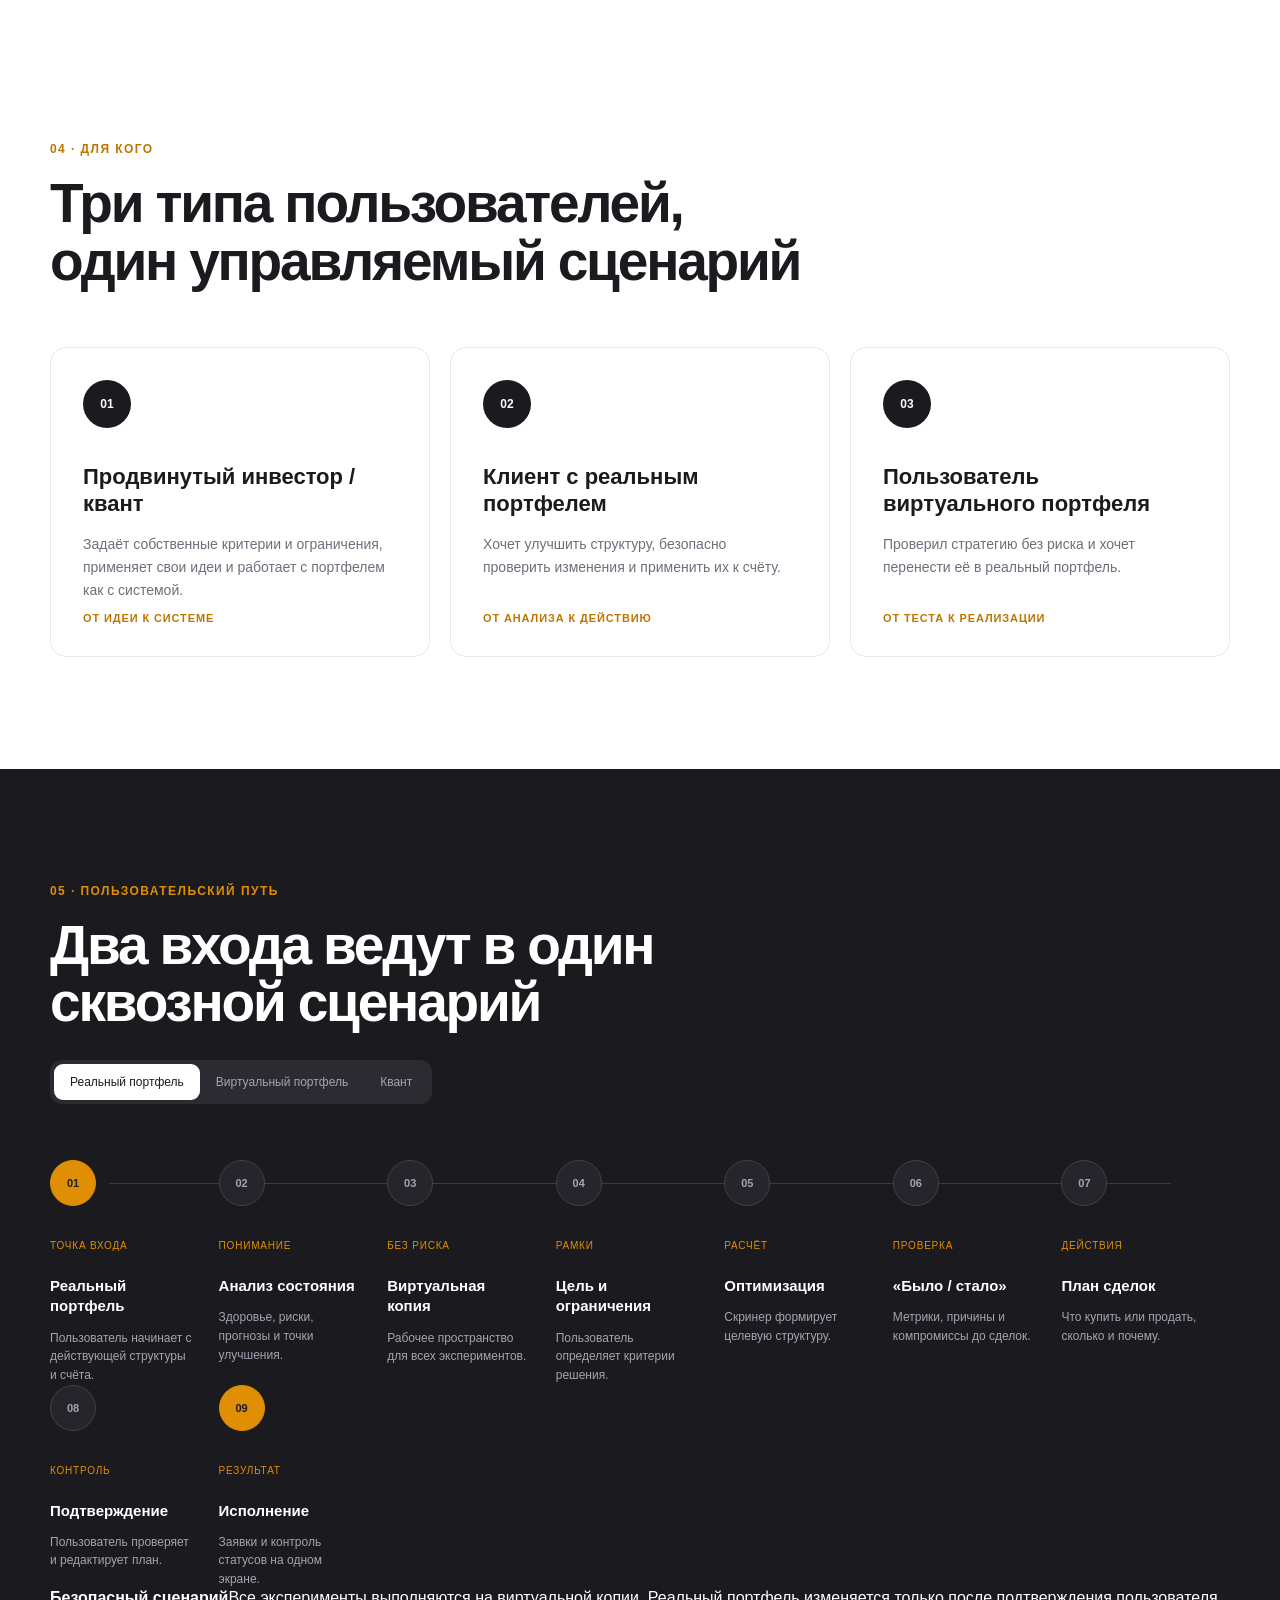
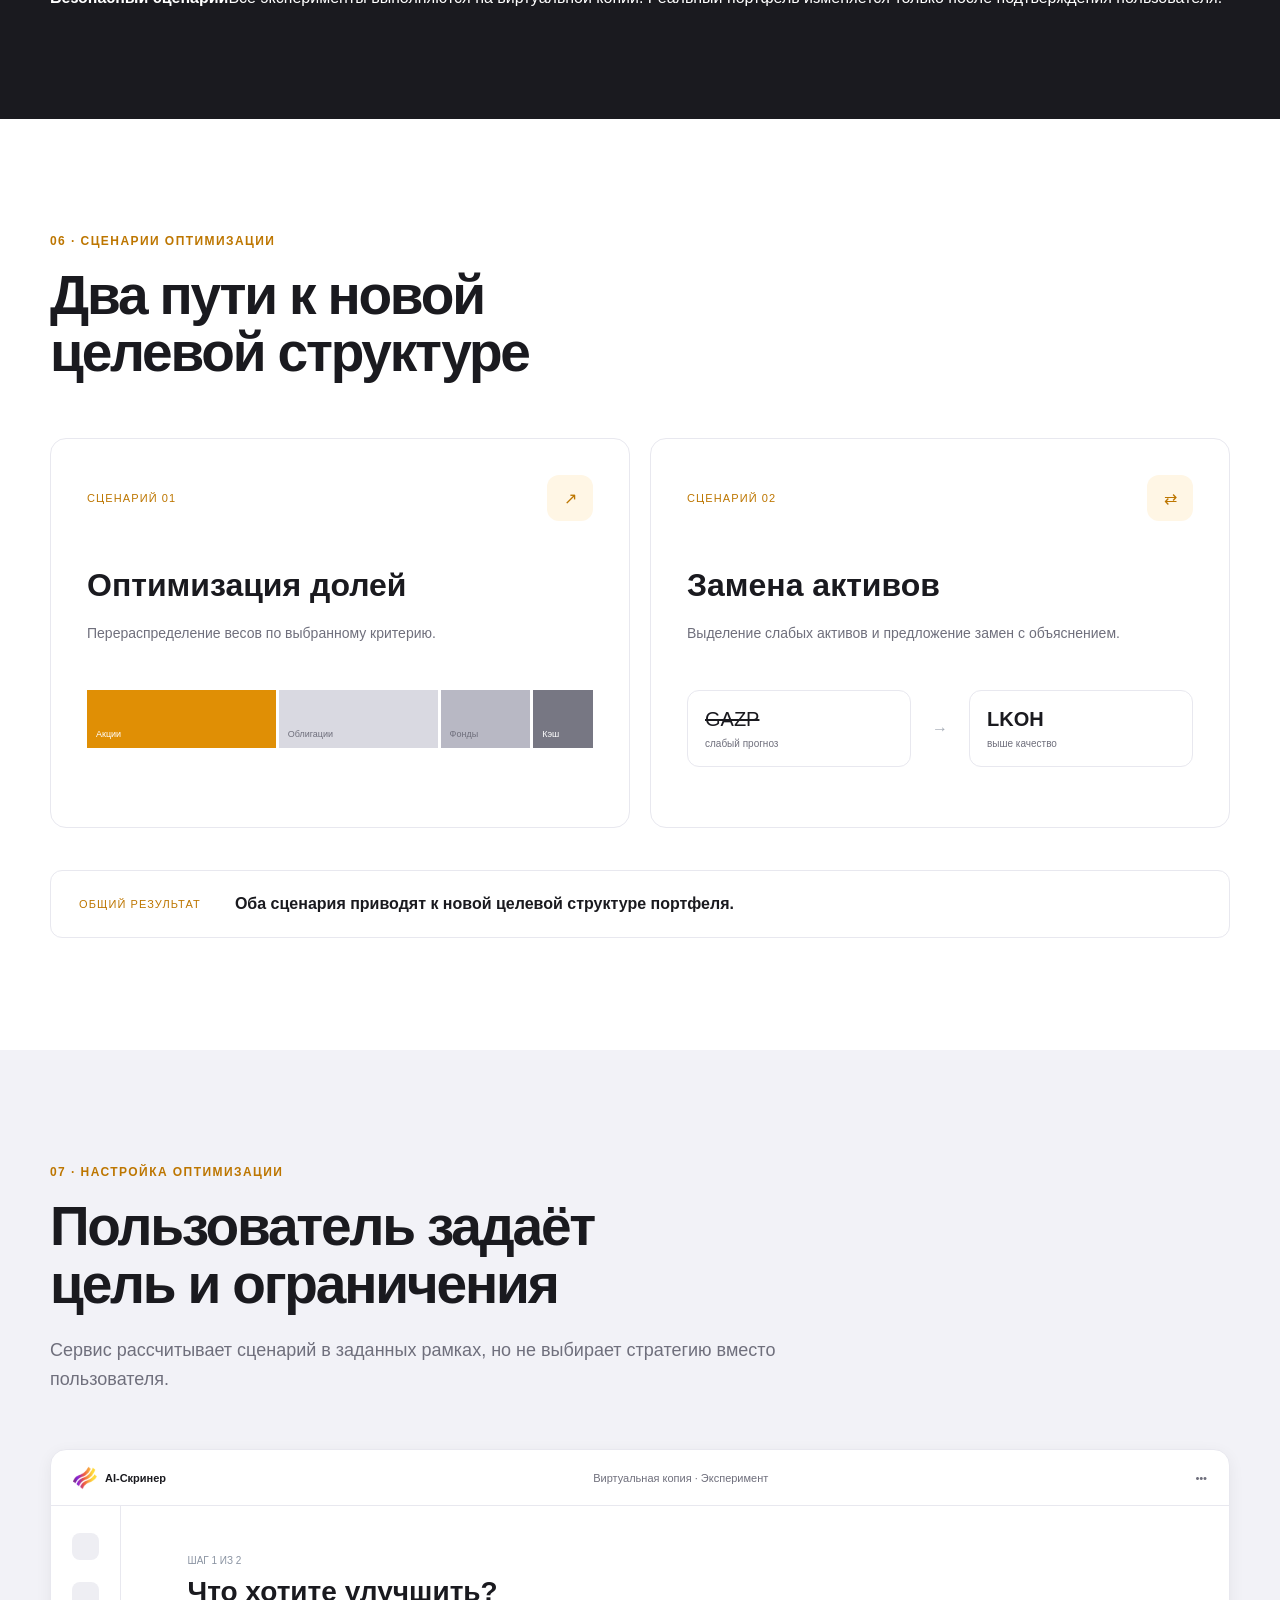
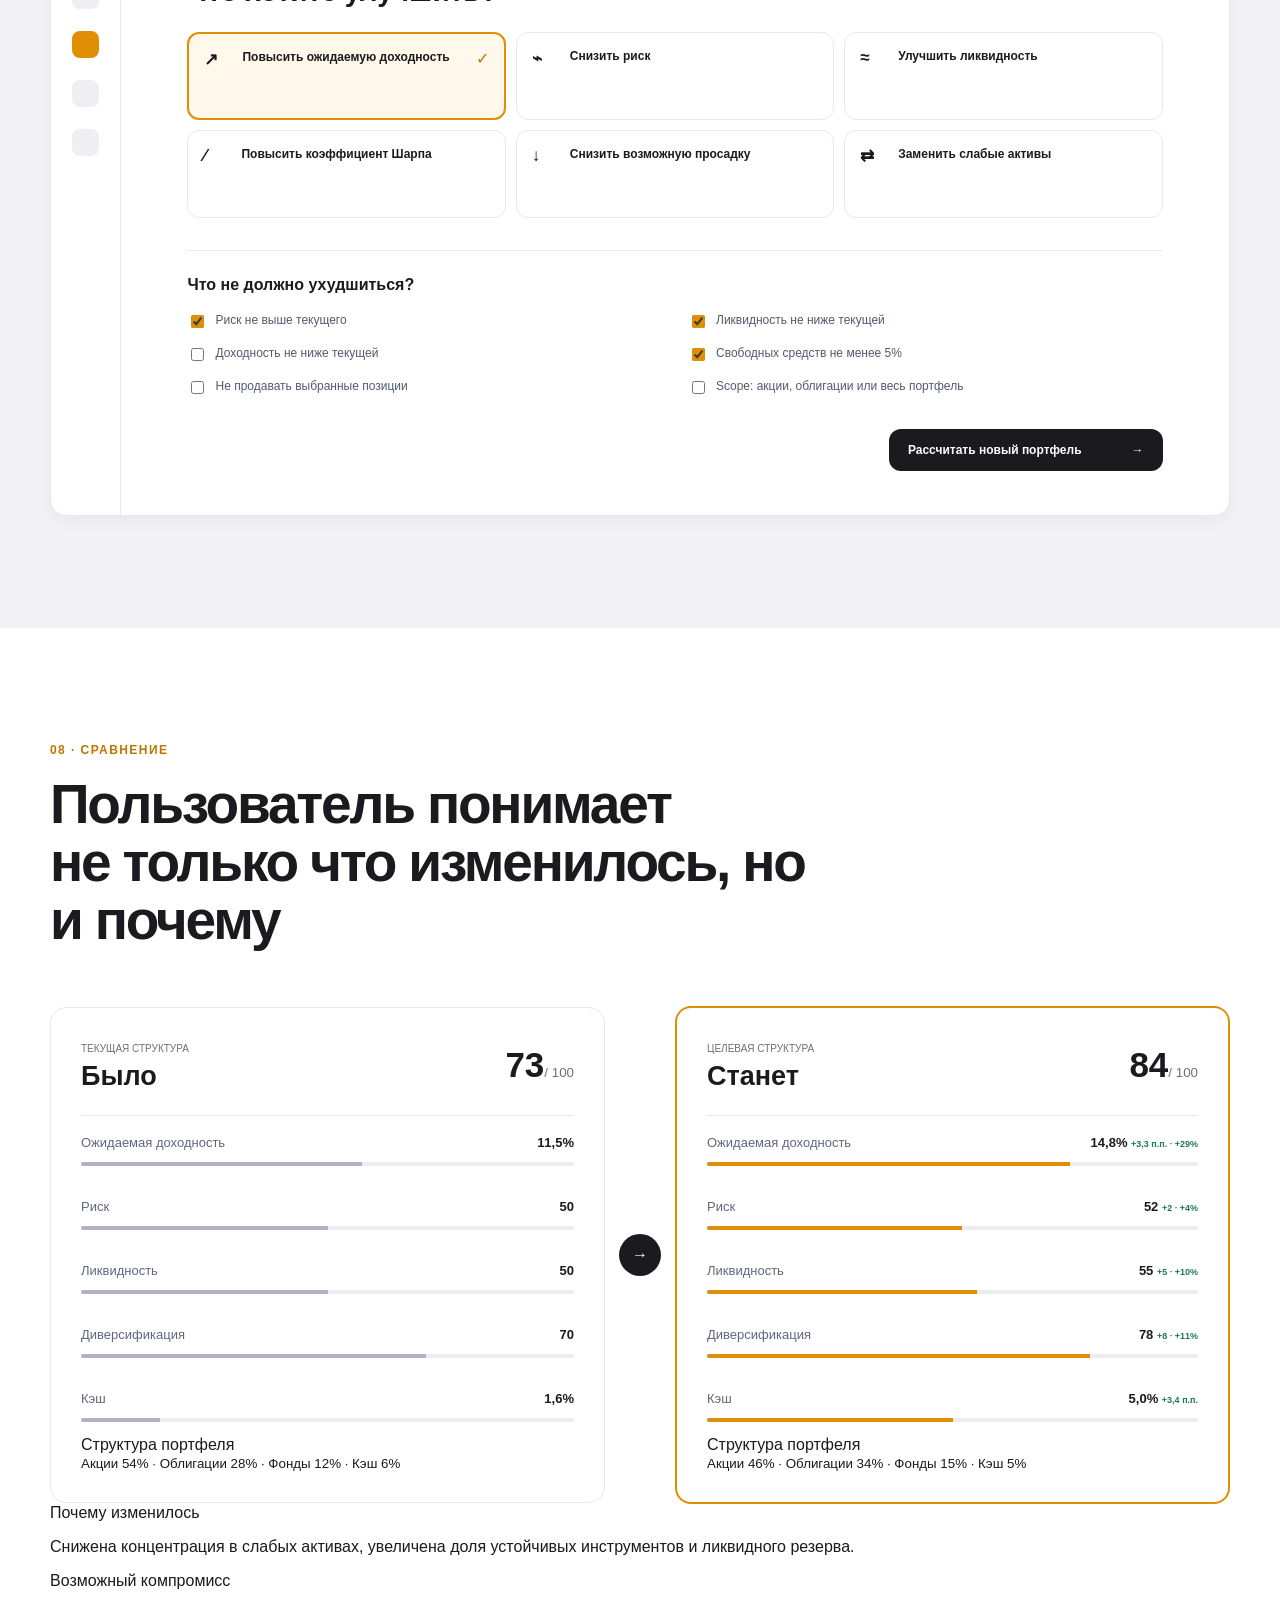
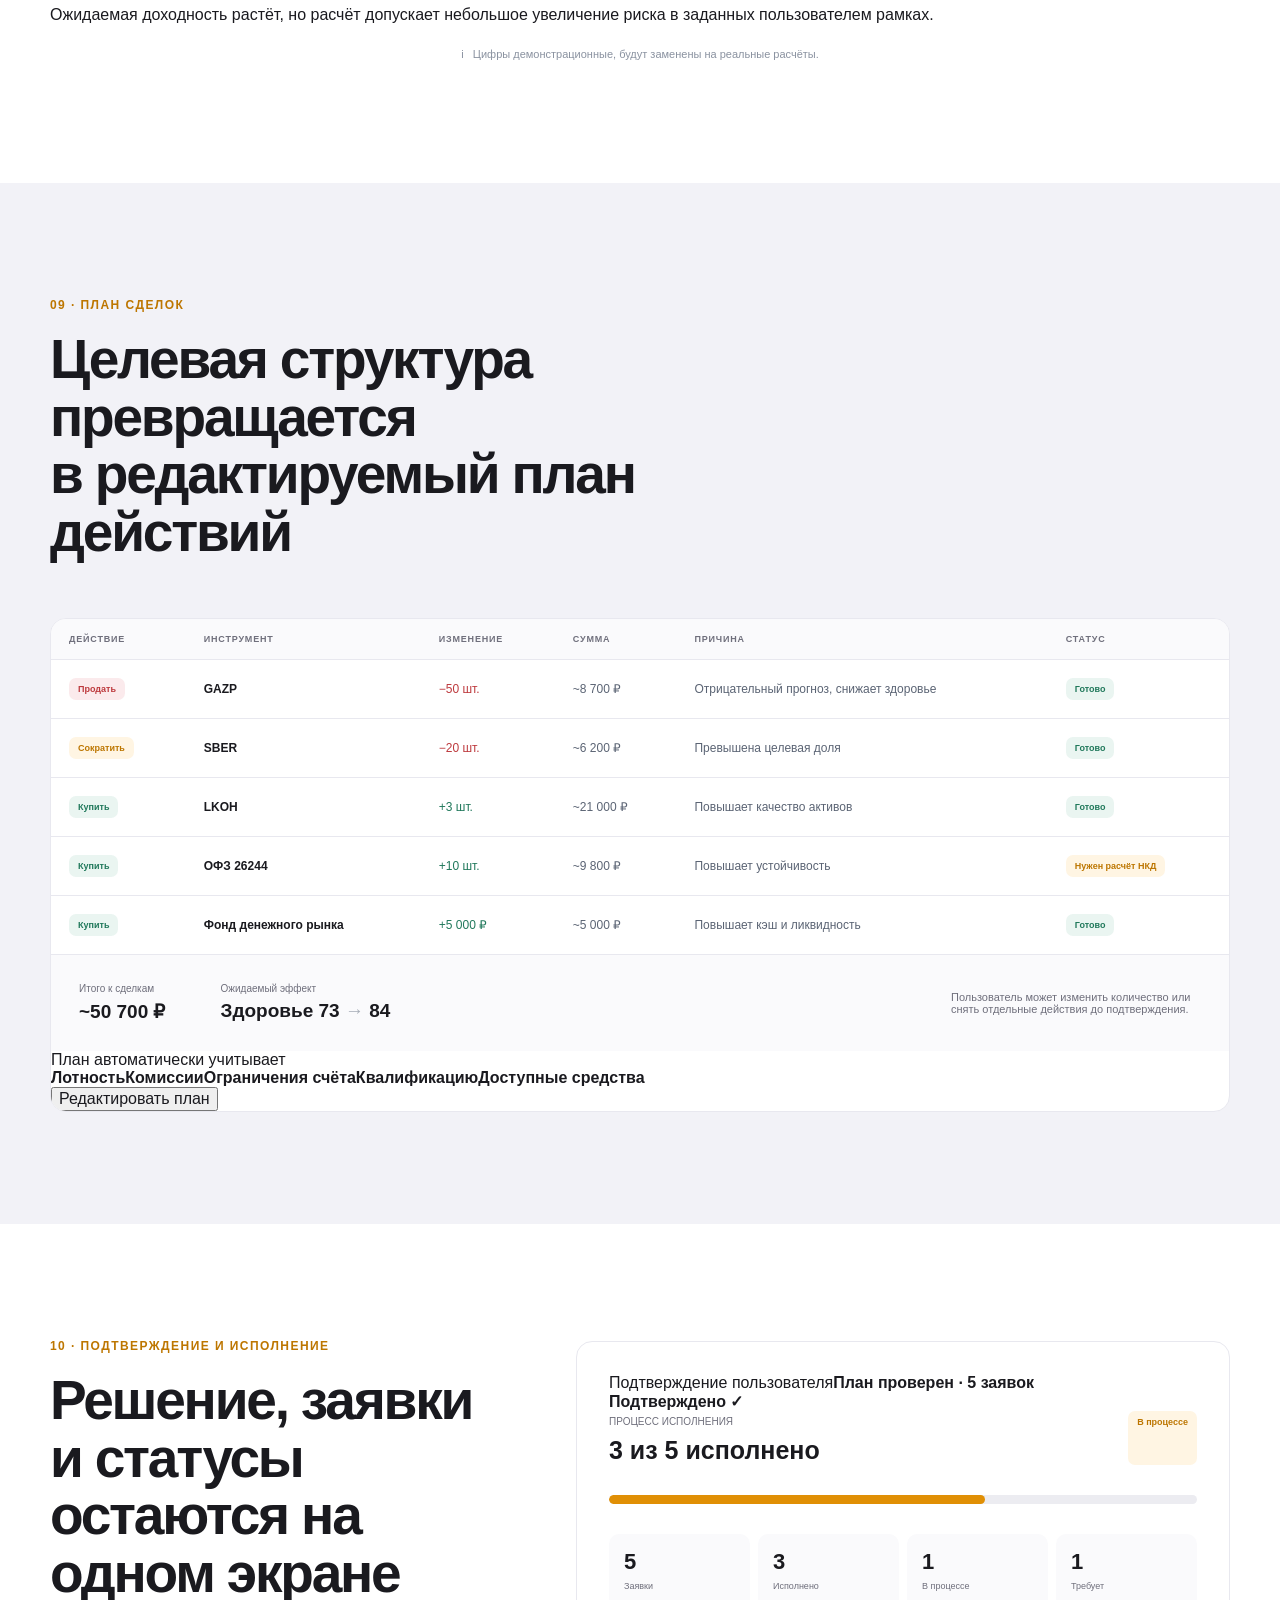
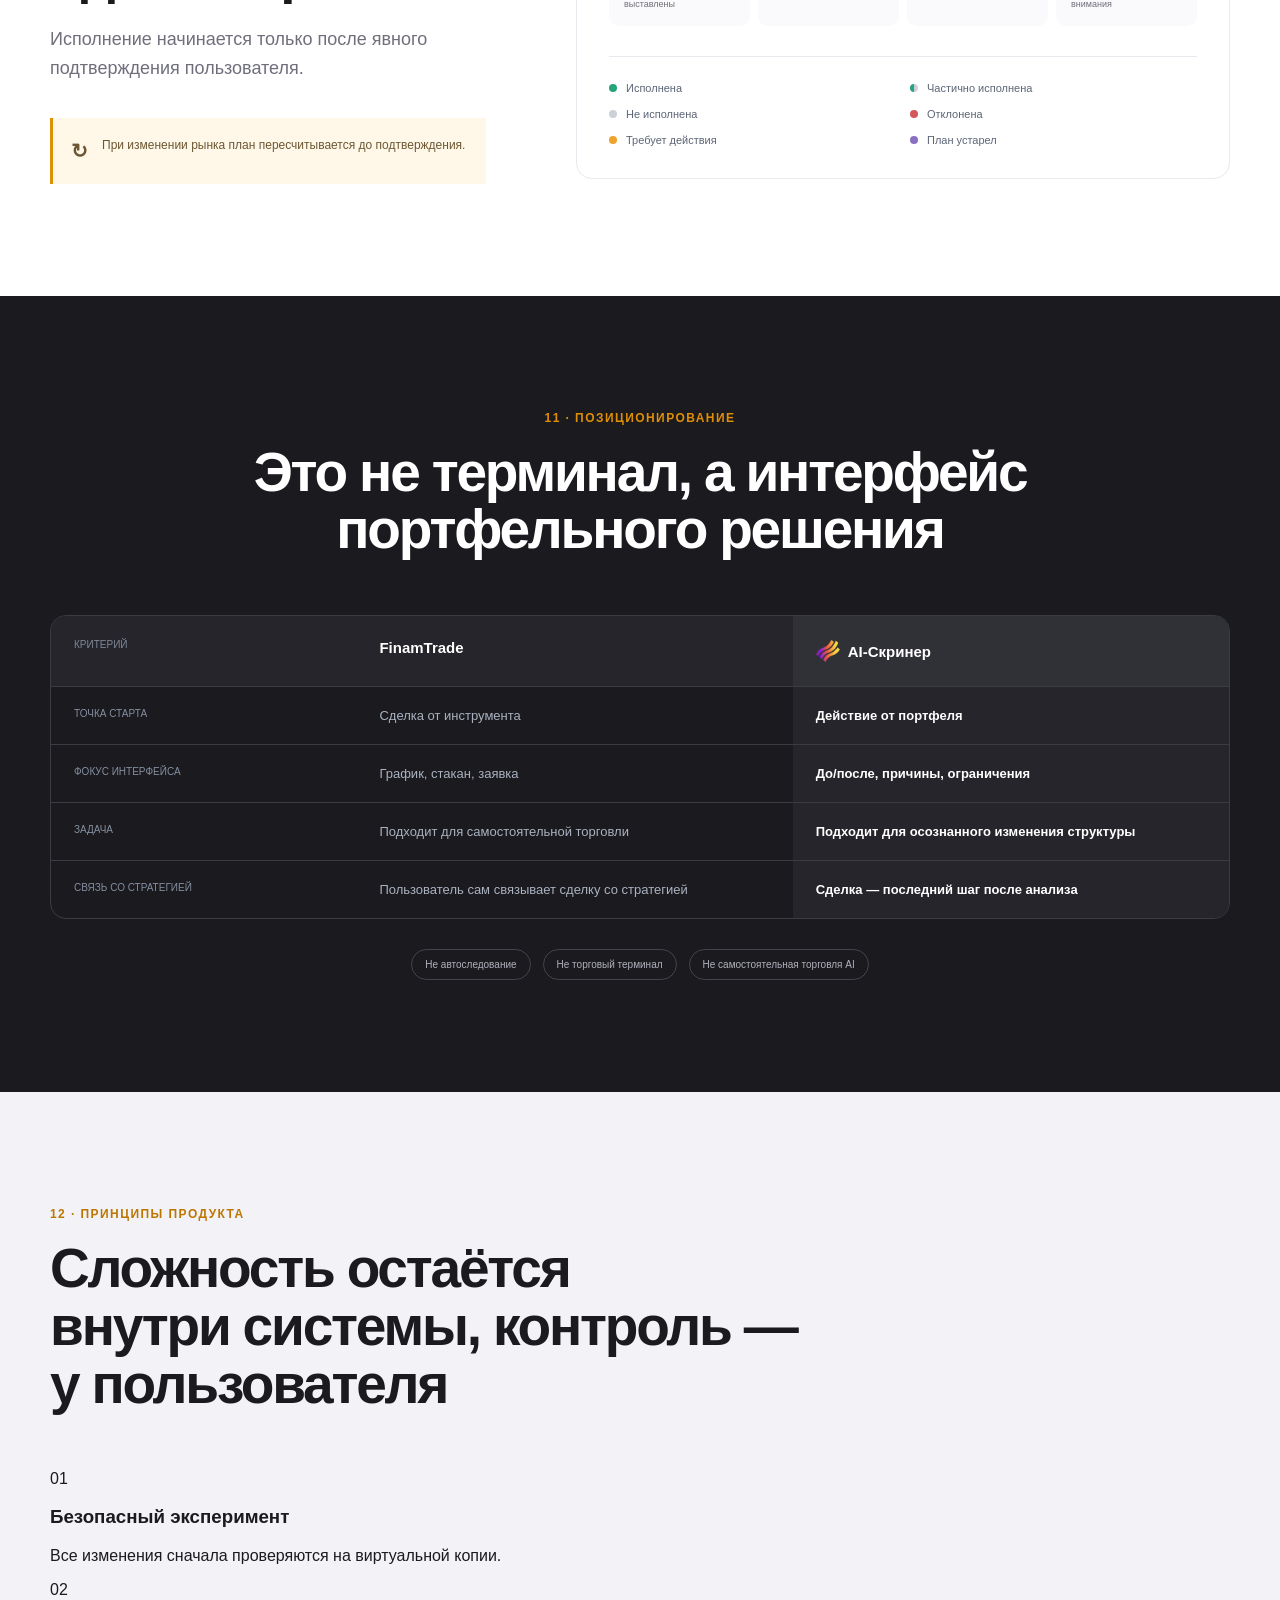
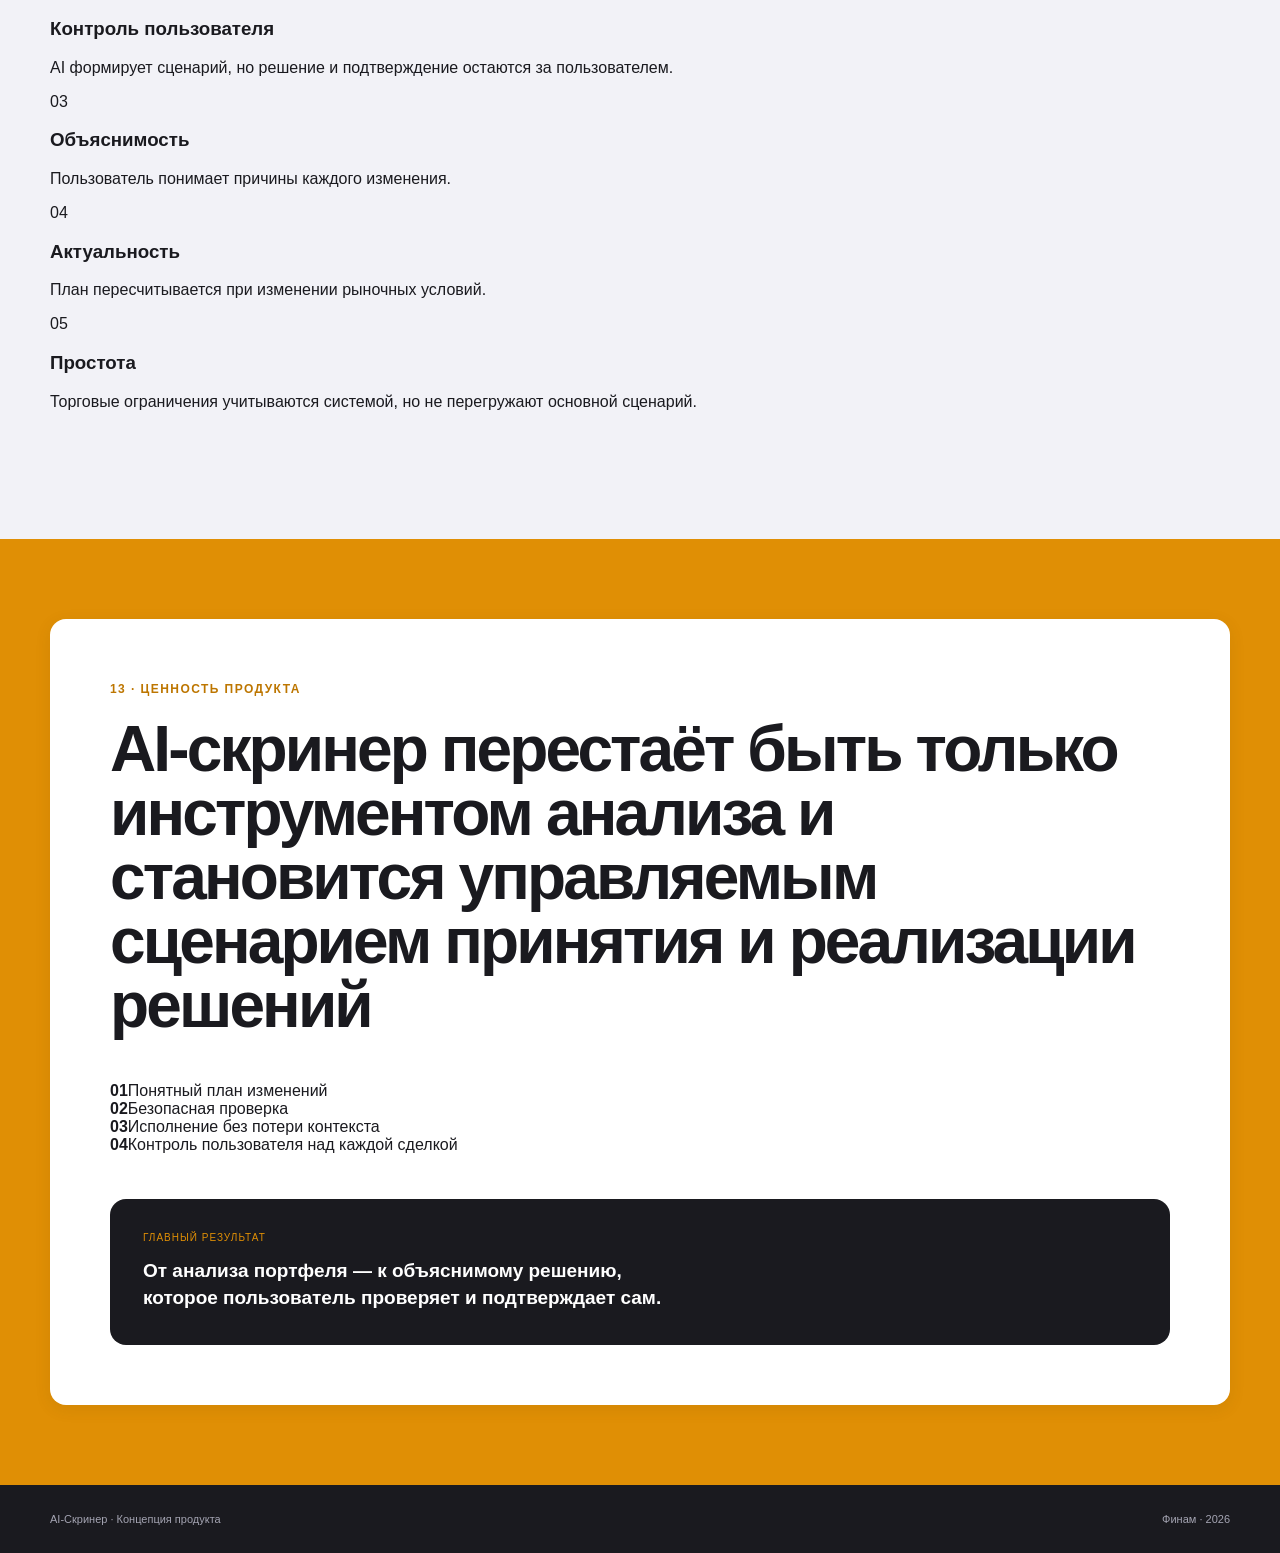
==== commit 1dba26ec: "Add files via upload" ====
--- a/index.html
+++ b/index.html
@@ -17,8 +17,8 @@
       <a href="#problem">Проблема</a>
       <a href="#scenario">Сценарий</a>
       <a href="#solution">Решение</a>
+      <a href="#principles">Принципы</a>
       <a href="#value">Ценность</a>
-      <a href="#mvp">MVP</a>
     </nav>
     <button class="nav-toggle" type="button" aria-label="Открыть меню" aria-expanded="false"><span></span><span></span></button>
   </header>
@@ -28,12 +28,11 @@
       <div class="hero-glow" aria-hidden="true"></div>
       <div class="container hero-grid">
         <div>
-          <span class="eyebrow"><i></i> Concept approval · AI-Скринер</span>
           <h1>Оптимизация и<br><span>синхронизация</span> портфеля</h1>
-          <p class="hero-copy">Позволяет пользователю составить эффективный портфель в соответствие с его целями или ребалансировать существующий.</p>
+          <p class="hero-copy">Продукт, который связывает аналитику, оптимизацию, эксперимент и реальные сделки в один управляемый сценарий.</p>
           <div class="hero-actions">
             <a class="button button-primary" href="#scenario">Посмотреть сценарий <span>↓</span></a>
-            <a class="button button-secondary" href="#mvp">MVP</a>
+            <a class="button button-secondary" href="#idea">Концепция</a>
           </div>
         </div>
         <div class="hero-visual card" aria-label="Схема перехода от анализа к сделкам">
@@ -47,13 +46,18 @@
         </div>
       </div>
       <div class="container">
-        <div class="formula"><span>Анализ</span><i>→</i><span>Эксперимент</span><i>→</i><span>Новая структура</span><i>→</i><span>План изменений</span><i>→</i><span>Сделки</span></div>
+        <div class="formula"><span>Аналитика</span><i>→</i><span>Оптимизация</span><i>→</i><span>Эксперимент</span><i>→</i><span>Подтверждение</span><i>→</i><span>Сделки</span></div>
       </div>
     </section>
 
     <section class="section" id="problem">
       <div class="container">
-        <header class="section-head"><span class="section-number">01 · ПРОБЛЕМА</span><h2>Где сегодня обрывается пользовательский сценарий</h2><p>Сегодня в продукте есть два сильных инструмента, но они не замыкаются в единый пользовательский сценарий.<br><br>1. Есть анализ реального портфеля, но нет понятного пути к его улучшению.<br>2. Есть конструктор виртуального портфеля, но нет простого перехода от эксперимента к реальным действиям.</p></header>
+        <header class="section-head"><span class="section-number">01 · Проблема</span><h2>Где сегодня обрывается пользовательский сценарий</h2><p>Сегодня в продукте есть два сильных инструмента, но они не замыкаются в единый пользовательский сценарий.</p></header>
+        <div class="gap-grid" aria-label="Текущие продуктовые возможности и их разрывы">
+          <article><span>Реальный портфель</span><strong>Есть анализ реального портфеля, но нет понятного пути к его улучшению.</strong></article>
+          <article><span>Виртуальный портфель</span><strong>Есть конструктор виртуального портфеля, но нет простого перехода от эксперимента к реальным действиям.</strong></article>
+        </div>
+        <p class="consequence-label">Последствия для пользователя</p>
         <div class="problem-grid">
           <article class="problem-card"><span>01</span><div class="icon icon-pulse">⌁</div><h3>Есть диагноз, нет плана</h3><p>Пользователь видит здоровье портфеля, прогнозы, сильные и слабые стороны, но не понимает, какие действия помогут улучшить результат.</p></article>
           <article class="problem-card"><span>02</span><div class="icon">◇</div><h3>Эксперимент обрывается</h3><p>Виртуальный портфель помогает проверить инвестиционную идею, но не переводит пользователя к реальным действиям.</p></article>
@@ -63,58 +67,73 @@
       </div>
     </section>
 
-    <section class="section section-tint" id="idea">
-      <div class="container">
-        <header class="section-head centered"><span class="section-number">02 · Идея</span><h2>AI-скринер становится полноценным экспериментально-аналитическим инструментом ребалансировки портфеля</h2><p>Фича связывает аналитику портфеля, оптимизацию, виртуальные эксперименты и реальные сделки в один управляемый сценарий. Пользователь сам задаёт цель и ограничения, видит новую структуру, проверяет эффект и подтверждает действия.</p></header>
-        <div class="flow" aria-label="Сценарий новой фичи">
-          <div class="flow-step active"><b>01</b><span>Текущий<br>портфель</span></div><i>→</i>
+    <section class="section section-tint" id="transition">
+      <div class="container">
+        <header class="section-head"><span class="section-number">02 · Что должно измениться</span><h2>Замкнуть разрыв между<br>пониманием и действием</h2><p>Каждая точка обрыва превращается в понятный следующий шаг.</p></header>
+        <div class="change-list">
+          <article><div><span>Сейчас</span><strong>Есть диагноз, нет плана</strong></div><i>→</i><div><span>После решения</span><strong>Пользователь получает конкретный план: что купить или продать, сколько и почему.</strong></div></article>
+          <article><div><span>Сейчас</span><strong>Эксперимент обрывается</strong></div><i>→</i><div><span>После решения</span><strong>Виртуальный портфель доводит пользователя до реального применения.</strong></div></article>
+          <article><div><span>Сейчас</span><strong>Контекст теряется</strong></div><i>→</i><div><span>После решения</span><strong>Сделки исполняются в том же аналитическом контексте.</strong></div></article>
+          <article><div><span>Сейчас</span><strong>Много ручной работы</strong></div><i>→</i><div><span>После решения</span><strong>План формируется с учётом счёта, лотов и ограничений.</strong></div></article>
+        </div>
+      </div>
+    </section>
+
+    <section class="section" id="idea">
+      <div class="container">
+        <header class="section-head centered"><span class="section-number">03 · Продуктовая концепция</span><h2>Один непрерывный сценарий — от понимания состояния портфеля до исполнения изменений</h2><p>Аналитика, эксперимент и сделки остаются частями одного решения, а не отдельными пользовательскими задачами.</p></header>
+        <div class="flow concept-flow" aria-label="Сценарий новой фичи">
+          <div class="flow-step active"><b>01</b><span>Анализ</span></div><i>→</i>
           <div class="flow-step"><b>02</b><span>Виртуальная<br>копия</span></div><i>→</i>
-          <div class="flow-step"><b>03</b><span>Оптимизация</span></div><i>→</i>
-          <div class="flow-step"><b>04</b><span>Новый<br>портфель</span></div><i>→</i>
-          <div class="flow-step"><b>05</b><span>План<br>изменений</span></div><i>→</i>
-          <div class="flow-step final"><b>06</b><span>Синхронизация</span></div>
-        </div>
-        <div class="principle"><span>Ключевой принцип</span><strong>AI помогает принять решение. Сделки всегда подтверждает пользователь.</strong></div>
+          <div class="flow-step"><b>03</b><span>Настройка<br>оптимизации</span></div><i>→</i>
+          <div class="flow-step"><b>04</b><span>Сравнение<br>«Было / стало»</span></div><i>→</i>
+          <div class="flow-step"><b>05</b><span>План<br>сделок</span></div><i>→</i>
+          <div class="flow-step"><b>06</b><span>Подтверждение</span></div><i>→</i>
+          <div class="flow-step final"><b>07</b><span>Исполнение</span></div>
+        </div>
       </div>
     </section>
 
     <section class="section" id="audience">
       <div class="container">
-        <header class="section-head"><span class="section-number">03 · Для кого</span><h2>Три сценария входа,<br>одна точка назначения</h2></header>
+        <header class="section-head"><span class="section-number">04 · Для кого</span><h2>Три типа пользователей,<br>один управляемый сценарий</h2></header>
         <div class="three-grid">
-          <article class="audience-card"><div class="avatar">01</div><h3>Клиент с реальным портфелем</h3><p>Хочет понять, что улучшить, безопасно проверить изменения и применить их к реальному счёту.</p><span class="tag">От анализа к действию</span></article>
-          <article class="audience-card"><div class="avatar">02</div><h3>Пользователь виртуального портфеля</h3><p>Собрал стратегию без риска и хочет повторить её реальными деньгами.</p><span class="tag">От теста к реализации</span></article>
-          <article class="audience-card"><div class="avatar">03</div><h3>Продвинутый инвестор</h3><p>Хочет задавать критерии, ограничения и работать с портфелем как с системой.</p><span class="tag">От идеи к системе</span></article>
+          <article class="audience-card"><div class="avatar">01</div><h3>Продвинутый инвестор / квант</h3><p>Задаёт собственные критерии и ограничения, применяет свои идеи и работает с портфелем как с системой.</p><span class="tag">От идеи к системе</span></article>
+          <article class="audience-card"><div class="avatar">02</div><h3>Клиент с реальным портфелем</h3><p>Хочет улучшить структуру, безопасно проверить изменения и применить их к счёту.</p><span class="tag">От анализа к действию</span></article>
+          <article class="audience-card"><div class="avatar">03</div><h3>Пользователь виртуального портфеля</h3><p>Проверил стратегию без риска и хочет перенести её в реальный портфель.</p><span class="tag">От теста к реализации</span></article>
         </div>
       </div>
     </section>
 
     <section class="section dark-section" id="scenario">
       <div class="container">
-        <header class="section-head section-head-row"><div><span class="section-number">04 · Ключевой сценарий</span><h2>Основной CJM: от текущего<br>портфеля к синхронизации</h2></div><div class="segmented" role="group" aria-label="Тип сценария"><button class="active" data-mode="real">Реальный портфель</button><button data-mode="virtual">Виртуальный портфель</button><button data-mode="quant">Квант</button></div></header>
-        <div class="timeline" data-timeline data-timeline-default>
-          <article><b>01</b><div><span class="question">Где я сейчас?</span><h3 data-real="Открывает реальный портфель" data-virtual="Открывает виртуальный портфель">Открывает реальный портфель</h3><p data-real="Интерфейс показывает состав, счёт и актуальные показатели." data-virtual="Интерфейс показывает собранную стратегию и её показатели.">Интерфейс показывает состав, счёт и актуальные показатели.</p></div></article>
-          <article><b>02</b><div><span class="question">Что не так?</span><h3>Видит здоровье и слабые стороны</h3><p>Скринер объясняет ключевые риски и точки улучшения.</p></div></article>
-          <article><b>03</b><div><span class="question" data-real="Как проверить без риска?" data-virtual="Как подготовить к реализации?">Как проверить без риска?</span><h3 data-real="Создаёт виртуальную копию" data-virtual="Создаёт рабочую копию">Создаёт виртуальную копию</h3><p>Изменения не затрагивают активы, пока пользователь не подтвердит план.</p></div></article>
-          <article><b>04</b><div><span class="question">Что хочу улучшить?</span><h3>Выбирает цель и ограничения</h3><p>Доходность, риск, ликвидность, просадка и неизменяемые позиции.</p></div></article>
-          <article><b>05</b><div><span class="question">Как выглядит решение?</span><h3>Получает новую структуру</h3><p>Скринер рассчитывает целевые доли и объясняет изменения.</p></div></article>
-          <article><b>06</b><div><span class="question">Стало ли лучше?</span><h3>Сравнивает портфели</h3><p>Видит показатели до и после, причины и возможные компромиссы.</p></div></article>
-          <article><b>07</b><div><span class="question">Готов применить?</span><h3>Подтверждает план изменений</h3><p>Пользователь проверяет действия и запускает синхронизацию.</p></div></article>
+        <header class="section-head section-head-row"><div><span class="section-number">05 · Пользовательский путь</span><h2>Два входа ведут в один<br>сквозной сценарий</h2></div><div class="segmented" role="group" aria-label="Тип сценария"><button class="active" data-mode="real">Реальный портфель</button><button data-mode="virtual">Виртуальный портфель</button><button data-mode="quant">Квант</button></div></header>
+        <div class="timeline timeline-journey" data-timeline data-timeline-default>
+          <article><b>01</b><div><span class="question">Точка входа</span><h3 data-real="Реальный портфель" data-virtual="Виртуальный портфель">Реальный портфель</h3><p data-real="Пользователь начинает с действующей структуры и счёта." data-virtual="Пользователь начинает с проверенной без риска стратегии.">Пользователь начинает с действующей структуры и счёта.</p></div></article>
+          <article><b>02</b><div><span class="question">Понимание</span><h3>Анализ состояния</h3><p>Здоровье, риски, прогнозы и точки улучшения.</p></div></article>
+          <article><b>03</b><div><span class="question">Без риска</span><h3>Виртуальная копия</h3><p>Рабочее пространство для всех экспериментов.</p></div></article>
+          <article><b>04</b><div><span class="question">Рамки</span><h3>Цель и ограничения</h3><p>Пользователь определяет критерии решения.</p></div></article>
+          <article><b>05</b><div><span class="question">Расчёт</span><h3>Оптимизация</h3><p>Скринер формирует целевую структуру.</p></div></article>
+          <article><b>06</b><div><span class="question">Проверка</span><h3>«Было / стало»</h3><p>Метрики, причины и компромиссы до сделок.</p></div></article>
+          <article><b>07</b><div><span class="question">Действия</span><h3>План сделок</h3><p>Что купить или продать, сколько и почему.</p></div></article>
+          <article><b>08</b><div><span class="question">Контроль</span><h3>Подтверждение</h3><p>Пользователь проверяет и редактирует план.</p></div></article>
+          <article><b>09</b><div><span class="question">Результат</span><h3>Исполнение</h3><p>Заявки и контроль статусов на одном экране.</p></div></article>
         </div>
         <div class="timeline timeline-quant" data-timeline-quant hidden>
           <article><b>01</b><div><span class="question">Как встроить в свой процесс?</span><h3>Настраивает n8n под свои нужды</h3><p>Использует MCP Скринера и собирает собственный workflow работы с портфелем.</p></div></article>
           <article><b>02</b><div><span class="question">Чем дополнить модель?</span><h3>Добавляет свою аналитику</h3><p>Например, подключает анализ новостного фона и другие внешние источники данных.</p></div></article>
           <article><b>03</b><div><span class="question">Как автоматизировать процесс?</span><h3>Устанавливает расписание</h3><p>Автоматизирует запуск анализа и ребалансировку портфеля.</p></div></article>
         </div>
+        <div class="journey-note"><b>Безопасный сценарий</b><span>Все эксперименты выполняются на виртуальной копии. Реальный портфель изменяется только после подтверждения пользователя.</span></div>
       </div>
     </section>
 
     <section class="section" id="solution">
       <div class="container">
-        <header class="section-head"><span class="section-number">05 · Два сценария работы</span><h2>Два пути к новой<br>целевой структуре</h2></header>
+        <header class="section-head"><span class="section-number">06 · Сценарии оптимизации</span><h2>Два пути к новой<br>целевой структуре</h2></header>
         <div class="scenario-grid">
-          <article class="scenario-card"><div class="scenario-top"><span>Сценарий 01</span><i>↗</i></div><h3>Оптимизация долей</h3><p>Пользователь меняет веса активов внутри портфеля по выбранному критерию: доходность, риск, ликвидность, Шарп, просадка, инвестиционная привлекательность.</p><div class="allocation"><span style="--w:38%">Акции</span><span style="--w:32%">Облигации</span><span style="--w:18%">Фонды</span><span style="--w:12%">Кэш</span></div></article>
-          <article class="scenario-card"><div class="scenario-top"><span>Сценарий 02</span><i>⇄</i></div><h3>Замена активов</h3><p>Пользователь выбирает цель замены и ограничения, а Скринер выделяет слабые активы и предлагает возможные замены.</p><div class="swap"><div><s>GAZP</s><small>слабый прогноз</small></div><i>→</i><div><b>LKOH</b><small>выше качество</small></div></div></article>
+          <article class="scenario-card"><div class="scenario-top"><span>Сценарий 01</span><i>↗</i></div><h3>Оптимизация долей</h3><p>Перераспределение весов по выбранному критерию.</p><div class="allocation"><span style="--w:38%">Акции</span><span style="--w:32%">Облигации</span><span style="--w:18%">Фонды</span><span style="--w:12%">Кэш</span></div></article>
+          <article class="scenario-card"><div class="scenario-top"><span>Сценарий 02</span><i>⇄</i></div><h3>Замена активов</h3><p>Выделение слабых активов и предложение замен с объяснением.</p><div class="swap"><div><s>GAZP</s><small>слабый прогноз</small></div><i>→</i><div><b>LKOH</b><small>выше качество</small></div></div></article>
         </div>
         <div class="shared-result"><span>Общий результат</span><strong>Оба сценария приводят к новой целевой структуре портфеля.</strong></div>
       </div>
@@ -122,7 +141,7 @@
 
     <section class="section section-tint" id="settings">
       <div class="container">
-        <header class="section-head"><span class="section-number">06 · Настройка оптимизации</span><h2>Пользователь задаёт<br>цель и ограничения</h2><p>Скринер не выбирает стратегию вместо пользователя — он рассчитывает сценарий в заданных рамках.</p></header>
+        <header class="section-head"><span class="section-number">07 · Настройка оптимизации</span><h2>Пользователь задаёт<br>цель и ограничения</h2><p>Сервис рассчитывает сценарий в заданных рамках, но не выбирает стратегию вместо пользователя.</p></header>
         <div class="mockup">
           <div class="mockup-bar"><div class="mock-brand"><span><img src="assets/finam-logo.ico" alt=""></span> AI-Скринер</div><span>Виртуальная копия · Эксперимент</span><i>•••</i></div>
           <div class="mockup-body">
@@ -131,7 +150,7 @@
               <span class="mock-step">Шаг 1 из 2</span><h3>Что хотите улучшить?</h3><div class="goal-grid">
                 <button class="selected"><b>↗</b><span>Повысить ожидаемую доходность</span><i>✓</i></button><button><b>⌁</b><span>Снизить риск</span></button><button><b>≈</b><span>Улучшить ликвидность</span></button><button><b>∕</b><span>Повысить коэффициент Шарпа</span></button><button><b>↓</b><span>Снизить возможную просадку</span></button><button><b>⇄</b><span>Заменить слабые активы</span></button>
               </div>
-              <div class="constraints"><h4>Что не должно ухудшиться?</h4><div class="check-grid"><label><input type="checkbox" checked> <span>Риск не выше текущего</span></label><label><input type="checkbox" checked> <span>Ликвидность не ниже текущей</span></label><label><input type="checkbox"> <span>Ожидаемая доходность не ниже текущей</span></label><label><input type="checkbox" checked> <span>Кэш не ниже 5%</span></label><label><input type="checkbox"> <span>Не продавать выбранные бумаги</span></label><label><input type="checkbox"> <span>Оптимизировать только акции / облигации / весь портфель</span></label></div></div>
+              <div class="constraints"><h4>Что не должно ухудшиться?</h4><div class="check-grid"><label><input type="checkbox" checked> <span>Риск не выше текущего</span></label><label><input type="checkbox" checked> <span>Ликвидность не ниже текущей</span></label><label><input type="checkbox"> <span>Доходность не ниже текущей</span></label><label><input type="checkbox" checked> <span>Свободных средств не менее 5%</span></label><label><input type="checkbox"> <span>Не продавать выбранные позиции</span></label><label><input type="checkbox"> <span>Scope: акции, облигации или весь портфель</span></label></div></div>
               <button class="calculate">Рассчитать новый портфель <span>→</span></button>
             </div>
           </div>
@@ -141,77 +160,65 @@
 
     <section class="section" id="comparison">
       <div class="container">
-        <header class="section-head"><span class="section-number">07 · Сравнение</span><h2>Перед сделками пользователь<br>видит, что изменится</h2></header>
+        <header class="section-head"><span class="section-number">08 · Сравнение</span><h2>Пользователь понимает<br>не только что изменилось, но и почему</h2></header>
         <div class="compare-wrap">
           <article class="metrics before"><header><div><span>Текущая структура</span><h3>Было</h3></div><div class="health"><b>73</b><small>/ 100</small></div></header><div class="metric-list">
             <div><span>Ожидаемая доходность</span><b>11,5%</b><i style="--value:57%"></i></div><div><span>Риск</span><b>50</b><i style="--value:50%"></i></div><div><span>Ликвидность</span><b>50</b><i style="--value:50%"></i></div><div><span>Диверсификация</span><b>70</b><i style="--value:70%"></i></div><div><span>Кэш</span><b>1,6%</b><i style="--value:16%"></i></div>
-          </div></article>
+          </div><div class="structure-preview"><span>Структура портфеля</span><div><i style="--w:54%"></i><i style="--w:28%"></i><i style="--w:12%"></i><i style="--w:6%"></i></div><small>Акции 54% · Облигации 28% · Фонды 12% · Кэш 6%</small></div></article>
           <div class="compare-arrow">→</div>
           <article class="metrics after"><header><div><span>Целевая структура</span><h3>Станет</h3></div><div class="health"><b>84</b><small>/ 100</small></div></header><div class="metric-list">
-            <div><span>Ожидаемая доходность</span><b>14,8% <em>+3,3 п.п.</em></b><i style="--value:74%"></i></div><div><span>Риск</span><b>52 <em>+2</em></b><i style="--value:52%"></i></div><div><span>Ликвидность</span><b>55 <em>+5</em></b><i style="--value:55%"></i></div><div><span>Диверсификация</span><b>78 <em>+8</em></b><i style="--value:78%"></i></div><div><span>Кэш</span><b>5,0% <em>+3,4 п.п.</em></b><i style="--value:50%"></i></div>
-          </div></article>
-        </div>
+            <div><span>Ожидаемая доходность</span><b>14,8% <em>+3,3 п.п. · +29%</em></b><i style="--value:74%"></i></div><div><span>Риск</span><b>52 <em>+2 · +4%</em></b><i style="--value:52%"></i></div><div><span>Ликвидность</span><b>55 <em>+5 · +10%</em></b><i style="--value:55%"></i></div><div><span>Диверсификация</span><b>78 <em>+8 · +11%</em></b><i style="--value:78%"></i></div><div><span>Кэш</span><b>5,0% <em>+3,4 п.п.</em></b><i style="--value:50%"></i></div>
+          </div><div class="structure-preview"><span>Структура портфеля</span><div><i style="--w:46%"></i><i style="--w:34%"></i><i style="--w:15%"></i><i style="--w:5%"></i></div><small>Акции 46% · Облигации 34% · Фонды 15% · Кэш 5%</small></div></article>
+        </div>
+        <div class="explanation-grid"><article><span>Почему изменилось</span><p>Снижена концентрация в слабых активах, увеличена доля устойчивых инструментов и ликвидного резерва.</p></article><article><span>Возможный компромисс</span><p>Ожидаемая доходность растёт, но расчёт допускает небольшое увеличение риска в заданных пользователем рамках.</p></article></div>
         <p class="demo-note">i&nbsp;&nbsp; Цифры демонстрационные, будут заменены на реальные расчёты.</p>
       </div>
     </section>
 
     <section class="section section-tint" id="plan">
       <div class="container">
-        <header class="section-head"><span class="section-number">08 · План изменений</span><h2>Новая структура превращается<br>в конкретный план действий</h2></header>
+        <header class="section-head"><span class="section-number">09 · План сделок</span><h2>Целевая структура превращается<br>в редактируемый план действий</h2></header>
         <div class="table-card"><div class="table-scroll"><table><thead><tr><th>Действие</th><th>Инструмент</th><th>Изменение</th><th>Сумма</th><th>Причина</th><th>Статус</th></tr></thead><tbody>
           <tr><td><span class="action sell">Продать</span></td><td><b>GAZP</b></td><td class="negative">−50 шт.</td><td>~8 700 ₽</td><td>Отрицательный прогноз, снижает здоровье</td><td><span class="status ready">Готово</span></td></tr>
           <tr><td><span class="action reduce">Сократить</span></td><td><b>SBER</b></td><td class="negative">−20 шт.</td><td>~6 200 ₽</td><td>Превышена целевая доля</td><td><span class="status ready">Готово</span></td></tr>
           <tr><td><span class="action buy">Купить</span></td><td><b>LKOH</b></td><td class="positive">+3 шт.</td><td>~21 000 ₽</td><td>Повышает качество активов</td><td><span class="status ready">Готово</span></td></tr>
           <tr><td><span class="action buy">Купить</span></td><td><b>ОФЗ 26244</b></td><td class="positive">+10 шт.</td><td>~9 800 ₽</td><td>Повышает устойчивость</td><td><span class="status attention">Нужен расчёт НКД</span></td></tr>
           <tr><td><span class="action buy">Купить</span></td><td><b>Фонд денежного рынка</b></td><td class="positive">+5 000 ₽</td><td>~5 000 ₽</td><td>Повышает кэш и ликвидность</td><td><span class="status ready">Готово</span></td></tr>
-        </tbody></table></div><footer><div><span>Итого к сделкам</span><strong>~50 700 ₽</strong></div><div><span>Ожидаемый эффект</span><strong>Здоровье 73 <i>→</i> 84</strong></div><p>Пользователь может снять отдельные действия перед подтверждением.</p></footer></div>
+        </tbody></table></div><footer><div><span>Итого к сделкам</span><strong>~50 700 ₽</strong></div><div><span>Ожидаемый эффект</span><strong>Здоровье 73 <i>→</i> 84</strong></div><p>Пользователь может изменить количество или снять отдельные действия до подтверждения.</p></footer><div class="plan-support"><span>План автоматически учитывает</span><div><b>Лотность</b><b>Комиссии</b><b>Ограничения счёта</b><b>Квалификацию</b><b>Доступные средства</b></div><button type="button">Редактировать план</button></div></div>
       </div>
     </section>
 
     <section class="section" id="sync">
       <div class="container sync-grid">
-        <header class="section-head"><span class="section-number">09 · Синхронизация</span><h2>После подтверждения пользователь видит процесс исполнения</h2><p>Статусы собраны в одном месте и остаются связаны с исходным решением.</p><div class="recalc-note"><b>↻</b><span>Если цена, доступные средства или состав портфеля изменились, план пересчитывается перед подтверждением.</span></div></header>
-        <div class="sync-card"><header><div><span>Процесс синхронизации</span><h3>3 из 5 исполнено</h3></div><span class="status progress">В процессе</span></header><div class="progress-bar"><i></i></div><div class="sync-stats"><div><b>5</b><span>Заявки<br>выставлены</span></div><div><b>3</b><span>Исполнено</span></div><div><b>1</b><span>В процессе</span></div><div><b>1</b><span>Требует<br>внимания</span></div></div><div class="status-list"><span><i class="dot green"></i>Исполнена</span><span><i class="dot half"></i>Частично исполнена</span><span><i class="dot gray"></i>Не исполнена</span><span><i class="dot red"></i>Отклонена</span><span><i class="dot orange"></i>Требует действия</span><span><i class="dot purple"></i>План устарел, нужен пересчёт</span></div></div>
+        <header class="section-head"><span class="section-number">10 · Подтверждение и исполнение</span><h2>Решение, заявки и статусы остаются на одном экране</h2><p>Исполнение начинается только после явного подтверждения пользователя.</p><div class="recalc-note"><b>↻</b><span>При изменении рынка план пересчитывается до подтверждения.</span></div></header>
+        <div class="sync-card"><div class="confirmation-step"><div><span>Подтверждение пользователя</span><strong>План проверен · 5 заявок</strong></div><b>Подтверждено ✓</b></div><header><div><span>Процесс исполнения</span><h3>3 из 5 исполнено</h3></div><span class="status progress">В процессе</span></header><div class="progress-bar"><i></i></div><div class="sync-stats"><div><b>5</b><span>Заявки<br>выставлены</span></div><div><b>3</b><span>Исполнено</span></div><div><b>1</b><span>В процессе</span></div><div><b>1</b><span>Требует<br>внимания</span></div></div><div class="status-list"><span><i class="dot green"></i>Исполнена</span><span><i class="dot half"></i>Частично исполнена</span><span><i class="dot gray"></i>Не исполнена</span><span><i class="dot red"></i>Отклонена</span><span><i class="dot orange"></i>Требует действия</span><span><i class="dot purple"></i>План устарел</span></div></div>
       </div>
     </section>
 
     <section class="section dark-section" id="difference">
       <div class="container">
-        <header class="section-head centered"><span class="section-number">10 · Позиционирование</span><h2>Это не терминал, а интерфейс<br>портфельного решения</h2></header>
+        <header class="section-head centered"><span class="section-number">11 · Позиционирование</span><h2>Это не терминал, а интерфейс<br>портфельного решения</h2></header>
         <div class="versus"><div class="versus-head"><span>Критерий</span><strong>FinamTrade</strong><strong class="ai-label"><i><img src="assets/finam-logo.ico" alt=""></i> AI-Скринер</strong></div><div class="versus-row"><span>Точка старта</span><p>Сделка от инструмента</p><p>Действие от портфеля</p></div><div class="versus-row"><span>Фокус интерфейса</span><p>График, стакан, заявка</p><p>До/после, причины, ограничения</p></div><div class="versus-row"><span>Задача</span><p>Подходит для самостоятельной торговли</p><p>Подходит для осознанного изменения структуры</p></div><div class="versus-row"><span>Связь со стратегией</span><p>Пользователь сам связывает сделку со стратегией</p><p>Сделка — последний шаг после анализа</p></div></div>
         <div class="not-auto"><span>Не автоследование</span><span>Не торговый терминал</span><span>Не самостоятельная торговля AI</span></div>
       </div>
     </section>
 
-    <section class="section" id="value">
-      <div class="container">
-        <header class="section-head"><span class="section-number">11 · Бизнес-ценность</span><h2>Почему это может<br>быть ценно бизнесу</h2></header>
-        <div class="value-grid">
-          <article><b>01</b><h3>Конверсия в действия</h3><p>Рост конверсии виртуальных портфелей в реальные сделки.</p></article><article><b>02</b><h3>Оборот в экосистеме</h3><p>Больше торговых действий внутри экосистемы Финама.</p></article><article><b>03</b><h3>Удержание</h3><p>Возврат пользователей вокруг портфельных событий.</p></article><article><b>04</b><h3>Ценность Скринера</h3><p>Усиление роли AI-Скринера как decision-support продукта.</p></article><article><b>05</b><h3>Монетизация</h3><p>Новая точка монетизации и Pro-функциональности.</p></article><article><b>06</b><h3>Платформенный слой</h3><p>Подготовка к MCP/API-слою для продвинутых пользователей.</p></article>
-        </div>
-        <div class="business-note"><span>Требует валидации</span><p>Бизнес-оценка требует расчёта на текущей базе пользователей Скринера: доля пользователей с портфелями, активность виртуальных портфелей, потенциальная конверсия в сделки.</p></div>
-      </div>
-    </section>
-
-    <section class="section section-tint" id="risks">
-      <div class="container">
-        <header class="section-head"><span class="section-number">12 · Риски и ограничения</span><h2>Что нужно учесть<br>до запуска</h2></header>
-        <div class="risk-grid">
-          <article><span>01</span><h3>Инвестиционные рекомендации</h3><p>Формулировки должны оставлять решение за пользователем.</p></article><article><span>02</span><h3>Исполнение заявок</h3><p>Причины отказа могут быть не всегда понятны.</p></article><article><span>03</span><h3>Рыночные изменения</h3><p>Цены и доступность инструментов меняются.</p></article><article><span>04</span><h3>Средства и маржа</h3><p>Нужно учитывать маржинальные требования и доступные средства.</p></article><article><span>05</span><h3>Торговые ограничения</h3><p>Лоты, комиссии, НКД, квалификация инвестора.</p></article><article><span>06</span><h3>Сложность интерфейса</h3><p>Не перегрузить сценарий торговыми деталями.</p></article>
-        </div>
-      </div>
-    </section>
-
-    <section class="section" id="mvp">
-      <div class="container">
-        <header class="section-head"><span class="section-number">13 · Scope</span><h2>Предлагаемый MVP</h2><p>Проверяем полный пользовательский путь на ограниченном наборе сценариев.</p></header>
-        <div class="scope-grid"><div class="in-scope"><header><span>Входит в MVP</span><b>8 возможностей</b></header><ol><li>Один вход: реальный или виртуальный портфель</li><li>Виртуальная копия для безопасного эксперимента</li><li>Оптимизация долей и замена активов</li><li>Настройка цели и ограничений</li><li>Сравнение текущей и новой структуры</li><li>План изменений</li><li>Подтверждение реальных сделок</li><li>Экран синхронизации и статусы заявок</li></ol></div><div class="out-scope"><header><span>Не входит в MVP</span><b>За рамками проверки</b></header><ul><li>Полное автоследование</li><li>Самостоятельная торговля AI без подтверждения</li><li>Сложный терминал</li><li>Продвинутые стратегии через внешний агент</li><li>Все edge cases по марже и сложным инструментам</li></ul></div></div>
-      </div>
-    </section>
-
-    <section class="section final-section" id="next">
-      <div class="container">
-        <div class="final-card"><span class="section-number">14 · Следующий шаг</span><h2>Из концепции —<br>в проверяемый прототип</h2><div class="next-list"><span>01</span><p>Получить расчётный пример от аналитика на реальных данных.</p><span>02</span><p>Согласовать продуктовую рамку: фича внутри Скринера или отдельный модуль.</p><span>03</span><p>Проверить юридические формулировки.</p><span>04</span><p>Описать API и данные для расчёта и синхронизации.</p><span>05</span><p>Сделать low-fi прототип ключевого сценария.</p><span>06</span><p>Подготовить rough business case.</p></div><div class="decision"><span>Решение для согласования</span><strong>Продолжаем discovery и готовим прототип сценария<br>«текущий портфель → новая структура → синхронизация».</strong><a href="mailto:?subject=Концепция AI-Скринера — решение по discovery">Обсудить решение <i>→</i></a></div></div>
+    <section class="section section-tint" id="principles">
+      <div class="container">
+        <header class="section-head"><span class="section-number">12 · Принципы продукта</span><h2>Сложность остаётся<br>внутри системы, контроль — у пользователя</h2></header>
+        <div class="principles-grid">
+          <article><span>01</span><h3>Безопасный эксперимент</h3><p>Все изменения сначала проверяются на виртуальной копии.</p></article>
+          <article><span>02</span><h3>Контроль пользователя</h3><p>AI формирует сценарий, но решение и подтверждение остаются за пользователем.</p></article>
+          <article><span>03</span><h3>Объяснимость</h3><p>Пользователь понимает причины каждого изменения.</p></article>
+          <article><span>04</span><h3>Актуальность</h3><p>План пересчитывается при изменении рыночных условий.</p></article>
+          <article><span>05</span><h3>Простота</h3><p>Торговые ограничения учитываются системой, но не перегружают основной сценарий.</p></article>
+        </div>
+      </div>
+    </section>
+
+    <section class="section final-section" id="value">
+      <div class="container">
+        <div class="final-card concept-value"><span class="section-number">13 · Ценность продукта</span><h2>AI-скринер перестаёт быть только инструментом анализа и становится управляемым сценарием принятия и реализации решений</h2><div class="final-outcomes"><article><b>01</b><span>Понятный план изменений</span></article><article><b>02</b><span>Безопасная проверка</span></article><article><b>03</b><span>Исполнение без потери контекста</span></article><article><b>04</b><span>Контроль пользователя над каждой сделкой</span></article></div><div class="decision"><span>Главный результат</span><strong>От анализа портфеля — к объяснимому решению,<br>которое пользователь проверяет и подтверждает сам.</strong></div></div>
       </div>
     </section>
   </main>
